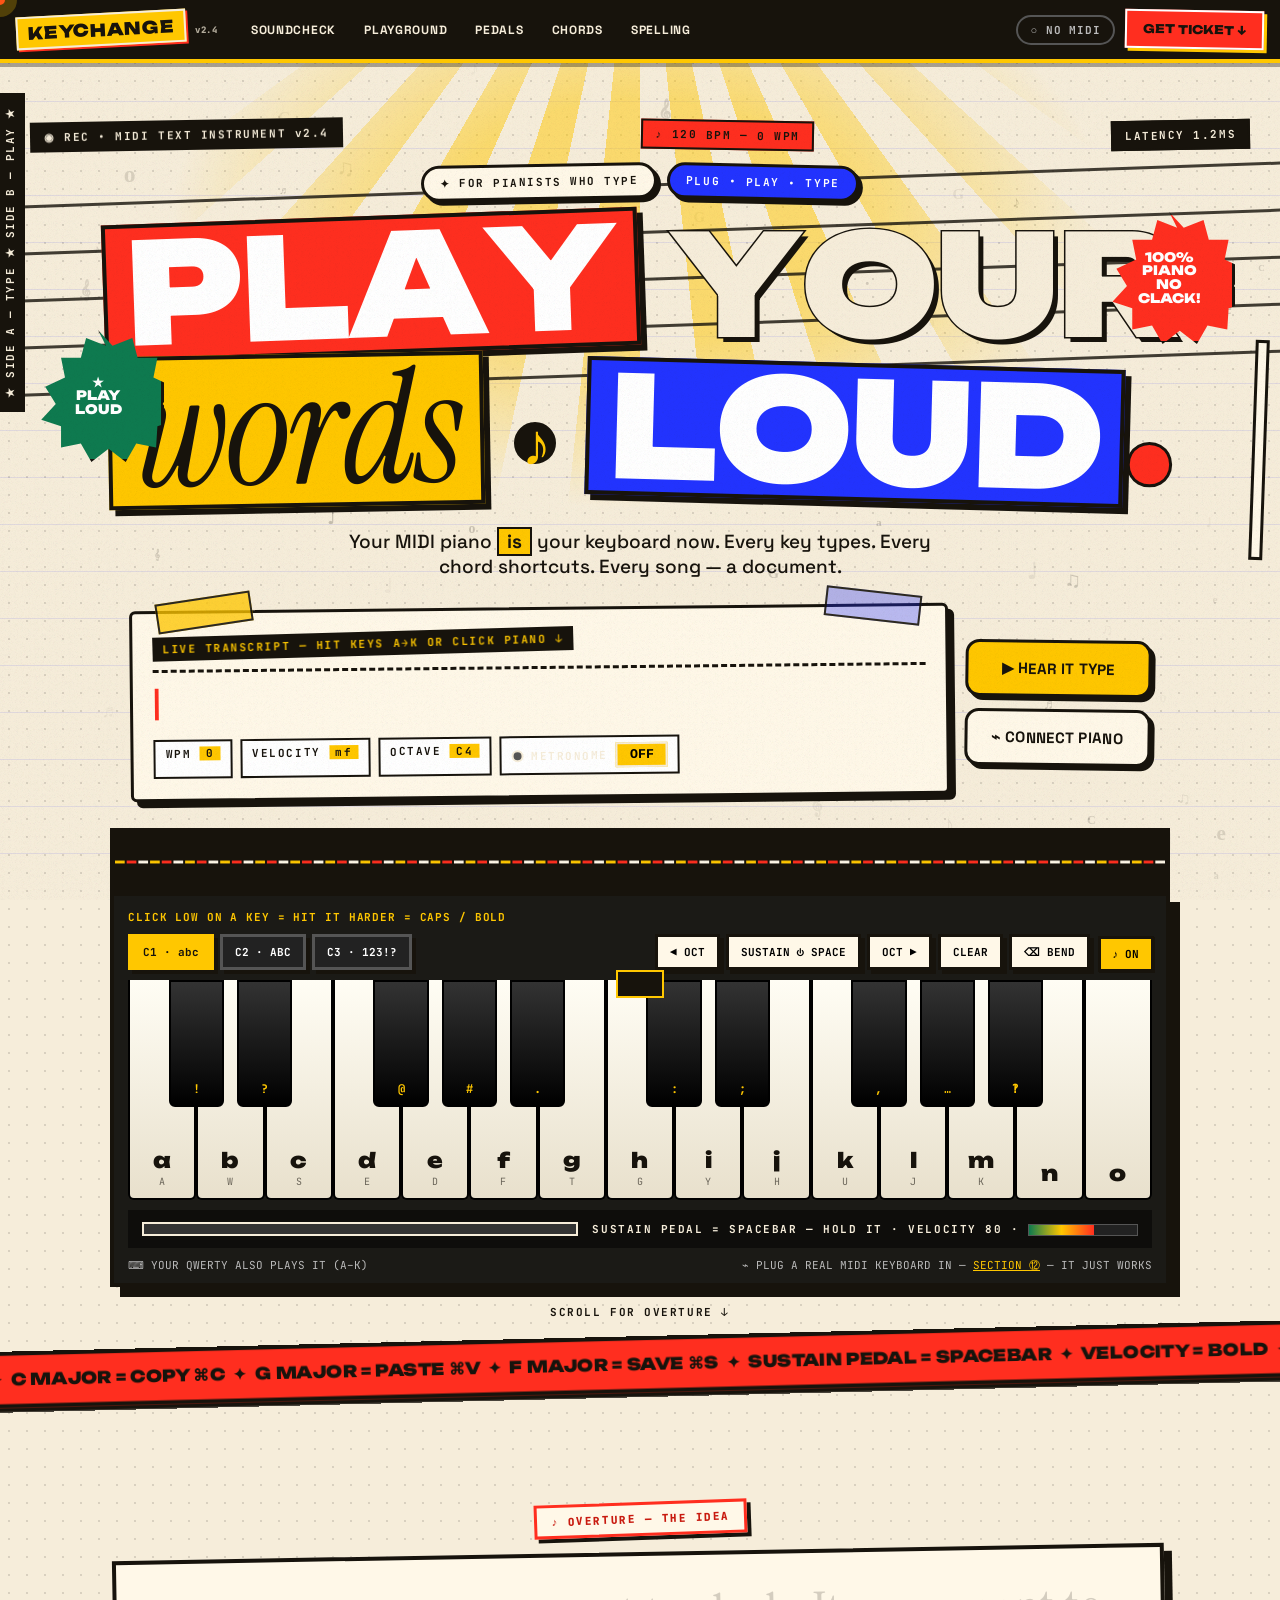
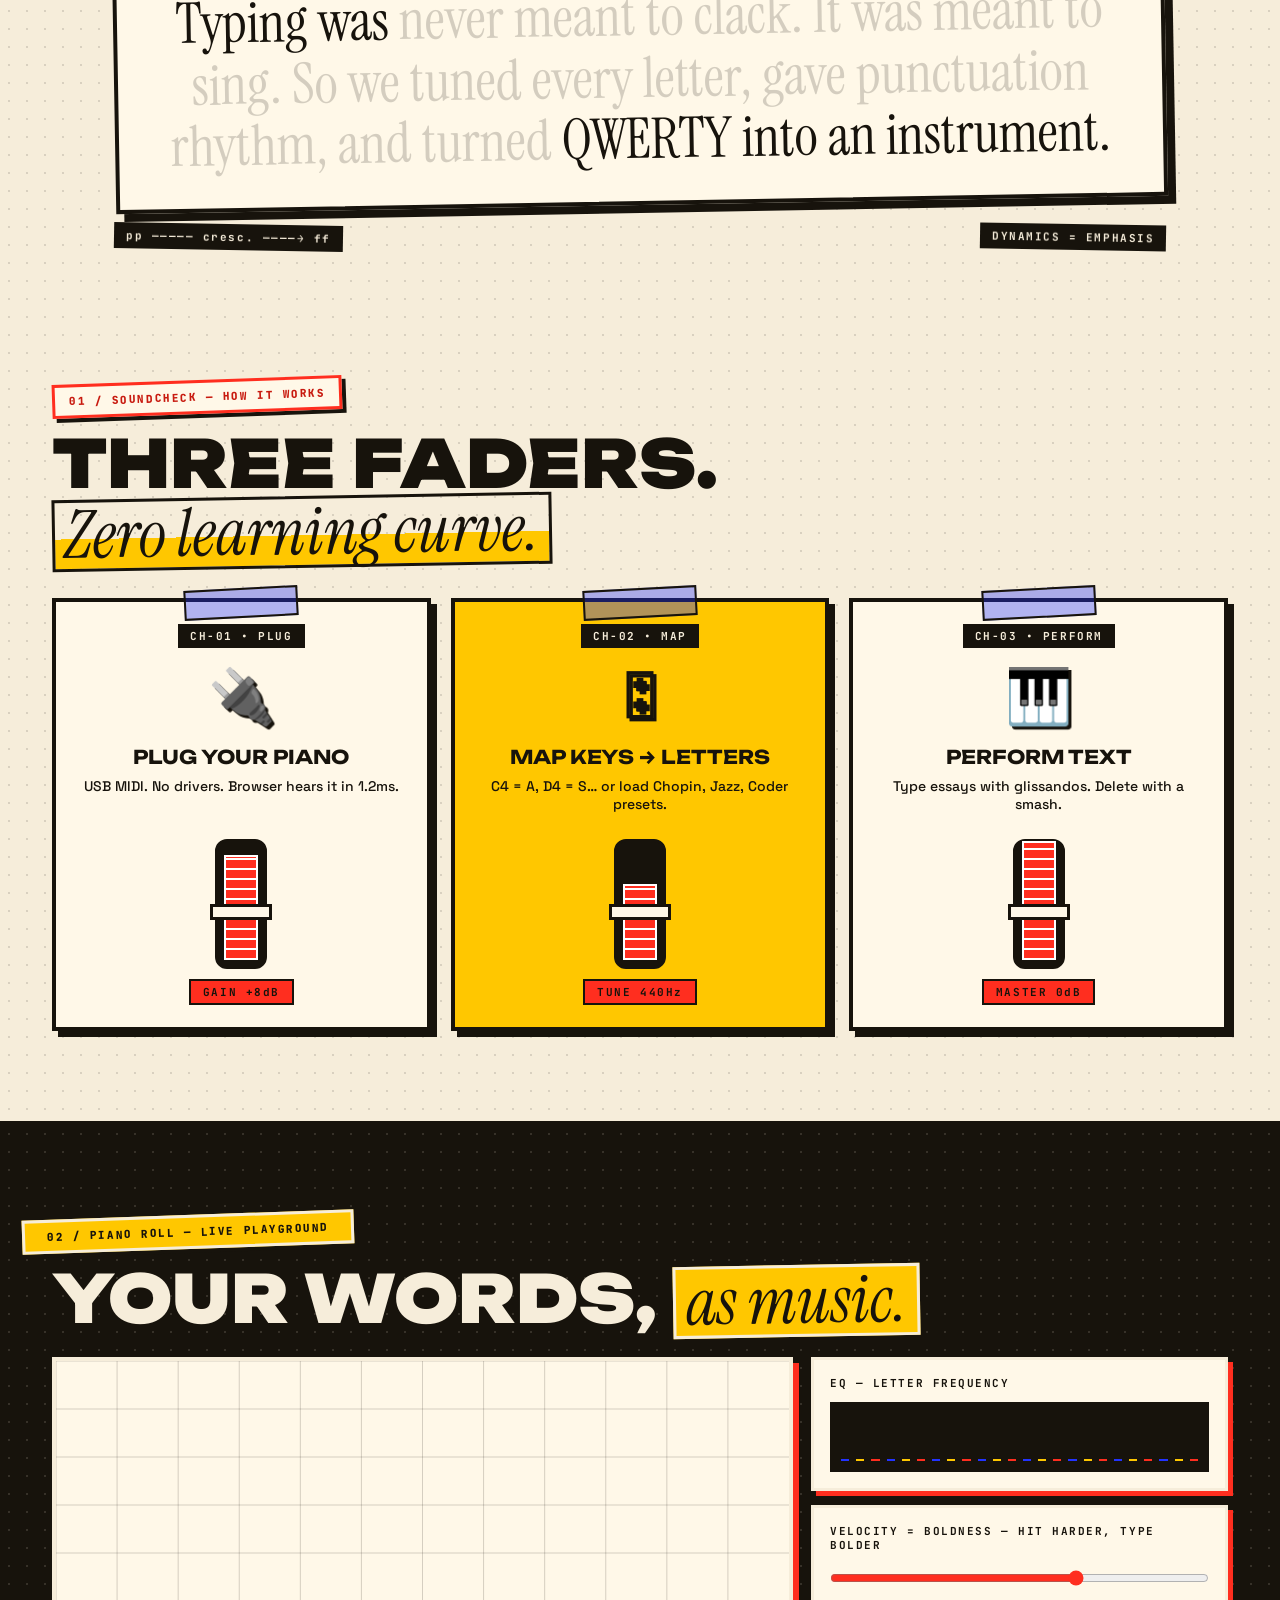
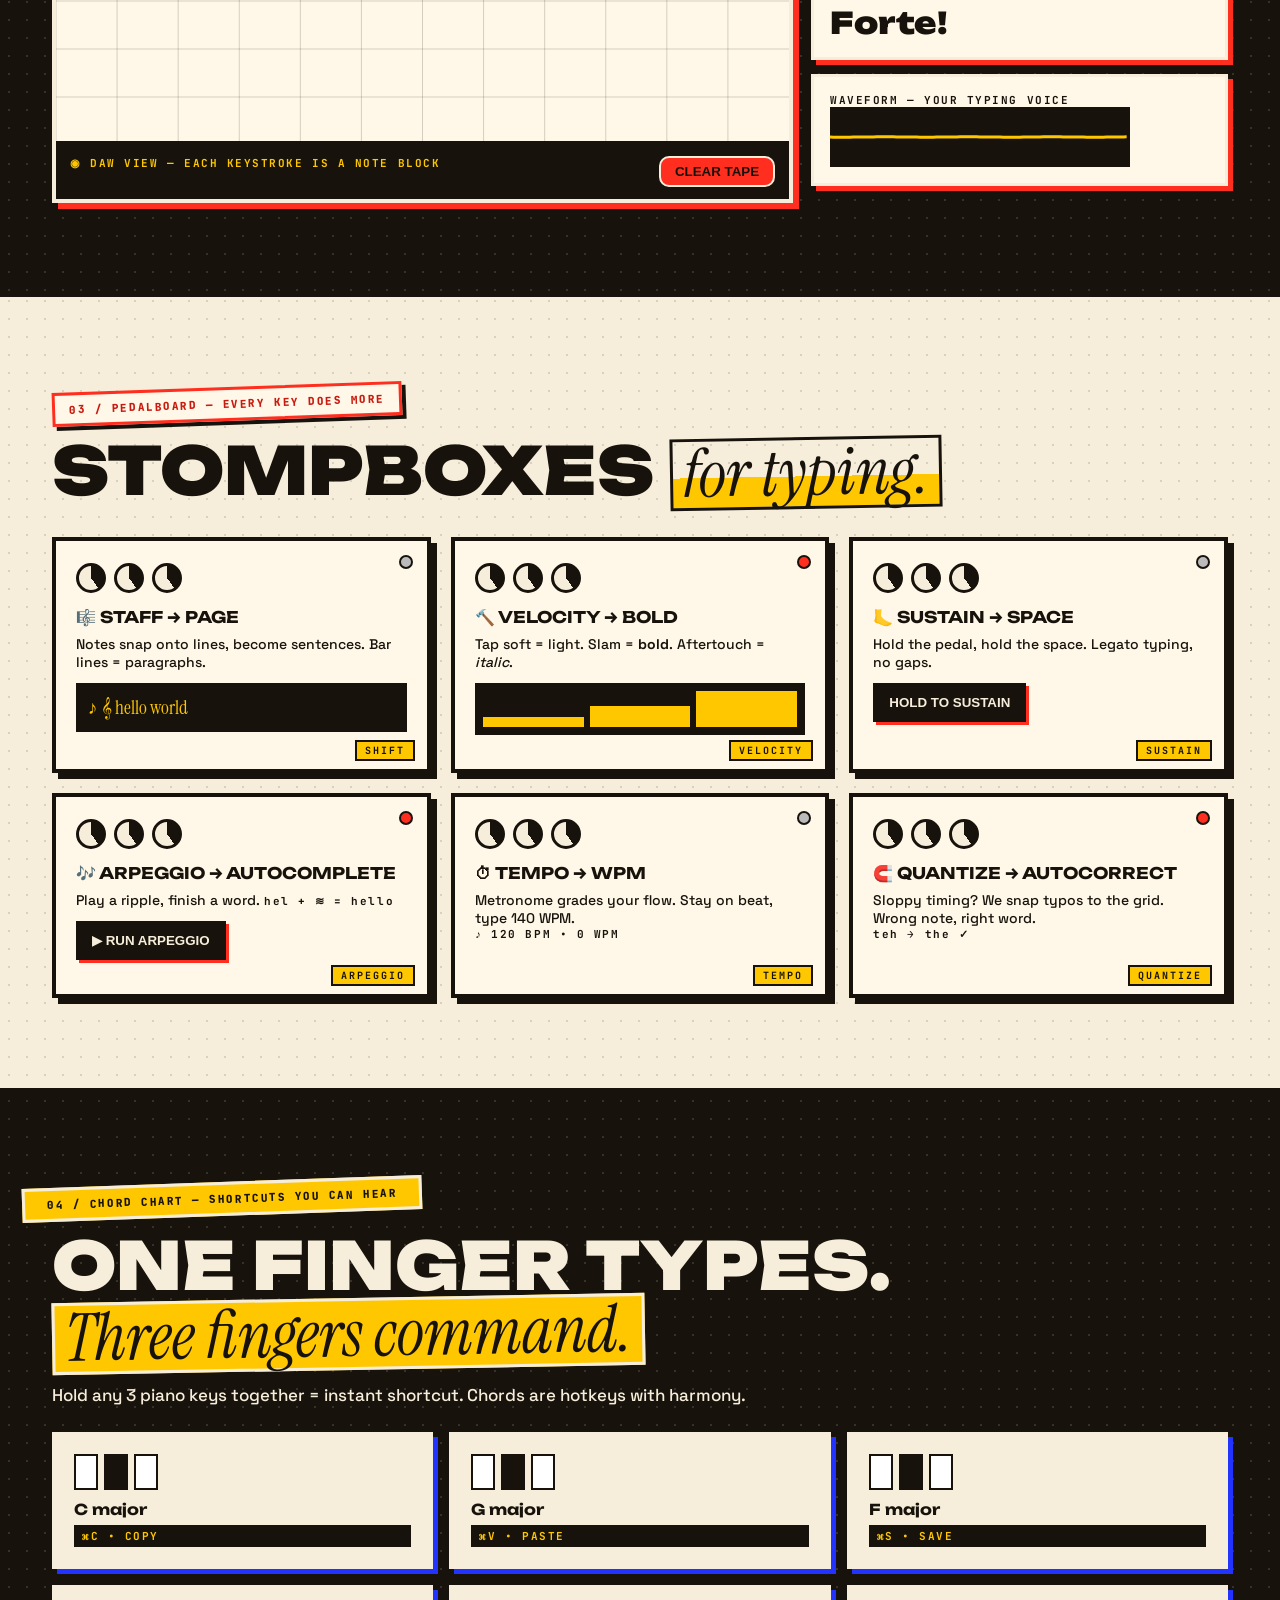
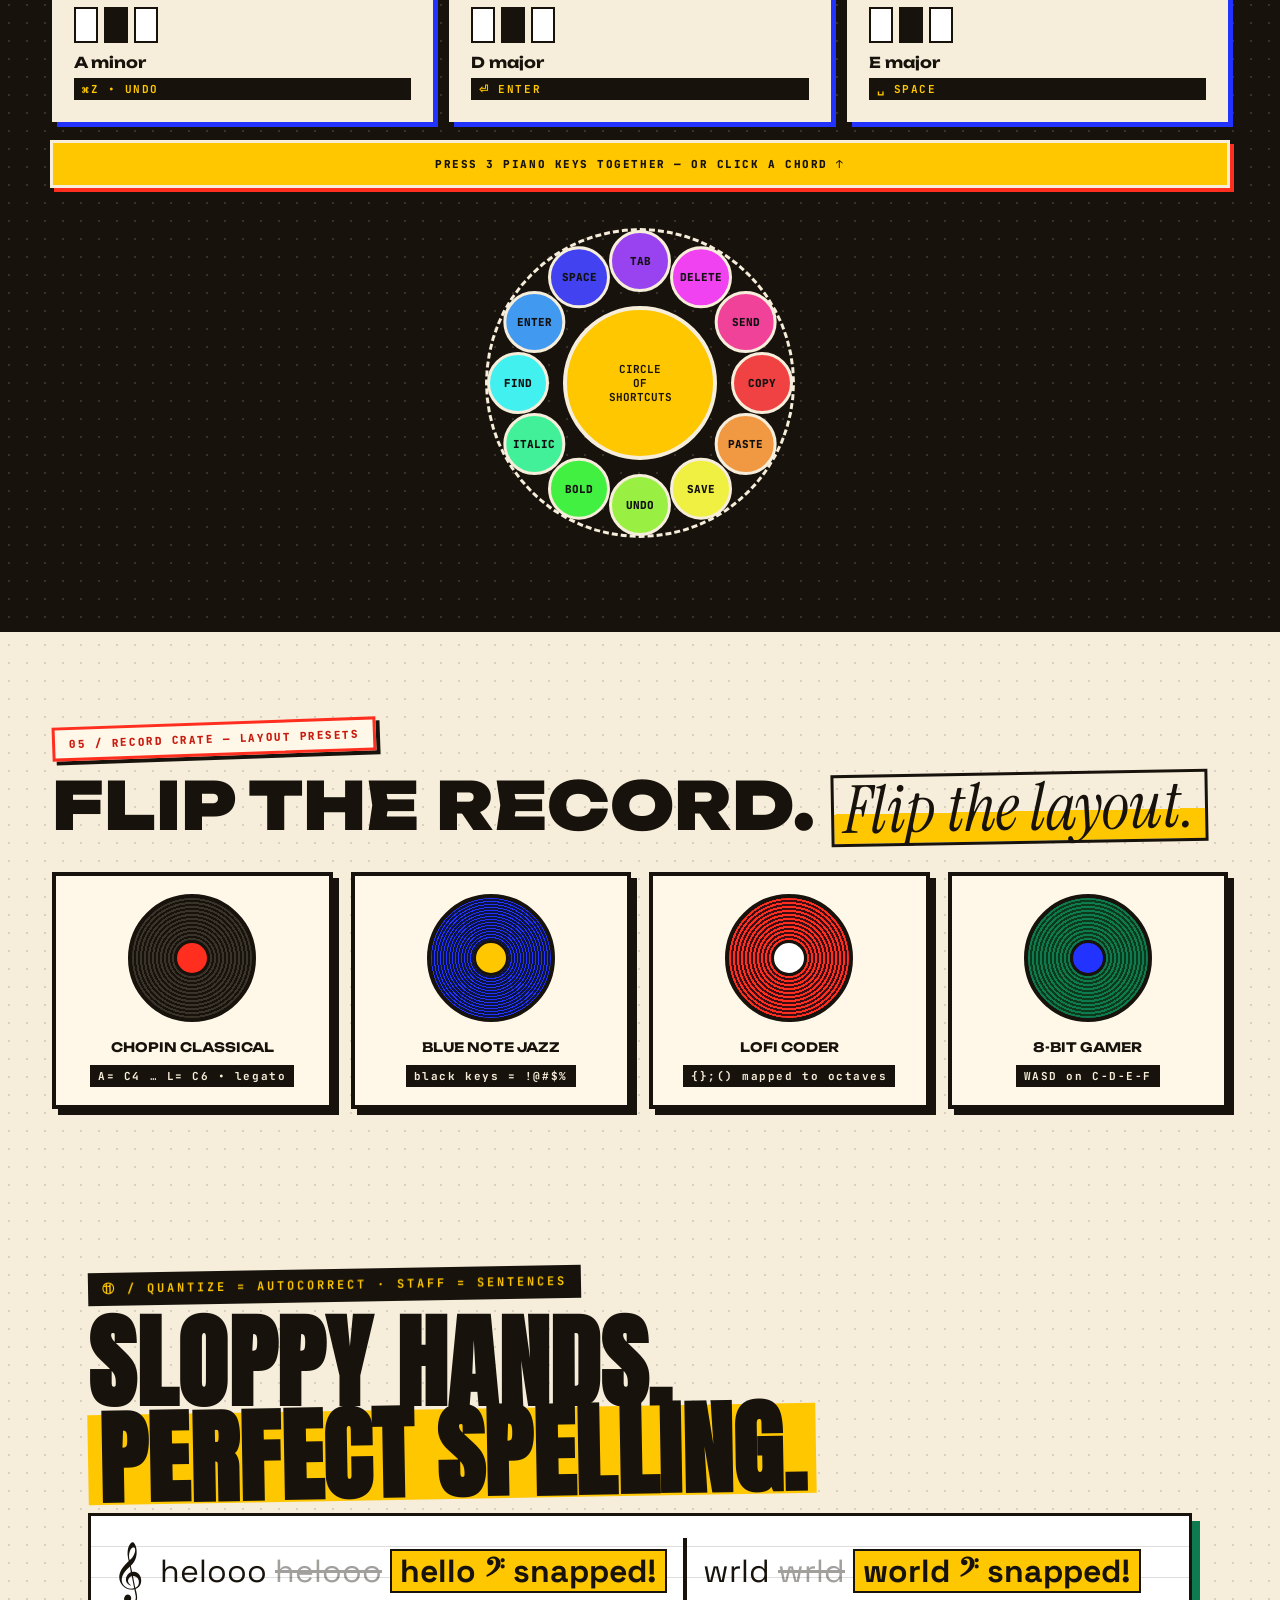
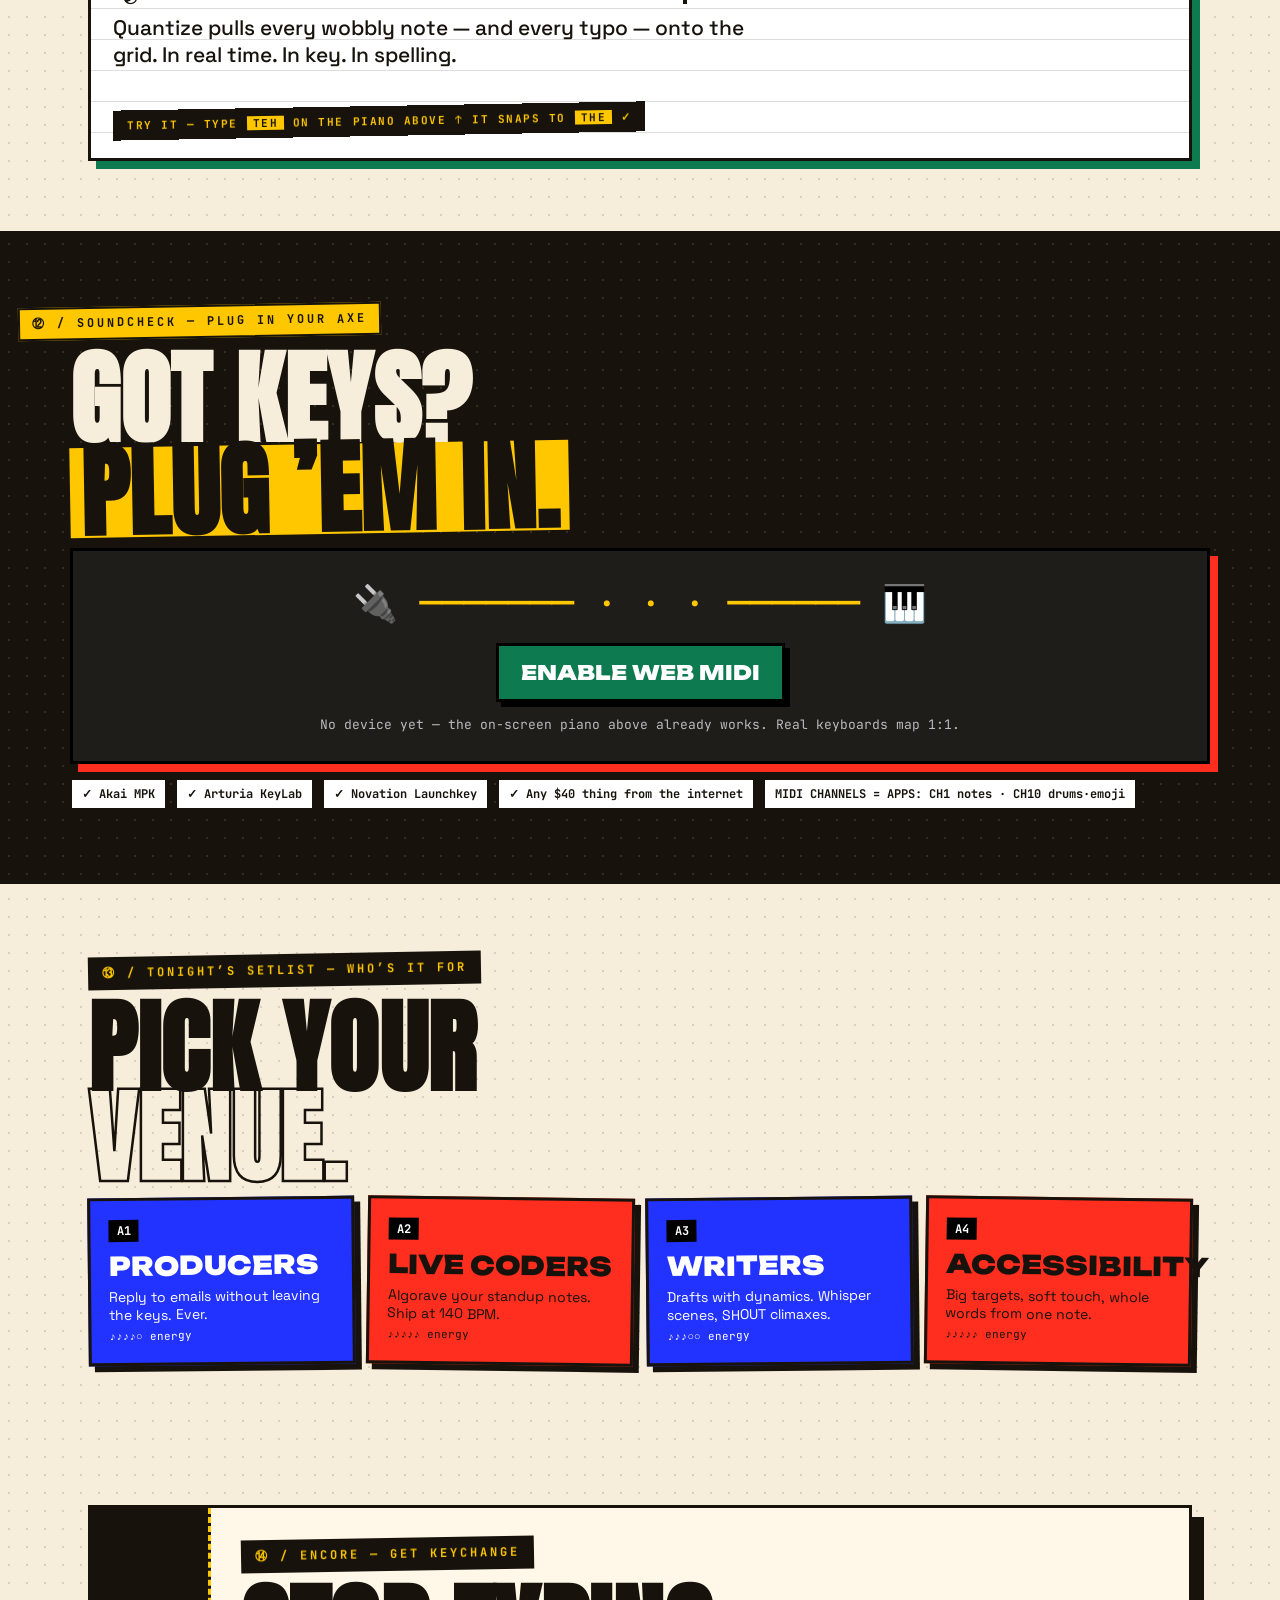
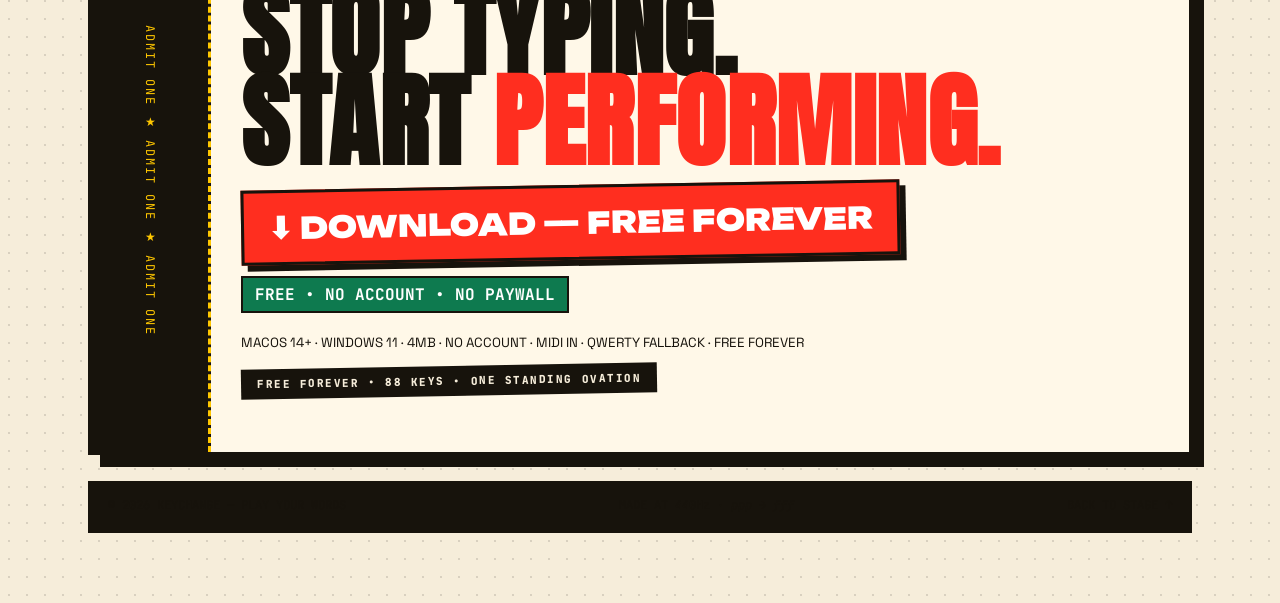
==== index.html @ f38bf9f1 "KeyChange — playable risograph landing page" ====
<!doctype html>
<html lang="en">
<head>
<meta charset="utf-8">
<meta name="viewport" content="width=device-width,initial-scale=1">
<title>KeyChange — Type With Your Piano</title>
<meta name="description" content="KeyChange turns any MIDI piano into a text instrument. Every key types, velocity sets bold, chords become shortcuts. Free forever. No account. No clack.">
<meta name="keywords" content="MIDI keyboard, piano typing, MIDI text input, alternative keyboard, music notation, velocity typing, KeyChange">
<meta name="author" content="Abhinav Prabhakar">
<meta name="robots" content="index, follow, max-image-preview:large">
<meta name="theme-color" content="#17130c">
<meta name="color-scheme" content="light">
<link rel="canonical" href="https://abhinav-prabhakar.github.io/KeyChange/">

<!-- Open Graph -->
<meta property="og:type" content="website">
<meta property="og:site_name" content="KeyChange">
<meta property="og:url" content="https://abhinav-prabhakar.github.io/KeyChange/">
<meta property="og:title" content="KeyChange — Type With Your Piano">
<meta property="og:description" content="Your MIDI piano is your keyboard now. Every key types. Every chord shortcuts. Every song — a document.">
<meta property="og:image" content="https://abhinav-prabhakar.github.io/KeyChange/assets/og.png">
<meta property="og:image:width" content="1200">
<meta property="og:image:height" content="630">
<meta property="og:image:type" content="image/png">
<meta property="og:image:alt" content="KeyChange — a cream risograph poster with a playable piano and the words PLAY YOUR words LOUD.">
<meta property="og:locale" content="en_US">

<!-- Twitter / X -->
<meta name="twitter:card" content="summary_large_image">
<meta name="twitter:title" content="KeyChange — Type With Your Piano">
<meta name="twitter:description" content="Your MIDI piano is your keyboard now. Every key types. Every chord shortcuts. Every song — a document.">
<meta name="twitter:image" content="https://abhinav-prabhakar.github.io/KeyChange/assets/og.png">
<meta name="twitter:image:alt" content="KeyChange landing page — playable piano, risograph colours, PLAY YOUR words LOUD.">

<!-- Icons & app -->
<link rel="icon" href="favicon.svg" type="image/svg+xml">
<link rel="icon" href="favicon.ico" sizes="any">
<link rel="icon" href="favicon-32.png" sizes="32x32" type="image/png">
<link rel="apple-touch-icon" href="apple-touch-icon.png">
<link rel="manifest" href="site.webmanifest">
<meta name="apple-mobile-web-app-title" content="KeyChange">
<meta name="application-name" content="KeyChange">
<meta name="apple-mobile-web-app-capable" content="yes">
<meta name="apple-mobile-web-app-status-bar-style" content="black-translucent">

<link rel="preconnect" href="https://fonts.googleapis.com">
<link rel="preconnect" href="https://fonts.gstatic.com" crossorigin>
<link href="https://fonts.googleapis.com/css2?family=Unbounded:wght@400;600;800;900&family=Anton&family=Archivo:wght@400;700;900&family=Instrument+Serif:ital@0;1&family=Space+Grotesk:wght@400;500;700&family=JetBrains+Mono:wght@400;700&family=Space+Mono:wght@400;700&display=swap" rel="stylesheet">
<link rel="stylesheet" href="style.css">
<script type="application/ld+json">
{
  "@context": "https://schema.org",
  "@graph": [
    {
      "@type": "WebSite",
      "@id": "https://abhinav-prabhakar.github.io/KeyChange/#website",
      "url": "https://abhinav-prabhakar.github.io/KeyChange/",
      "name": "KeyChange",
      "description": "A MIDI text instrument. Play your words loud.",
      "inLanguage": "en-US"
    },
    {
      "@type": "SoftwareApplication",
      "@id": "https://abhinav-prabhakar.github.io/KeyChange/#app",
      "name": "KeyChange",
      "url": "https://abhinav-prabhakar.github.io/KeyChange/",
      "description": "KeyChange turns any MIDI piano into a keyboard. Every key types a character, velocity controls boldness, chords fire shortcuts, and sustain holds your spaces.",
      "applicationCategory": "MusicApplication",
      "applicationSubCategory": "Text input",
      "operatingSystem": "macOS 14+, Windows 11",
      "isAccessibleForFree": true,
      "offers": { "@type": "Offer", "price": "0", "priceCurrency": "USD" },
      "screenshot": "https://abhinav-prabhakar.github.io/KeyChange/assets/og.png",
      "featureList": [
        "Type with any MIDI piano",
        "Velocity maps to bold and italic",
        "Three-note chords act as shortcuts",
        "Sustain pedal types spaces",
        "Staff view turns notes into sentences",
        "Quantize snaps typos to the grid"
      ],
      "sameAs": ["https://github.com/Abhinav-Prabhakar/KeyChange"]
    }
  ]
}
</script>
</head>
<body>
<div id="loader">
  <div class="loader-inner">
    <div class="loader-top">KEYCHANGE PRESENTS</div>
    <div class="loader-big" id="loaderWord">TUNING…</div>
    <div class="loader-bar"><span id="loaderFill"></span></div>
    <div class="loader-sub">A=440Hz · VELOCITY CHECK · PEDAL CHECK</div>
  </div>
</div>
<div class="cursor" id="cursor"></div><div class="cursor-ring" id="cursorRing"></div>
<canvas id="dust" aria-hidden="true"></canvas>
<div class="grain" aria-hidden="true"></div>
<div style="position:fixed;left:10px;top:45%;z-index:40;transform:rotate(-90deg);transform-origin:left center" class="mono hide-m"><span style="background:#17130c;color:#f6edda;padding:6px 12px;border:2px solid #17130c">★ SIDE A — TYPE ★ SIDE B — PLAY ★</span></div>

<header id="topbar">
  <a class="brand" href="#top"><span class="brand-box">KEYCHANGE</span><sup>v2.4</sup></a>
  <nav class="top-nav hide-m" aria-label="Sections"><a href="#how">Soundcheck</a><a href="#play">Playground</a><a href="#pedals">Pedals</a><a href="#chords">Chords</a><a href="#staff">Spelling</a></nav>
  <div class="top-right">
    <span id="midiDot" class="midi-dot">○ NO MIDI</span>
    <a href="#encore" class="btn-ticket">GET TICKET ↓</a>
  </div>
</header>

<main id="top">
<!-- HERO : the instrument IS the hero -->
<section class="hero">
  <div class="stage-light"></div>
  <div class="starburst s1"><span>100%<br>PIANO<br>NO CLACK!</span></div>
  <div class="starburst s2"><span>★<br>PLAY<br>LOUD</span></div>
  <div class="staff-bg" aria-hidden="true"><i></i><i></i><i></i><i></i><i></i></div>
  <div class="hero-top mono"><span>◉ REC • MIDI TEXT INSTRUMENT v2.4</span><span id="bpmTop">♪ 120 BPM — 0 WPM</span><span class="hide-m">LATENCY 1.2MS</span></div>

  <div class="hero-main">
    <div class="hero-eyebrow"><span class="pill">✦ FOR PIANISTS WHO TYPE</span><span class="pill ghost">PLUG • PLAY • TYPE</span></div>
    <h1 class="headline" id="headline">
      <span class="line l1"><em>PLAY</em> <span class="outlined">YOUR</span></span>
      <span class="line l2"><span class="italic serif">words</span> <span class="note-chip">♪</span> <em>LOUD</em><span class="dot">.</span></span>
    </h1>
    <p class="hero-sub">Your MIDI piano <b>is</b> your keyboard now. Every key types. Every chord shortcuts. Every song — a document.</p>

    <div class="hero-console">
      <div class="typed-wrap">
        <div class="typed-label mono">LIVE TRANSCRIPT — HIT KEYS A→K OR CLICK PIANO ↓</div>
        <div class="typed-line"><span id="typedOutput" class="typed-output"><span class="caret-blink">|</span></span></div>
        <div class="hero-meters mono"><span>WPM <b id="wpmVal">0</b></span><span>VELOCITY <b id="velVal">mf</b></span><span>OCTAVE <b id="octVal">C4</b></span><span class="metro"><i id="metroDot"></i> METRONOME <button id="metroBtn">OFF</button></span></div>
      </div>
      <div class="hero-actions"><button class="btn big" id="ctaHear">▶ HEAR IT TYPE</button><button class="btn ghost big" id="ctaConnect">⌁ CONNECT PIANO</button></div>
    </div>
  </div>

  <div class="piano-stage">
    <canvas id="wave"></canvas>
    <div class="piano-wrap kc-piano">
      <div class="piano-fall-hint">CLICK LOW ON A KEY = HIT IT HARDER = CAPS / <b>BOLD</b></div>
      <div class="piano-controls mono">
        <span class="oct-switch">
          <button data-oct="0" class="oct active">C1 · abc</button><button data-oct="1" class="oct">C2 · ABC</button><button data-oct="2" class="oct">C3 · 123!?</button>
        </span>
        <span class="piano-btns"><button id="octDown">◀ OCT</button><button id="susBtn">SUSTAIN ⏻ SPACE</button><button id="octUp">OCT ▶</button><button id="clearBtn">CLEAR</button><button id="backBtn">⌫ BEND</button><button id="soundBtn" class="on">♪ ON</button></span>
      </div>
      <div class="piano" id="piano" role="application" aria-label="Playable piano typer"></div>
      <div class="pedal-bar"><div class="pedal" id="pedalVis"></div><span class="mono">SUSTAIN PEDAL = SPACEBAR — HOLD IT · VELOCITY <b id="velNum2">80</b> · <span class="vel-track"><span id="velFill"></span></span></span></div>
      <div class="piano-foot"><span>⌨ YOUR QWERTY ALSO PLAYS IT (A–K)</span><span class="hide-m">⌁ PLUG A REAL MIDI KEYBOARD IN — <a href="#plug">SECTION ⑫</a> — IT JUST WORKS</span></div>
    </div>
  </div>
  <div class="scroll-hint mono">SCROLL FOR OVERTURE ↓</div>
</section>

<div class="ticker"><div class="ticker-track" id="tickerTrack"></div></div>

<!-- MANIFESTO crescendo text -->
<section class="manifesto reveal"><div class="kicker mono">♪ OVERTURE — THE IDEA</div><h2 id="maniText">Typing was never meant to clack. It was meant to sing. So we tuned every letter, gave punctuation rhythm, and turned QWERTY into an instrument.</h2><div class="mani-meta mono"><span>pp ————— cresc. ————→ ff</span><span>DYNAMICS = EMPHASIS</span></div></section>

<!-- HOW : mixer -->
<section class="panel" id="how"><div class="kicker mono">01 / SOUNDCHECK — HOW IT WORKS</div><h2 class="sec-title">Three faders.<br><span class="serif italic">Zero learning curve.</span></h2>
<div class="mixer">
  <div class="channel reveal"><div class="ch-top mono">CH-01 • PLUG</div><div class="ch-icon">🔌</div><h3>Plug your piano</h3><p>USB MIDI. No drivers. Browser hears it in 1.2ms.</p><div class="fader"><i style="--v:85%"></i></div><div class="mono ch-val">GAIN +8dB</div></div>
  <div class="channel reveal"><div class="ch-top mono">CH-02 • MAP</div><div class="ch-icon">🎛</div><h3>Map keys → letters</h3><p>C4 = A, D4 = S… or load Chopin, Jazz, Coder presets.</p><div class="fader"><i style="--v:62%"></i></div><div class="mono ch-val">TUNE 440Hz</div></div>
  <div class="channel reveal"><div class="ch-top mono">CH-03 • PERFORM</div><div class="ch-icon">🎹</div><h3>Perform text</h3><p>Type essays with glissandos. Delete with a smash.</p><div class="fader"><i style="--v:96%"></i></div><div class="mono ch-val">MASTER 0dB</div></div>
</div></section>

<!-- PLAYGROUND piano roll -->
<section class="panel dark" id="play"><div class="kicker mono">02 / PIANO ROLL — LIVE PLAYGROUND</div><h2 class="sec-title">Your words, <span class="serif italic">as music.</span></h2>
<div class="roll-grid">
  <div class="roll-main"><canvas id="roll"></canvas><div class="roll-overlay mono"><span>◉ DAW VIEW — EACH KEYSTROKE IS A NOTE BLOCK</span><span><button id="clearRoll">CLEAR TAPE</button></span></div></div>
  <aside class="roll-side">
    <div class="vu-card"><div class="mono">EQ — LETTER FREQUENCY</div><div class="eq" id="eq"></div></div>
    <div class="vu-card"><div class="mono">VELOCITY = BOLDNESS — HIT HARDER, TYPE BOLDER</div><input type="range" id="velSlider" aria-label="Velocity (boldness)" min="20" max="127" value="90"><div class="vel-demo" id="velDemo">Forte!</div></div>
    <div class="vu-card"><div class="mono">WAVEFORM — YOUR TYPING VOICE</div><canvas id="wave2" height="60"></canvas></div>
  </aside>
</div></section>

<!-- PEDALS -->
<section class="panel" id="pedals"><div class="kicker mono">03 / PEDALBOARD — EVERY KEY DOES MORE</div><h2 class="sec-title">Stompboxes <span class="serif italic">for typing.</span></h2>
<div class="pedals">
  <div class="pedalbox reveal"><span class="led"></span><div class="knobs"><i></i><i></i><i></i></div><h3>🎼 Staff → Page</h3><p>Notes snap onto lines, become sentences. Bar lines = paragraphs.</p><div class="mini-staff"><i></i><i></i><i></i>♪ 𝄞 hello world</div><span class="foot">SHIFT</span></div>
  <div class="pedalbox reveal"><span class="led on"></span><div class="knobs"><i></i><i></i><i></i></div><h3>🔨 Velocity → Bold</h3><p>Tap soft = light. Slam = <b>bold</b>. Aftertouch = <i>italic</i>.</p><div class="velbars"><i style="--h:30%"></i><i style="--h:60%"></i><i style="--h:100%"></i></div><span class="foot">VELOCITY</span></div>
  <div class="pedalbox reveal"><span class="led"></span><div class="knobs"><i></i><i></i><i></i></div><h3>🦶 Sustain → Space</h3><p>Hold the pedal, hold the space. Legato typing, no gaps.</p><button class="mini-btn" id="susDemo">HOLD TO SUSTAIN</button><span class="foot">SUSTAIN</span></div>
  <div class="pedalbox reveal"><span class="led on"></span><div class="knobs"><i></i><i></i><i></i></div><h3>🎶 Arpeggio → Autocomplete</h3><p>Play a ripple, finish a word. <span class="mono">hel + ≋ = hello</span></p><button class="mini-btn" id="arpDemo">▶ RUN ARPEGGIO</button><span class="foot">ARPEGGIO</span></div>
  <div class="pedalbox reveal"><span class="led"></span><div class="knobs"><i></i><i></i><i></i></div><h3>⏱ Tempo → WPM</h3><p>Metronome grades your flow. Stay on beat, type 140 WPM.</p><div class="mono" id="tempoRead">♪ 120 BPM • 0 WPM</div><span class="foot">TEMPO</span></div>
  <div class="pedalbox reveal"><span class="led on"></span><div class="knobs"><i></i><i></i><i></i></div><h3>🧲 Quantize → Autocorrect</h3><p>Sloppy timing? We snap typos to the grid. Wrong note, right word.</p><div class="mono">teh → the ✓</div><span class="foot">QUANTIZE</span></div>
</div></section>

<!-- CHORDS -->
<section class="panel dark" id="chords"><div class="kicker mono">04 / CHORD CHART — SHORTCUTS YOU CAN HEAR</div><h2 class="sec-title">One finger types.<br><span class="serif italic">Three fingers command.</span></h2>
<p class="lede">Hold any 3 piano keys together = instant shortcut. Chords are hotkeys with harmony.</p>
<div class="chord-grid">
  <button class="chord reveal" data-keys="C,E,G"><span class="chord-notes"><i></i><i></i><i></i></span><b>C major</b><span class="mono">⌘C • COPY</span></button>
  <button class="chord reveal" data-keys="G,B,D"><span class="chord-notes"><i></i><i></i><i></i></span><b>G major</b><span class="mono">⌘V • PASTE</span></button>
  <button class="chord reveal" data-keys="F,A,C"><span class="chord-notes"><i></i><i></i><i></i></span><b>F major</b><span class="mono">⌘S • SAVE</span></button>
  <button class="chord reveal" data-keys="A,C,E"><span class="chord-notes"><i></i><i></i><i></i></span><b>A minor</b><span class="mono">⌘Z • UNDO</span></button>
  <button class="chord reveal" data-keys="D,F#,A"><span class="chord-notes"><i></i><i></i><i></i></span><b>D major</b><span class="mono">⏎ ENTER</span></button>
  <button class="chord reveal" data-keys="E,G#,B"><span class="chord-notes"><i></i><i></i><i></i></span><b>E major</b><span class="mono">␣ SPACE</span></button>
</div>
<div class="toast mono" id="chordToast">PRESS 3 PIANO KEYS TOGETHER — OR CLICK A CHORD ↑</div>
<div class="wheel-wrap reveal"><div class="wheel" id="wheel"></div><div class="wheel-center">CIRCLE<br>OF<br><b>SHORTCUTS</b></div></div>
</section>

<!-- PRESETS vinyl -->
<section class="panel" id="presets"><div class="kicker mono">05 / RECORD CRATE — LAYOUT PRESETS</div><h2 class="sec-title">Flip the record. <span class="serif italic">Flip the layout.</span></h2>
<div class="crate">
  <div class="vinyl reveal"><div class="disc d1"><span></span></div><b>CHOPIN CLASSICAL</b><span class="mono">A= C4 … L= C6 • legato</span></div>
  <div class="vinyl reveal"><div class="disc d2"><span></span></div><b>BLUE NOTE JAZZ</b><span class="mono">black keys = !@#$%</span></div>
  <div class="vinyl reveal"><div class="disc d3"><span></span></div><b>LOFI CODER</b><span class="mono">{};() mapped to octaves</span></div>
  <div class="vinyl reveal"><div class="disc d4"><span></span></div><b>8-BIT GAMER</b><span class="mono">WASD on C-D-E-F</span></div>
</div></section>

<!-- ============ ⑪ / QUANTIZE = AUTOCORRECT · STAFF = SENTENCES ============ -->
<section id="staff" class="kc-section reveal">
  <div class="sec-label">⑪ / QUANTIZE = AUTOCORRECT · STAFF = SENTENCES</div>
  <h2 class="mega sm">SLOPPY HANDS,<br><span class="hl-y">PERFECT SPELLING.</span></h2>
  <div class="staff-demo">
    <div class="staff-row"><span class="clef">𝄞</span><span class="note-word">helooo <s>helooo</s> <b>hello 𝄢 snapped!</b></span><span class="barline"></span><span class="note-word">wrld <s>wrld</s> <b>world 𝄢 snapped!</b></span></div>
    <p class="lede">Quantize pulls every wobbly note — and every typo — onto the grid. In real time. In key. In spelling.</p>
    <div class="staff-try mono">TRY IT — TYPE <b>TEH</b> ON THE PIANO ABOVE ↑ IT SNAPS TO <b>THE</b> ✓</div>
  </div>
</section>

<!-- ============ ⑫ / PLUG IN YOUR AXE ============ -->
<section id="plug" class="kc-section dark reveal">
  <div class="sec-label light">⑫ / SOUNDCHECK — PLUG IN YOUR AXE</div>
  <h2 class="mega sm light">GOT KEYS?<br><span class="hl-y">PLUG ’EM IN.</span></h2>
  <div class="plug-box">
    <div class="cable">🔌 ─────── <span id="cablePulse">· · ·</span> ────── 🎹</div>
    <button id="midiBtn">ENABLE WEB MIDI</button>
    <p id="midiStatus">No device yet — the on-screen piano above already works. Real keyboards map 1:1.</p>
  </div>
  <div class="chip-row"><span class="chip">✓ Akai MPK</span><span class="chip">✓ Arturia KeyLab</span><span class="chip">✓ Novation Launchkey</span><span class="chip">✓ Any $40 thing from the internet</span><span class="chip">MIDI CHANNELS = APPS: CH1 notes · CH10 drums·emoji</span></div>
</section>

<!-- ============ ⑬ / TONIGHT'S SETLIST ============ -->
<section id="setlist" class="kc-section reveal">
  <div class="sec-label">⑬ / TONIGHT’S SETLIST — WHO’S IT FOR</div>
  <h2 class="mega sm">PICK YOUR<br><span class="stroke">VENUE.</span></h2>
  <div class="set-grid">
    <div class="set-card"><b>A1</b><h3>PRODUCERS</h3><p>Reply to emails without leaving the keys. Ever.</p><span>♪♪♪♪○ energy</span></div>
    <div class="set-card"><b>A2</b><h3>LIVE CODERS</h3><p>Algorave your standup notes. Ship at 140 BPM.</p><span>♪♪♪♪♪ energy</span></div>
    <div class="set-card"><b>A3</b><h3>WRITERS</h3><p>Drafts with dynamics. Whisper scenes, SHOUT climaxes.</p><span>♪♪♪○○ energy</span></div>
    <div class="set-card"><b>A4</b><h3>ACCESSIBILITY</h3><p>Big targets, soft touch, whole words from one note.</p><span>♪♪♪♪♪ energy</span></div>
  </div>
</section>

<!-- ============ ⑭ / ENCORE ============ -->
<section id="encore" class="kc-section reveal">
  <div class="ticket" id="ticket">
    <div class="ticket-stub">ADMIT ONE ★ ADMIT ONE ★ ADMIT ONE</div>
    <div class="ticket-main">
      <div class="sec-label">⑭ / ENCORE — GET KEYCHANGE</div>
      <h2 class="mega sm">STOP TYPING.<br>START <span class="hl-r">PERFORMING.</span></h2>
      <div class="cta-row">
        <a class="btn-big" href="#" id="dlBtn">⬇ DOWNLOAD — FREE FOREVER</a>
        <span class="free-tag">FREE • NO ACCOUNT • NO PAYWALL</span>
      </div>
      <small>MACOS 14+ · WINDOWS 11 · 4MB · NO ACCOUNT · MIDI IN · QWERTY FALLBACK · FREE FOREVER</small>
      <div class="mono fin-note" style="margin-top:14px">FREE FOREVER • 88 KEYS • ONE STANDING OVATION</div>
      <div class="confetti" id="confetti"></div>
    </div>
  </div>
  <footer class="kc-footer">
    <span>© 2026 KEYCHANGE — PLAY YOUR WORDS</span>
    <span class="hide-m">MADE AT 440Hz · <em>ppp → fff</em></span>
    <a href="#top">BACK TO STAGE ↑</a>
  </footer>
</section>
</main>

<div id="toast"></div>
<div class="pitch-progress" id="pitchProgress"></div>
<script src="app.js"></script>
</body>
</html>
---- style.css ----
/* KEYCHANGE v2 — RISOGRAPH GIG-ZINE on cream paper. Loud, inky, tactile. */
*{margin:0;padding:0;box-sizing:border-box}
:root{
  --paper:#f6edda; --paper2:#eee0bf; --card:#fff8e8;
  --ink:#17130c; --red:#ff2e1f; --red-deep:#c81a0f; --blue:#2233ff; --yellow:#ffc700; --green:#0e7a4f;
  --line:var(--ink);
  --shadow:6px 6px 0 var(--ink);
  --shadow-sm:4px 4px 0 var(--ink);
}
html{scroll-behavior:smooth}
body{background:var(--paper);color:var(--ink);font-family:"Space Grotesk",system-ui,sans-serif;overflow-x:hidden;cursor:none;
  background-image:radial-gradient(rgba(23,19,12,.13) 1.2px, transparent 1.4px);background-size:18px 18px;}
body::before{content:"";position:fixed;inset:0;pointer-events:none;z-index:0;
  background:repeating-linear-gradient(0deg,transparent 0 46px,rgba(34,51,255,.10) 46px 47px);}
.mono{font-family:"JetBrains Mono",monospace;font-size:11px;letter-spacing:.14em;font-weight:700}
.serif{font-family:"Instrument Serif",serif}.italic{font-style:italic}
a{color:inherit}
#dust{position:fixed;inset:0;z-index:1;pointer-events:none;opacity:.55}
.grain{position:fixed;inset:0;z-index:60;pointer-events:none;opacity:.16;mix-blend-mode:multiply;
  background-image:url("data:image/svg+xml,%3Csvg xmlns='http://www.w3.org/2000/svg' width='160' height='160'%3E%3Cfilter id='n'%3E%3CfeTurbulence baseFrequency='.85'/%3E%3C/filter%3E%3Crect width='160' height='160' filter='url(%23n)' opacity='.55'/%3E%3C/svg%3E")}
.cursor{position:fixed;width:14px;height:14px;background:var(--red);border:2px solid var(--ink);border-radius:50%;z-index:99;pointer-events:none;transform:translate(-50%,-50%)}
.cursor-ring{position:fixed;width:38px;height:38px;border:2.5px solid var(--ink);border-radius:50%;z-index:99;pointer-events:none;transform:translate(-50%,-50%);background:rgba(255,199,0,.25)}
#loader{position:fixed;inset:0;background:var(--ink);color:var(--paper);z-index:200;display:flex;align-items:center;justify-content:center;transition:opacity .5s,visibility .5s}
#loader.done{opacity:0;visibility:hidden}
.loader-inner{text-align:center;width:min(560px,90vw)}
.loader-top{font-family:"JetBrains Mono",monospace;font-size:12px;letter-spacing:4px;color:var(--yellow);font-weight:700}
.loader-big{font-family:Anton,Unbounded,sans-serif;font-size:clamp(60px,12vw,130px);line-height:.95;margin:10px 0;text-transform:uppercase}
.loader-bar{height:14px;border:2px solid var(--paper);margin:18px 0}
.loader-bar span{display:block;height:100%;width:0;background:var(--yellow)}
.loader-sub{font-family:"JetBrains Mono",monospace;font-size:11px;letter-spacing:2px;opacity:.7}
/* NAVBAR — ink gig-bar for KeyChange */
#topbar{position:fixed;top:0;left:0;right:0;z-index:80;display:flex;align-items:center;gap:14px;padding:10px 16px;background:var(--ink);color:var(--paper);border-bottom:4px solid var(--yellow);box-shadow:0 4px 0 rgba(23,19,12,.35)}
.brand{font-family:Unbounded;font-weight:900;font-size:17px;letter-spacing:.04em;display:flex;align-items:center;gap:9px;text-decoration:none;color:var(--paper);white-space:nowrap}
.brand-box{background:var(--yellow);color:var(--ink);padding:4px 10px;transform:rotate(-3deg);border:2px solid var(--paper);box-shadow:2px 2px 0 var(--red)}
.brand sup{font-family:"JetBrains Mono";font-size:9px;opacity:.7}
@media(max-width:560px){.brand{font-size:14px;gap:7px}.brand-box{padding:3px 7px}.brand sup{display:none}}
.top-nav{display:flex;gap:2px;margin-left:6px}
.top-nav a{text-decoration:none;font-size:12px;font-weight:700;padding:7px 11px;text-transform:uppercase;letter-spacing:.06em;color:var(--paper);border:2px solid transparent;border-radius:99px}
.top-nav a:hover{background:var(--yellow);color:var(--ink);border-color:var(--yellow)}
.top-right{margin-left:auto;display:flex;align-items:center;gap:10px}
.midi-dot{font-family:"JetBrains Mono";font-size:11px;font-weight:700;letter-spacing:.08em;border:2px solid #555;color:#bbb;padding:6px 12px;border-radius:99px;white-space:nowrap}
.midi-dot.live{color:var(--green);border-color:var(--green)}
.btn-ticket{background:var(--red);color:var(--ink);font-family:Unbounded;font-weight:800;font-size:12px;padding:10px 16px;text-decoration:none;border:2px solid #fff;box-shadow:3px 3px 0 var(--yellow);transform:rotate(1deg);white-space:nowrap}
.btn-ticket:hover{transform:rotate(-1deg) scale(1.05);background:var(--blue);color:#fff}
/* legacy .nav kept for compat (unused) */
.nav{display:none}
@keyframes blink{50%{opacity:.35}}
.btn{background:var(--yellow);color:var(--ink);border:3px solid var(--ink);border-radius:14px;box-shadow:var(--shadow-sm);padding:11px 20px;font-weight:900;font-family:"Space Grotesk";text-decoration:none;display:inline-block;transition:.15s;cursor:none;text-transform:uppercase;letter-spacing:.02em}
.btn:hover{transform:translate(-2px,-2px) rotate(-1deg);box-shadow:7px 7px 0 var(--ink);background:var(--red);color:#fff}
.btn:active{transform:translate(2px,2px);box-shadow:1px 1px 0 var(--ink)}
.btn.small{padding:8px 14px;font-size:12px;background:var(--ink);color:var(--paper)}.btn.small:hover{background:var(--blue)}
.btn.big{padding:16px 24px;font-size:15px}
.btn.ghost{background:var(--card)}
.btn.giant{font-family:Unbounded;font-weight:900;font-size:clamp(18px,3vw,30px);padding:22px 50px;background:var(--red);color:#fff;border-radius:20px;transform:rotate(-1.5deg)}
.btn.giant:hover{background:var(--blue)}
/* HERO */
.hero{position:relative;padding:120px 18px 0;overflow:hidden;z-index:2}
.stage-light{position:absolute;top:-180px;left:50%;transform:translateX(-50%);width:1300px;height:800px;pointer-events:none;opacity:.5;
  background:repeating-conic-gradient(from 0deg at 50% 0%,var(--yellow) 0 6deg,transparent 6deg 12deg);
  mask-image:radial-gradient(closest-side,#000 30%,transparent 72%);-webkit-mask-image:radial-gradient(closest-side,#000 30%,transparent 72%)}
.staff-bg{position:absolute;top:140px;left:-2%;right:-2%;transform:rotate(-2deg);opacity:.9;pointer-events:none}
.staff-bg i{display:block;height:3px;background:var(--ink);margin:44px 0;opacity:.9}
.hero-top{display:flex;justify-content:space-between;gap:10px;max-width:1220px;margin:0 auto 14px;position:relative;z-index:2}
.hero-top span{background:var(--ink);color:var(--paper);padding:6px 12px;border:2px solid var(--ink);transform:rotate(-1deg)}
.hero-top span:nth-child(2){background:var(--red);color:var(--ink);transform:rotate(1deg)}
.hero-main{max-width:1220px;margin:0 auto;text-align:center;position:relative;z-index:2}
.hero-eyebrow{display:flex;gap:10px;justify-content:center;margin-bottom:16px;flex-wrap:wrap}
.pill{border:3px solid var(--ink);border-radius:100px;padding:8px 16px;font-size:11px;font-family:"JetBrains Mono";font-weight:700;letter-spacing:.14em;background:var(--card);box-shadow:var(--shadow-sm);transform:rotate(-1deg)}
.pill.ghost{background:var(--blue);color:#fff;transform:rotate(1.2deg)}
.headline{font-family:Unbounded;font-weight:900;line-height:.92;font-size:clamp(56px,11vw,148px);letter-spacing:-.02em;text-transform:uppercase}
.headline .line{display:block}
.headline em{font-style:normal;display:inline-block;background:var(--red);color:#fff;border:4px solid var(--ink);box-shadow:var(--shadow);padding:0 18px;transform:rotate(-2deg)}
.headline .l2 em:last-of-type{background:var(--blue);transform:rotate(1.5deg)}
.outlined{color:var(--paper);-webkit-text-stroke:3px var(--ink);paint-order:stroke fill;text-shadow:5px 5px 0 var(--ink)}
.headline .serif{font-weight:400;font-size:1.12em;text-transform:none;background:var(--yellow);border:4px solid var(--ink);box-shadow:var(--shadow);padding:0 20px;display:inline-block;transform:rotate(-1deg)}
.note-chip{display:inline-flex;width:.72em;height:.72em;background:var(--ink);color:var(--yellow);border-radius:50%;font-size:.42em;align-items:center;justify-content:center;vertical-align:middle;animation:float 2.2s ease-in-out infinite;border:3px solid var(--ink)}
@keyframes float{50%{transform:translateY(-12px) rotate(14deg)}}
.dot{color:var(--red);-webkit-text-stroke:3px var(--ink);font-size:1.1em}
.ltr{display:inline-block;transition:transform .15s}
.ltr:hover{transform:translateY(-10px) rotate(-5deg) scale(1.1)}
.hero-sub{font-size:clamp(15px,2vw,19px);margin:22px auto 0;max-width:640px;font-weight:500}
.hero-sub b{background:var(--yellow);padding:0 8px;border:2px solid var(--ink)}
/* starburst badges */
.starburst{position:absolute;font-family:Unbounded;font-weight:900;font-size:13px;line-height:1.05;text-align:center;color:#fff;background:var(--blue);border:3px solid var(--ink);width:132px;height:132px;display:flex;align-items:center;justify-content:center;padding:18px;z-index:3;
  clip-path:polygon(50% 0%,61% 12%,76% 6%,80% 21%,95% 21%,92% 36%,107% 43%,99% 56%,110% 68%,95% 73%,94% 89%,79% 86%,71% 100%,58% 90%,45% 100%,37% 86%,22% 89%,22% 73%,7% 68%,18% 56%,10% 43%,25% 36%,22% 21%,37% 21%,41% 6%,56% 12%);
  animation:spin 14s linear infinite}
.starburst.s1{top:212px;right:3.5%;background:var(--red)}
.starburst.s2{top:330px;left:2.5%;background:var(--green);animation-direction:reverse}
.starburst span{animation:spin 14s linear infinite reverse;display:block}
.starburst.s2 span{animation-direction:normal}
.hero-console{display:flex;gap:16px;justify-content:center;align-items:stretch;margin:28px auto 0;max-width:1020px;flex-wrap:wrap}
.typed-wrap{flex:1 1 430px;background:var(--card);border:3px solid var(--ink);box-shadow:var(--shadow);border-radius:6px;padding:20px;text-align:left;min-width:280px;position:relative;transform:rotate(-.6deg)}
.typed-wrap::before,.typed-wrap::after{content:"";position:absolute;top:-16px;width:92px;height:26px;background:rgba(255,199,0,.85);border:2px solid var(--ink);opacity:.9}
.typed-wrap::before{left:24px;transform:rotate(-8deg)}.typed-wrap::after{right:24px;transform:rotate(7deg);background:rgba(34,51,255,.35)}
.typed-label{background:var(--ink);color:var(--yellow);display:inline-block;padding:5px 10px;margin-bottom:12px;transform:rotate(-1deg)}
.typed-line{min-height:58px;font-size:30px;font-weight:900;word-break:break-all;border-top:3px dashed var(--ink);padding-top:10px}
.typed-output .nk{display:inline-block;animation:pop .28s}
.typed-output .nk.black-k{color:var(--blue)}.typed-output .nk.sus{color:var(--red)}
@keyframes pop{0%{transform:translateY(14px) scale(.6) rotate(-6deg);opacity:0}}
.caret-blink{animation:blink 1s infinite;color:var(--red);font-weight:900}
.hero-meters{display:flex;gap:8px;flex-wrap:wrap;margin-top:12px}
.hero-meters>span{border:2px solid var(--ink);padding:5px 10px;background:#fff;font-weight:700}.hero-meters b{background:var(--yellow);padding:0 6px}
.metro{display:flex;align-items:center;gap:8px;border:2px solid var(--ink);padding:5px 10px;background:var(--ink);color:var(--paper)}
.metro i{width:12px;height:12px;border-radius:50%;background:#555;display:inline-block;border:2px solid var(--paper)}
.metro i.beat{background:var(--red)}
.metro button{background:var(--yellow);border:2px solid var(--paper);padding:3px 12px;font-family:monospace;font-weight:700;cursor:none}
.hero-actions{display:flex;flex-direction:column;gap:12px;justify-content:center;transform:rotate(.8deg)}
/* piano — re-skinned to the KeyChange zine */
.piano-stage{position:relative;max-width:1060px;margin:30px auto 0;z-index:2}
#wave{width:100%;height:64px;display:block;background:var(--ink);border:4px solid var(--ink);border-bottom:0}
.piano-wrap.kc-piano{background:#1b1a16;border:4px solid var(--ink);box-shadow:10px 10px 0 var(--ink);padding:14px 14px 10px;position:relative;border-radius:0}
.piano-wrap.kc-piano::before{display:none}
.piano-fall-hint{font-family:"JetBrains Mono",monospace;font-size:11px;font-weight:700;color:var(--yellow);letter-spacing:.08em;margin-bottom:10px}
.piano-controls{display:flex;justify-content:space-between;align-items:center;margin-bottom:10px;gap:8px;flex-wrap:wrap}
.oct-switch{display:flex;gap:6px;align-items:center;flex-wrap:wrap}
.oct{background:#222;color:#fff;border:2px solid #555;padding:7px 10px;font-family:"JetBrains Mono",monospace;font-size:11px;font-weight:700;cursor:none}
.piano-controls button.oct{background:#222;color:#fff;border-color:#555}
.piano-controls button.oct.active{background:var(--yellow);color:var(--ink);border-color:var(--yellow)}
.piano-btns{display:flex;gap:6px;flex-wrap:wrap}
.piano-controls button{background:var(--card);border:3px solid var(--ink);box-shadow:var(--shadow-sm);padding:8px 12px;font-family:"JetBrains Mono";font-size:11px;font-weight:700;cursor:none}
.piano-controls button:active,.piano-controls button.on{background:var(--yellow);transform:translate(2px,2px);box-shadow:1px 1px 0 var(--ink)}
.piano{display:flex;position:relative;height:220px;user-select:none;background:#1b1a16;padding:0;border:0}
.key{position:relative;cursor:pointer;border:2px solid #000}
.key.white{flex:1;background:linear-gradient(#fffdf4,#e8e0cc);border-top:none;display:flex;flex-direction:column;justify-content:flex-end;align-items:center;padding-bottom:10px;z-index:1;border-radius:0 0 6px 6px}
.key.white .lbl{font-family:Unbounded;font-weight:900;font-size:21px;line-height:1}
.key.white .sub{font-family:"JetBrains Mono",monospace;font-size:10px;opacity:.6;margin-top:4px}
.key.black{position:absolute;top:0;width:5.4%;height:58%;background:linear-gradient(#333,#000);color:var(--yellow);z-index:2;display:flex;flex-direction:column;justify-content:flex-end;align-items:center;padding-bottom:8px;border-radius:0 0 6px 6px;font-family:"JetBrains Mono",monospace;font-size:12px;font-weight:700}
.key.white.active{background:var(--yellow);transform:translateY(3px)}
.key.black.active{background:var(--red);color:#fff;transform:translateY(3px)}
.wkey,.bkey{display:none}
.burst{position:absolute;pointer-events:none;font-family:Unbounded;font-weight:900;font-size:18px;animation:burst .9s forwards;z-index:9;-webkit-text-stroke:1px var(--ink)}
@keyframes burst{0%{opacity:1;transform:translateY(0) scale(1) rotate(-4deg)}100%{opacity:0;transform:translateY(-100px) scale(1.7) rotate(10deg)}}
.pedal-bar{background:#0e0d0b;color:var(--paper);padding:12px 14px;display:flex;gap:14px;align-items:center;border:0;font-weight:700;margin-top:10px}
.pedal{flex:1;height:14px;background:#333;border:2px solid var(--paper);overflow:hidden;position:relative}.pedal::after{content:"";position:absolute;inset:0;background:repeating-linear-gradient(45deg,var(--yellow) 0 10px,var(--red) 10px 20px);width:0}
.pedal.hold::after{width:100%}
.vel-track{display:inline-block;width:110px;height:12px;background:#222;border:1px solid #555;vertical-align:middle;overflow:hidden}
#velFill{display:block;height:100%;width:60%;background:linear-gradient(90deg,var(--green),var(--yellow),var(--red))}
.piano-foot{display:flex;justify-content:space-between;gap:10px;flex-wrap:wrap;font-family:"JetBrains Mono",monospace;font-size:11px;color:#bbb;padding-top:10px}
.piano-foot a{color:var(--yellow)}
.scroll-hint{text-align:center;padding:18px;font-weight:700;animation:float 2s infinite}
/* ticker */
.ticker{border-top:4px solid var(--ink);border-bottom:4px solid var(--ink);background:var(--red);color:var(--ink);overflow:hidden;white-space:nowrap;padding:13px 0;transform:rotate(-1.4deg) scale(1.03);position:relative;z-index:3;box-shadow:0 4px 0 var(--ink)}
.ticker-track{display:inline-block;font-family:Unbounded;font-weight:900;font-size:16px;animation:tick 20s linear infinite}
@keyframes tick{to{transform:translateX(-50%)}}
/* sections */
.panel{max-width:1220px;margin:0 auto;padding:90px 22px;position:relative;z-index:2}
.kicker{display:inline-block;background:var(--card);border:3px solid var(--red);color:var(--red-deep);padding:7px 14px;margin-bottom:16px;transform:rotate(-2deg);box-shadow:var(--shadow-sm);font-weight:900}
.sec-title{font-family:Unbounded;font-weight:900;font-size:clamp(34px,5.4vw,66px);line-height:1.0;margin-bottom:14px;text-transform:uppercase}
.sec-title .serif{text-transform:none;font-weight:400;background:linear-gradient(transparent 55%,var(--yellow) 55%);padding:0 10px;border:3px solid var(--ink);display:inline-block;transform:rotate(-1deg)}
.lede{max-width:620px;margin-bottom:26px;font-size:17px;font-weight:500}
.manifesto{max-width:1100px;margin:0 auto;padding:110px 24px 40px;text-align:center;position:relative;z-index:2}
.manifesto h2{font-family:"Instrument Serif";font-weight:400;font-size:clamp(28px,4.6vw,56px);line-height:1.1;background:var(--card);border:4px solid var(--ink);box-shadow:8px 8px 0 var(--ink);padding:30px;transform:rotate(-1deg)}
.manifesto h2 .hl{background:var(--yellow);padding:0 8px;border:2px solid var(--ink)}
.mani-meta{display:flex;justify-content:space-between;margin-top:20px;flex-wrap:wrap;gap:8px}
.mani-meta span{background:var(--ink);color:var(--paper);padding:6px 12px;transform:rotate(1deg)}
/* mixer */
.mixer{display:grid;grid-template-columns:repeat(3,1fr);gap:20px;margin-top:30px}
.channel{background:var(--card);border:4px solid var(--ink);box-shadow:var(--shadow);padding:22px;text-align:center;position:relative}
.channel:nth-child(1){transform:rotate(-1.2deg)}.channel:nth-child(2){transform:rotate(.9deg);background:var(--yellow)}.channel:nth-child(3){transform:rotate(-.7deg)}
.channel::before{content:"";position:absolute;top:-14px;left:50%;transform:translateX(-50%) rotate(-3deg);width:110px;height:26px;background:rgba(34,51,255,.35);border:2px solid var(--ink)}
.channel:hover{transform:translate(-3px,-3px) rotate(0)}
.ch-top{background:var(--ink);color:var(--paper);display:inline-block;padding:5px 12px}.ch-icon{font-size:54px;margin:14px 0;filter:drop-shadow(3px 3px 0 var(--ink))}
.channel h3{font-family:Unbounded;font-size:19px;margin-bottom:8px;text-transform:uppercase}.channel p{font-size:14px;font-weight:500;min-height:44px}
.fader{width:52px;height:130px;background:var(--ink);border:3px solid var(--ink);border-radius:12px;margin:18px auto 10px;position:relative}
.fader i{position:absolute;left:6px;right:6px;bottom:6px;height:var(--v);background:repeating-linear-gradient(0deg,var(--red) 0 8px,#fff 8px 10px);border:2px solid #fff;display:block}
.fader::after{content:"";position:absolute;left:-8px;right:-8px;top:50%;height:10px;background:var(--card);border:3px solid var(--ink)}
.ch-val{background:var(--red);color:var(--ink);display:inline-block;padding:4px 12px;border:2px solid var(--ink)}
/* dark panels become ink */
.panel.dark{background:var(--ink);color:var(--paper);max-width:none;background-image:radial-gradient(rgba(246,237,218,.14) 1.2px,transparent 1.4px);background-size:18px 18px;border-top:4px solid var(--ink);border-bottom:4px solid var(--ink)}
.panel.dark .kicker{background:var(--yellow);color:var(--ink);border-color:var(--paper)}
.panel.dark>.kicker,.panel.dark>.sec-title,.panel.dark>.lede{max-width:1220px;margin-left:auto;margin-right:auto;padding-left:22px;padding-right:22px}
.panel.dark .sec-title .serif{color:var(--ink);background:var(--yellow);border-color:var(--paper)}
.panel.dark .sec-title .serif::selection{background:var(--ink);color:var(--yellow)}
.roll-grid{max-width:1220px;margin:20px auto 0;display:grid;grid-template-columns:1.6fr .9fr;gap:18px;padding:0 22px}
.roll-main{background:var(--paper);border:4px solid var(--paper);box-shadow:6px 6px 0 var(--red);overflow:hidden;position:relative;color:var(--ink);min-width:0}
#roll{width:100%;height:380px;display:block;max-width:100%}
.roll-overlay{display:flex;justify-content:space-between;gap:10px;padding:12px 14px;background:var(--ink);color:var(--yellow);border-top:3px solid var(--ink);flex-wrap:wrap}
.roll-overlay button{background:var(--red);border:2px solid var(--paper);color:var(--ink);border-radius:10px;padding:6px 14px;font-weight:900;cursor:none}
.roll-side{display:flex;flex-direction:column;gap:14px;min-width:0}
.vu-card{background:var(--card);color:var(--ink);border:3px solid var(--paper);box-shadow:5px 5px 0 var(--red);padding:16px;min-width:0}
#wave2{max-width:100%;display:block}
.eq{display:flex;gap:5px;align-items:flex-end;height:70px;margin-top:12px;background:var(--ink);padding:8px;border:2px solid var(--ink)}
.eq i{flex:1;background:var(--yellow);border:1px solid var(--ink);height:20%;transition:height .2s}
.eq i:nth-child(3n){background:var(--red)}.eq i:nth-child(3n+1){background:var(--blue)}
#velSlider{width:100%;margin:12px 0;accent-color:var(--red);height:28px}
.vel-demo{font-size:30px;font-weight:900;font-family:Unbounded}
/* pedals */
.pedals{display:grid;grid-template-columns:repeat(3,1fr);gap:20px;margin-top:28px}
.pedalbox{background:var(--card);border:4px solid var(--ink);box-shadow:var(--shadow);padding:22px 20px 34px;position:relative;transition:.15s}
.pedalbox:nth-child(odd){transform:rotate(-1deg)}.pedalbox:nth-child(even){transform:rotate(1deg)}
.pedalbox:hover{transform:translate(-3px,-3px) rotate(0);box-shadow:9px 9px 0 var(--ink)}
.pedalbox .led{position:absolute;top:14px;right:14px;width:14px;height:14px;border-radius:50%;background:#bbb;border:2px solid var(--ink)}
.pedalbox .led.on{background:var(--red);animation:blink 1s infinite}
.knobs{display:flex;gap:8px;margin-bottom:14px}.knobs i{width:30px;height:30px;border-radius:50%;background:conic-gradient(var(--ink) 0 40%,var(--paper) 40% 100%);border:3px solid var(--ink);display:block}
.pedalbox h3{font-family:Unbounded;font-size:16px;margin-bottom:8px;text-transform:uppercase}
.pedalbox p{font-size:14px;font-weight:500}
.mini-staff{background:var(--ink);color:var(--yellow);padding:10px;margin-top:12px;font-family:"Instrument Serif";font-size:19px;border:2px solid var(--ink)}
.velbars{display:flex;gap:6px;align-items:flex-end;height:52px;margin-top:12px;background:var(--ink);padding:8px}.velbars i{flex:1;background:var(--yellow);height:var(--h)}
.mini-btn{margin-top:12px;background:var(--ink);color:var(--paper);border:2px solid var(--ink);padding:10px 14px;font-weight:900;cursor:none;box-shadow:3px 3px 0 var(--red)}
.mini-btn:active{transform:translate(2px,2px);box-shadow:none}
.foot{position:absolute;bottom:8px;right:12px;font-family:"JetBrains Mono";font-size:10px;font-weight:700;letter-spacing:.2em;background:var(--yellow);border:2px solid var(--ink);padding:2px 8px}
/* chords */
.chord-grid{max-width:1220px;margin:0 auto;padding:0 22px;display:grid;grid-template-columns:repeat(3,1fr);gap:16px}
.chord{background:var(--paper);color:var(--ink);border:4px solid var(--paper);box-shadow:5px 5px 0 var(--blue);padding:18px;text-align:left;transition:.15s;cursor:none}
.chord:nth-child(2n){transform:rotate(.8deg)}.chord:nth-child(3n){transform:rotate(-.8deg)}
.chord:hover{transform:translate(-2px,-2px);box-shadow:8px 8px 0 var(--yellow)}
.chord.playing{background:var(--yellow);transform:scale(1.03) rotate(-1deg)}
.chord-notes{display:flex;gap:6px;margin-bottom:10px}.chord-notes i{width:24px;height:36px;background:#fff;border:2px solid var(--ink);display:block}.chord-notes i:nth-child(2){background:var(--ink)}
.chord b{font-family:Unbounded;font-size:15px}.chord .mono{display:block;margin-top:6px;background:var(--ink);color:var(--yellow);padding:4px 8px}
.toast{max-width:1180px;margin:18px auto 0;padding:14px;background:var(--yellow);color:var(--ink);border:3px solid var(--paper);text-align:center;font-weight:900;box-shadow:4px 4px 0 var(--red)}
.wheel-wrap{position:relative;width:310px;height:310px;margin:40px auto 0}
.wheel{position:absolute;inset:0;border-radius:50%;border:3px dashed var(--paper);animation:spin 26s linear infinite}
.wheel i{position:absolute;top:50%;left:50%;width:62px;height:62px;margin:-31px;border-radius:50%;display:flex;align-items:center;justify-content:center;font-style:normal;font-weight:900;font-size:11px;border:3px solid var(--paper);font-family:"JetBrains Mono"}
.wheel-center{position:absolute;inset:78px;background:var(--yellow);color:var(--ink);border:4px solid var(--paper);border-radius:50%;display:flex;flex-direction:column;align-items:center;justify-content:center;text-align:center;font-family:"JetBrains Mono";font-size:11px;font-weight:700}
/* vinyl */
.crate{display:grid;grid-template-columns:repeat(4,1fr);gap:18px;margin-top:28px}
.vinyl{background:var(--card);border:4px solid var(--ink);box-shadow:var(--shadow);padding:18px;text-align:center}
.vinyl:nth-child(1){transform:rotate(-1.5deg)}.vinyl:nth-child(2){transform:rotate(1deg)}.vinyl:nth-child(3){transform:rotate(-.8deg)}.vinyl:nth-child(4){transform:rotate(1.3deg)}
.vinyl:hover{transform:translateY(-8px) rotate(0)}
.disc{width:128px;height:128px;border-radius:50%;margin:0 auto 14px;position:relative;animation:spin 5s linear infinite;border:4px solid var(--ink)}
.disc span{position:absolute;inset:42px;border-radius:50%;border:3px solid var(--ink);display:flex;align-items:center;justify-content:center;font-size:9px;font-weight:900}
.d1{background:repeating-radial-gradient(circle,#17130c 0 2px,#3a332a 2px 4px)}.d1 span{background:var(--red);color:#fff}
.d2{background:repeating-radial-gradient(circle,#0e1440 0 2px,#2233ff 2px 3px)}.d2 span{background:var(--yellow);color:var(--ink)}
.d3{background:repeating-radial-gradient(circle,#3a0e14 0 2px,#ff2e1f 2px 4px)}.d3 span{background:#fff}
.d4{background:repeating-radial-gradient(circle,#0e3a1c 0 2px,#0e7a4f 2px 4px)}.d4 span{background:var(--blue);color:#fff}
.vinyl b{font-family:Unbounded;font-size:13px;text-transform:uppercase}.vinyl .mono{display:inline-block;margin-top:8px;background:var(--ink);color:var(--paper);padding:4px 8px}
/* stats */
.stats .vu-row{max-width:1220px;margin:0 auto;display:grid;grid-template-columns:repeat(4,1fr);gap:16px;padding:0 22px;text-align:center}
.vu{background:var(--paper);color:var(--ink);border:4px solid var(--paper);box-shadow:5px 5px 0 var(--yellow);padding:20px;transform:rotate(-.6deg)}
.vu:nth-child(even){transform:rotate(.7deg);box-shadow:5px 5px 0 var(--red)}
.vu-meter{height:16px;background:var(--ink);border:2px solid var(--ink);overflow:hidden;margin-bottom:14px}.vu-meter i{display:block;height:100%;width:30%;background:repeating-linear-gradient(45deg,var(--yellow) 0 10px,var(--red) 10px 20px);transition:width 1s}
.vu b{font-family:Unbounded;font-size:44px}.vu .mono{display:block;margin-top:6px;background:var(--ink);color:var(--yellow);padding:4px}
/* stubs + tickets */
.stubs{display:grid;grid-template-columns:repeat(3,1fr);gap:18px;margin-top:26px}
.stub{background:#fff;color:var(--ink);border:3px solid var(--ink);box-shadow:var(--shadow);padding:0 0 18px;overflow:hidden;position:relative}
.stub::after{content:"";position:absolute;top:0;bottom:0;left:50%;border-left:3px dashed var(--ink);opacity:.4}
.stub:nth-child(1){transform:rotate(-1.4deg)}.stub:nth-child(2){transform:rotate(1deg)}.stub:nth-child(3){transform:rotate(-.7deg)}
.stub p{padding:18px;font-family:"Instrument Serif";font-size:22px}.stub b{padding:0 18px}.stub-top{background:var(--blue);color:#fff;padding:10px 14px;border-bottom:3px solid var(--ink);font-weight:900}
.stub:nth-child(2) .stub-top{background:var(--red)}.stub:nth-child(3) .stub-top{background:var(--green)}
.tickets{display:grid;grid-template-columns:repeat(3,1fr);gap:20px;margin-top:28px;max-width:1100px;margin-left:auto;margin-right:auto;padding:0 22px}
.ticket{background:var(--card);color:var(--ink);border:4px solid var(--paper);box-shadow:6px 6px 0 var(--blue);padding:26px;text-align:center}
.ticket.headliner{background:var(--yellow);border-color:var(--paper);transform:scale(1.05) rotate(-1deg);box-shadow:8px 8px 0 var(--red)}
.ticket b{font-family:Unbounded;font-size:50px;display:block;margin:10px 0}.ticket b span{font-size:16px}.ticket ul{list-style:none;margin:14px 0 20px;font-size:14px;font-weight:700}.ticket li{margin:8px 0;border-bottom:2px dotted var(--ink);padding-bottom:6px}
/* faq */
.faq{max-width:820px;margin:26px auto 0}.faq details{background:var(--card);border:3px solid var(--ink);box-shadow:var(--shadow-sm);margin-bottom:12px;padding:18px 20px}
.faq details:nth-child(odd){transform:rotate(-.5deg)}.faq details:nth-child(even){transform:rotate(.5deg)}
.faq summary{list-style:none;display:flex;justify-content:space-between;font-family:Unbounded;font-size:15px;font-weight:800;cursor:none;text-transform:uppercase}
.faq summary span{background:var(--red);color:#fff;border:2px solid var(--ink);width:28px;height:28px;display:flex;align-items:center;justify-content:center}
.faq p{margin-top:10px;font-weight:500}
/* finale */
.finale{position:relative;text-align:center;padding:120px 22px 150px;overflow:hidden;z-index:2;background:var(--yellow);border-top:4px solid var(--ink);background-image:radial-gradient(rgba(23,19,12,.18) 1.4px,transparent 1.6px);background-size:20px 20px}
.finale::before{content:"";position:absolute;top:-200px;left:50%;transform:translateX(-50%);width:1100px;height:600px;background:repeating-conic-gradient(from 0deg at 50% 0%,rgba(255,46,31,.35) 0 5deg,transparent 5deg 10deg);pointer-events:none}
.fin-title{font-family:Unbounded;font-weight:900;font-size:clamp(50px,9vw,124px);line-height:.94;text-transform:uppercase;position:relative}
.fin-title .outlined{background:var(--card);display:inline-block;padding:0 18px;transform:rotate(1deg)}
.fin-note{margin:20px 0 26px;font-weight:900;background:var(--ink);color:var(--paper);display:inline-block;padding:8px 16px;transform:rotate(-1deg)}
.confetti{position:absolute;inset:0;pointer-events:none;overflow:hidden}
.confetti i{position:absolute;top:-20px;animation:fall linear forwards;font-weight:900}
@keyframes fall{to{transform:translateY(110vh) rotate(720deg)}}
footer{display:flex;justify-content:space-between;padding:20px;background:var(--ink);color:var(--paper);flex-wrap:wrap;gap:10px;border-top:4px solid var(--ink)}
footer .dim{opacity:.7}
.pitch-progress{position:fixed;right:14px;top:50%;transform:translateY(-50%) rotate(2deg);width:14px;height:220px;background:var(--card);border:3px solid var(--ink);z-index:50;overflow:hidden}
.pitch-progress::after{content:"";position:absolute;left:0;right:0;bottom:0;height:var(--p,0%);background:repeating-linear-gradient(0deg,var(--red) 0 10px,var(--yellow) 10px 20px)}
.reveal{opacity:0;transform:translateY(30px) rotate(.5deg);transition:opacity .6s,transform .6s}
.reveal.in{opacity:1;transform:none}

/* respect reduced motion — keep the poster, skip the choreography */
@media(prefers-reduced-motion:reduce){
  html{scroll-behavior:auto}
  *,*::before,*::after{animation-duration:.001ms!important;animation-iteration-count:1!important;transition-duration:.001ms!important}
  .reveal{opacity:1;transform:none}
  .starburst,.disc,.wheel,.ticker-track{animation:none}
}

/* mobile headline — keep the billboard on one line and inside the screen */
@media(max-width:700px){
  .hero{padding:92px 12px 0}
  .hero-main{padding:0 2px}
  .headline{font-size:clamp(30px,10.2vw,58px);letter-spacing:-.045em;line-height:.95}
  .headline .line{white-space:nowrap}
  .headline .l2{font-size:.92em}
  .headline em{padding:0 9px;border-width:3px;box-shadow:4px 4px 0 var(--ink)}
  .headline .serif{padding:0 10px;border-width:3px;box-shadow:4px 4px 0 var(--ink);font-size:1.05em}
  .headline .outlined{-webkit-text-stroke:2px var(--ink);text-shadow:3px 3px 0 var(--ink)}
  .headline .dot{-webkit-text-stroke:2px var(--ink)}
  .note-chip{border-width:2px}
  .hero-top{font-size:9px;gap:6px;justify-content:center;flex-wrap:wrap}
  .hero-top span{padding:5px 9px;transform:none}
  .hero-eyebrow{gap:8px}
  .pill{font-size:9px;padding:7px 12px}
  .hero-sub{font-size:14px;background:var(--paper);box-shadow:0 0 0 8px var(--paper);display:inline-block;position:relative;z-index:2}
  .typed-line{font-size:24px}
  .typed-output .nk{max-width:100%}
  .typed-wrap{min-width:0}
  .pitch-progress{display:none}
}
@media(max-width:420px){
  .midi-dot{display:none}
  .headline{font-size:clamp(30px,10.2vw,48px)}
  .btn-ticket{padding:9px 12px;font-size:11px}
  .btn.big{padding:13px 16px;font-size:13px}
  .typed-wrap{min-width:0;width:100%}
  .key.white .lbl{font-size:12px}
  .key.white .sub{display:none}
  .key.black{font-size:9px}
  .piano-stage{width:100%}
}
@media(max-width:900px){.mixer,.pedals,.chord-grid,.crate,.stats .vu-row,.stubs,.tickets{grid-template-columns:1fr}.roll-grid{grid-template-columns:1fr}body{cursor:auto}.btn,.chord,.mini-btn,.piano-controls button,.faq summary{cursor:pointer}.hide-m,.top-nav,.vu{display:none}.starburst{display:none}}

/* ============ KeyChange tail — sloppy hands → encore, kept almost exact ============ */
.kc-section{padding:70px 18px;max-width:1140px;margin:0 auto;position:relative;z-index:2}
.kc-section.dark{background:var(--ink);color:var(--paper);max-width:none;background-image:radial-gradient(rgba(246,237,218,.12) 1.2px,transparent 1.4px);background-size:18px 18px;border-top:4px solid var(--ink);border-bottom:4px solid var(--ink)}
.kc-section.dark>*{max-width:1140px;margin-left:auto;margin-right:auto}
.sec-label{font-family:"JetBrains Mono",monospace;font-size:12px;font-weight:700;letter-spacing:3px;background:var(--ink);color:var(--yellow);display:inline-block;padding:6px 12px;margin-bottom:16px;transform:rotate(-1deg);border:2px solid var(--ink)}
.sec-label.light{background:var(--yellow);color:var(--ink)}
.mega{font-family:Anton,Unbounded,sans-serif;font-size:clamp(52px,10vw,140px);line-height:.88;margin-bottom:14px;text-transform:uppercase;letter-spacing:.005em}
.mega.sm{font-size:clamp(44px,8vw,110px)}
.mega .stroke{color:transparent;-webkit-text-stroke:2.5px var(--ink)}
.dark .mega .stroke,.kc-section.dark .mega .stroke{-webkit-text-stroke-color:var(--paper)}
.mega .hl-y{background:var(--yellow);padding:0 10px;transform:rotate(-1deg);display:inline-block;color:var(--ink)}
.mega .hl-r,.hl-r{color:var(--red)}
.kc-section .lede{font-size:clamp(16px,2.2vw,21px);max-width:640px;margin:10px 0 22px;font-weight:500}
.chip-row{display:flex;gap:8px;flex-wrap:wrap;margin-top:14px}
.chip{font-family:"JetBrains Mono",monospace;font-size:12px;font-weight:700;border:2px solid var(--ink);padding:6px 10px;background:#fff;box-shadow:3px 3px 0 var(--ink);color:var(--ink)}
.kc-section.dark .chip{background:#fff}
/* staff */
.staff-demo{background:#fff;border:3px solid var(--ink);box-shadow:8px 8px 0 var(--green);padding:22px;background-image:repeating-linear-gradient(to bottom,transparent 0 30px,#00000022 30px 31px);color:var(--ink)}
.staff-row{display:flex;gap:16px;align-items:center;font-size:clamp(20px,3.4vw,32px);flex-wrap:wrap}
.clef{font-size:52px}
.note-word s{opacity:.4}
.note-word b{background:var(--yellow);padding:0 8px;border:2px solid var(--ink)}
.barline{width:4px;align-self:stretch;background:var(--ink);min-height:44px}
.staff-try{margin-top:16px;background:var(--ink);color:var(--yellow);display:inline-block;padding:8px 14px;transform:rotate(-1deg)}
.staff-try b{background:var(--yellow);color:var(--ink);padding:0 6px}
/* plug */
.plug-box{background:#1e1d19;border:3px solid #000;box-shadow:8px 8px 0 var(--red);padding:28px;text-align:center}
.cable{font-family:"JetBrains Mono",monospace;font-size:clamp(20px,4vw,36px);color:var(--yellow);margin-bottom:16px}
#midiBtn{font-family:Unbounded;font-weight:900;font-size:20px;background:var(--green);color:#fff;border:3px solid #000;padding:14px 22px;cursor:none;box-shadow:5px 5px 0 #000}
#midiBtn:hover{transform:rotate(-1deg)}
#midiStatus{font-family:"JetBrains Mono",monospace;font-size:13px;color:#bbb;margin-top:14px}
/* setlist */
.set-grid{display:grid;grid-template-columns:repeat(4,minmax(0,1fr));gap:12px}
@media(max-width:800px){.set-grid{grid-template-columns:repeat(2,minmax(0,1fr))}}
@media(max-width:560px){.set-grid{grid-template-columns:1fr}.set-card h3{font-size:22px}}
.set-card{background:var(--blue);color:#fff;border:3px solid var(--ink);box-shadow:6px 6px 0 var(--ink);padding:18px;transform:rotate(-.6deg);min-width:0}
.set-card:nth-child(2n){background:var(--red);color:var(--ink);transform:rotate(.8deg)}
.set-card b{font-family:"JetBrains Mono",monospace;font-size:12px;background:#000;color:#fff;padding:3px 8px}
.set-card h3{font-family:Unbounded;font-weight:900;font-size:26px;margin:10px 0 6px}
.set-card p{font-size:14px}
.set-card span{font-family:"JetBrains Mono",monospace;font-size:11px}
/* encore ticket */
#encore{max-width:1140px;text-align:left}
#encore .ticket{display:grid;grid-template-columns:120px 1fr;border:3px solid var(--ink);box-shadow:12px 12px 0 var(--ink);background:var(--yellow);padding:0;margin-left:0;margin-right:auto;text-align:left}
@media(max-width:700px){#encore .ticket{grid-template-columns:1fr}.ticket-stub{writing-mode:horizontal-tb!important;border-right:none!important;border-bottom:3px dashed var(--yellow)}}
.ticket-stub{background:var(--ink);color:var(--yellow);font-family:"JetBrains Mono",monospace;font-size:12px;letter-spacing:2px;writing-mode:vertical-rl;display:flex;align-items:center;justify-content:center;padding:14px;border-right:3px dashed var(--yellow)}
.ticket-main{background:var(--card);padding:30px;position:relative;overflow:hidden;color:var(--ink);text-align:left}
.cta-row{display:flex;gap:16px;align-items:center;flex-wrap:wrap;margin:18px 0;justify-content:flex-start}
.btn-big{font-family:Unbounded;font-weight:900;font-size:clamp(19px,3.2vw,30px);background:var(--red);color:#fff;text-decoration:none;padding:16px 24px;border:3px solid var(--ink);box-shadow:6px 6px 0 var(--ink);display:inline-block;transform:rotate(-1deg)}
.btn-big:hover{transform:rotate(1deg) scale(1.03);background:var(--green)}
.free-tag{font-family:"JetBrains Mono",monospace;font-weight:700;background:var(--green);color:#fff;border:2px solid var(--ink);padding:6px 12px}
.kc-footer{display:flex;justify-content:space-between;gap:10px;flex-wrap:wrap;font-family:"JetBrains Mono",monospace;font-size:12px;margin-top:26px;padding-top:14px;border-top:2px solid var(--ink);color:var(--ink)}
.kc-footer a{color:var(--ink)}
#toast{position:fixed;bottom:22px;left:50%;transform:translateX(-50%) translateY(120px);background:var(--ink);color:var(--yellow);font-family:Unbounded;font-weight:800;font-size:18px;padding:12px 22px;border:2px solid var(--yellow);z-index:300;transition:transform .3s;max-width:90vw;text-align:center}
#toast.show{transform:translateX(-50%) translateY(0)}
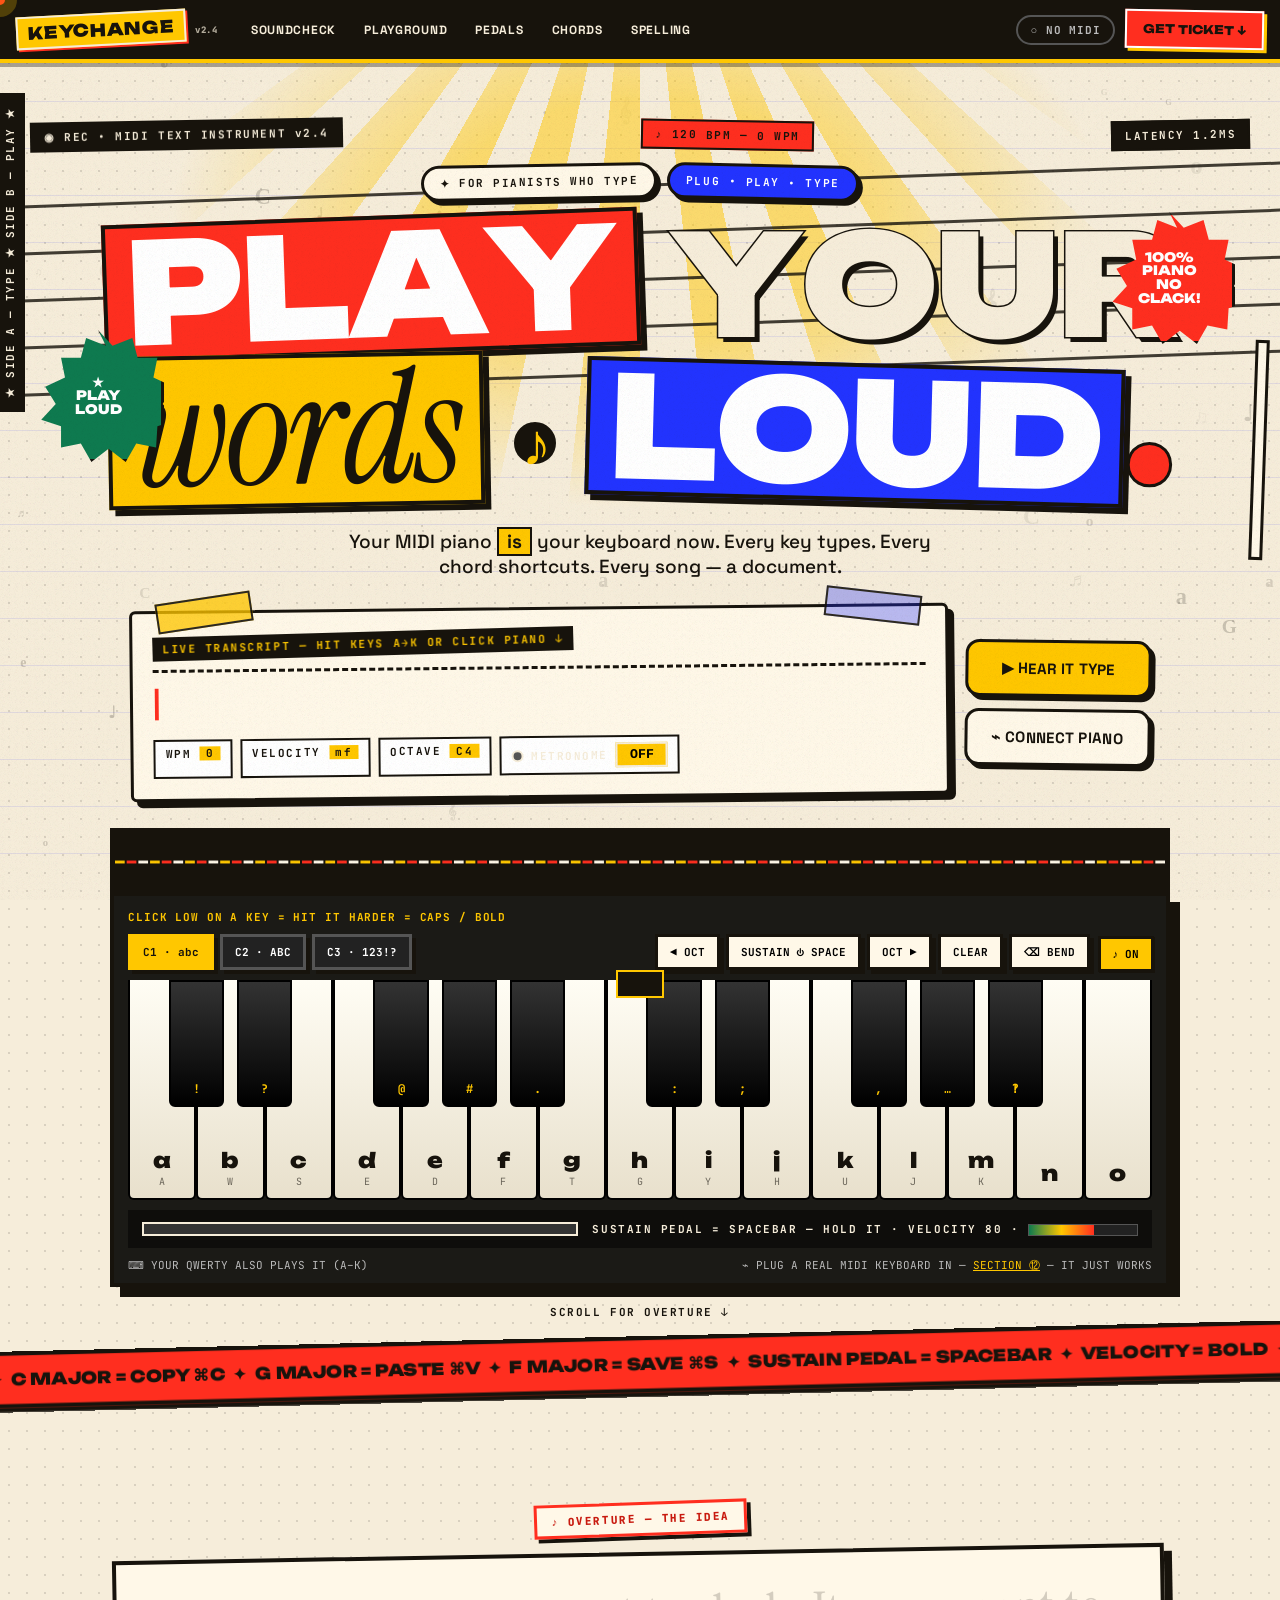
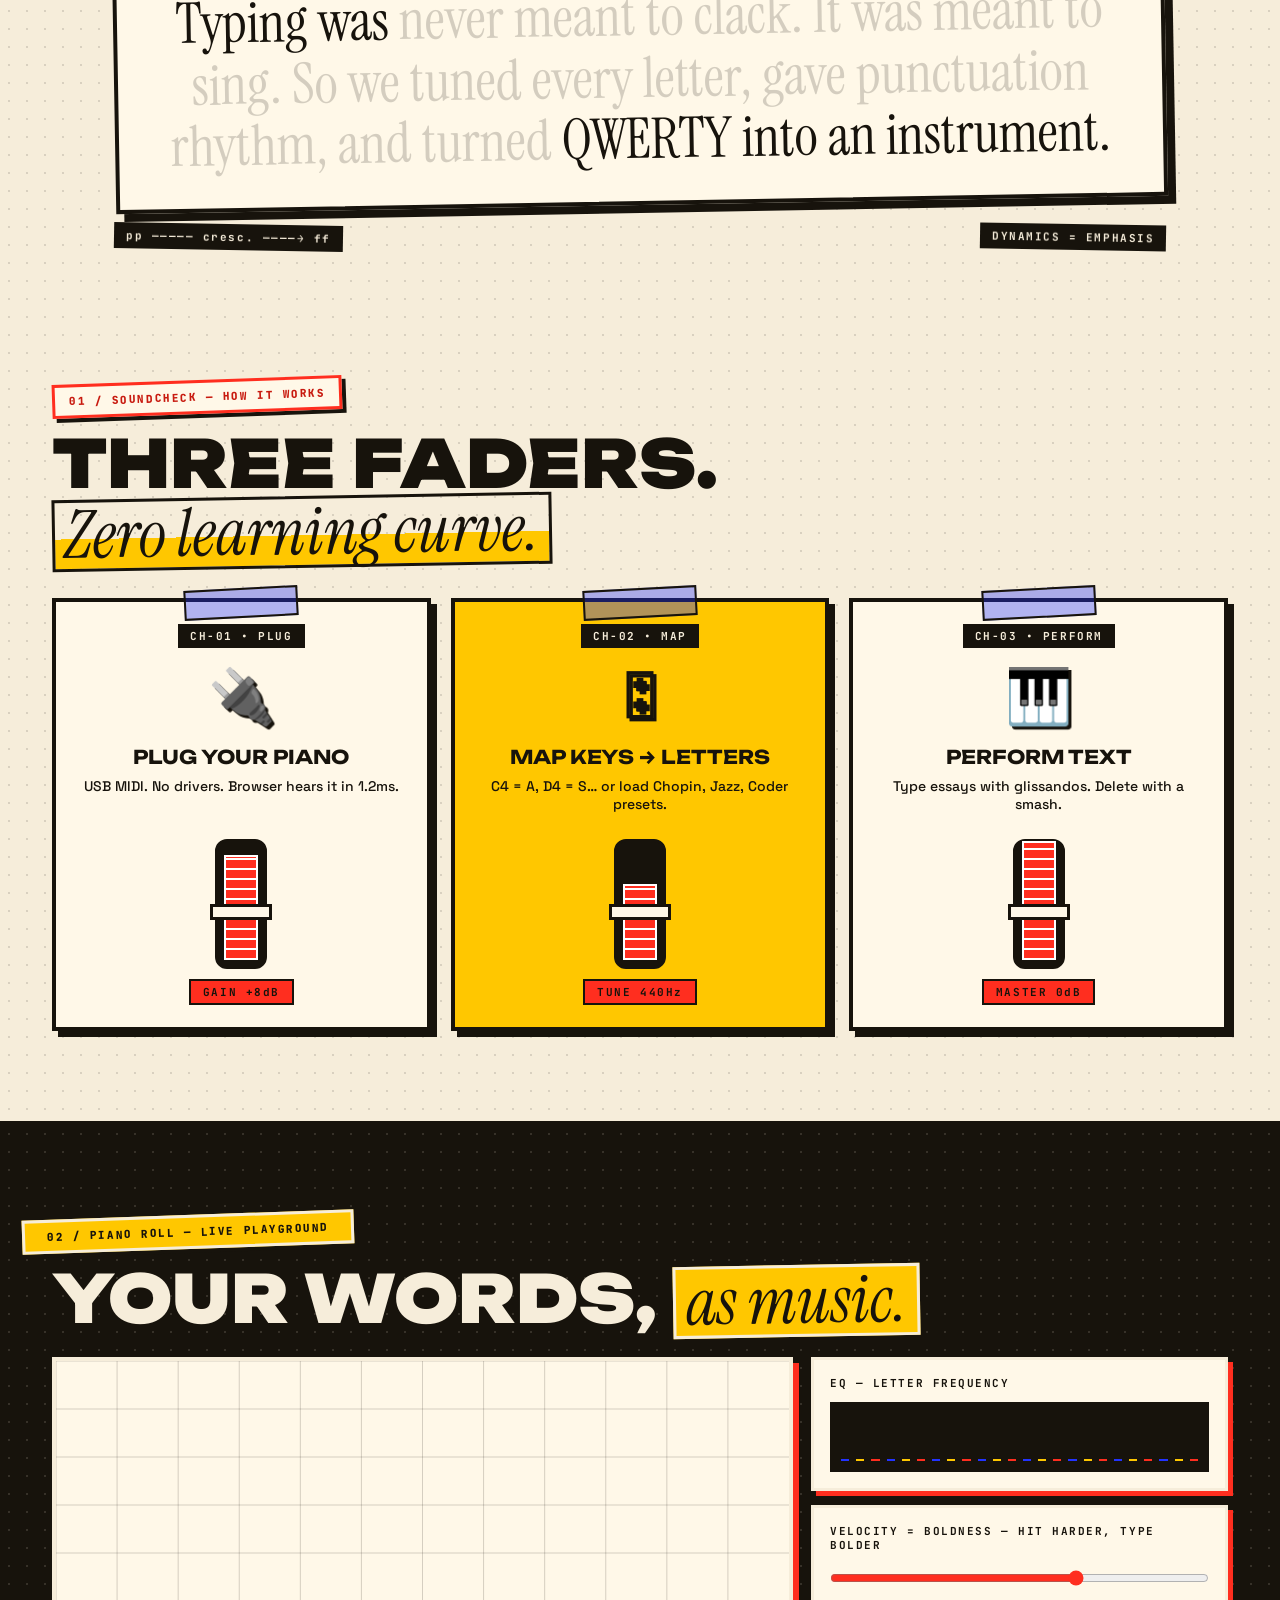
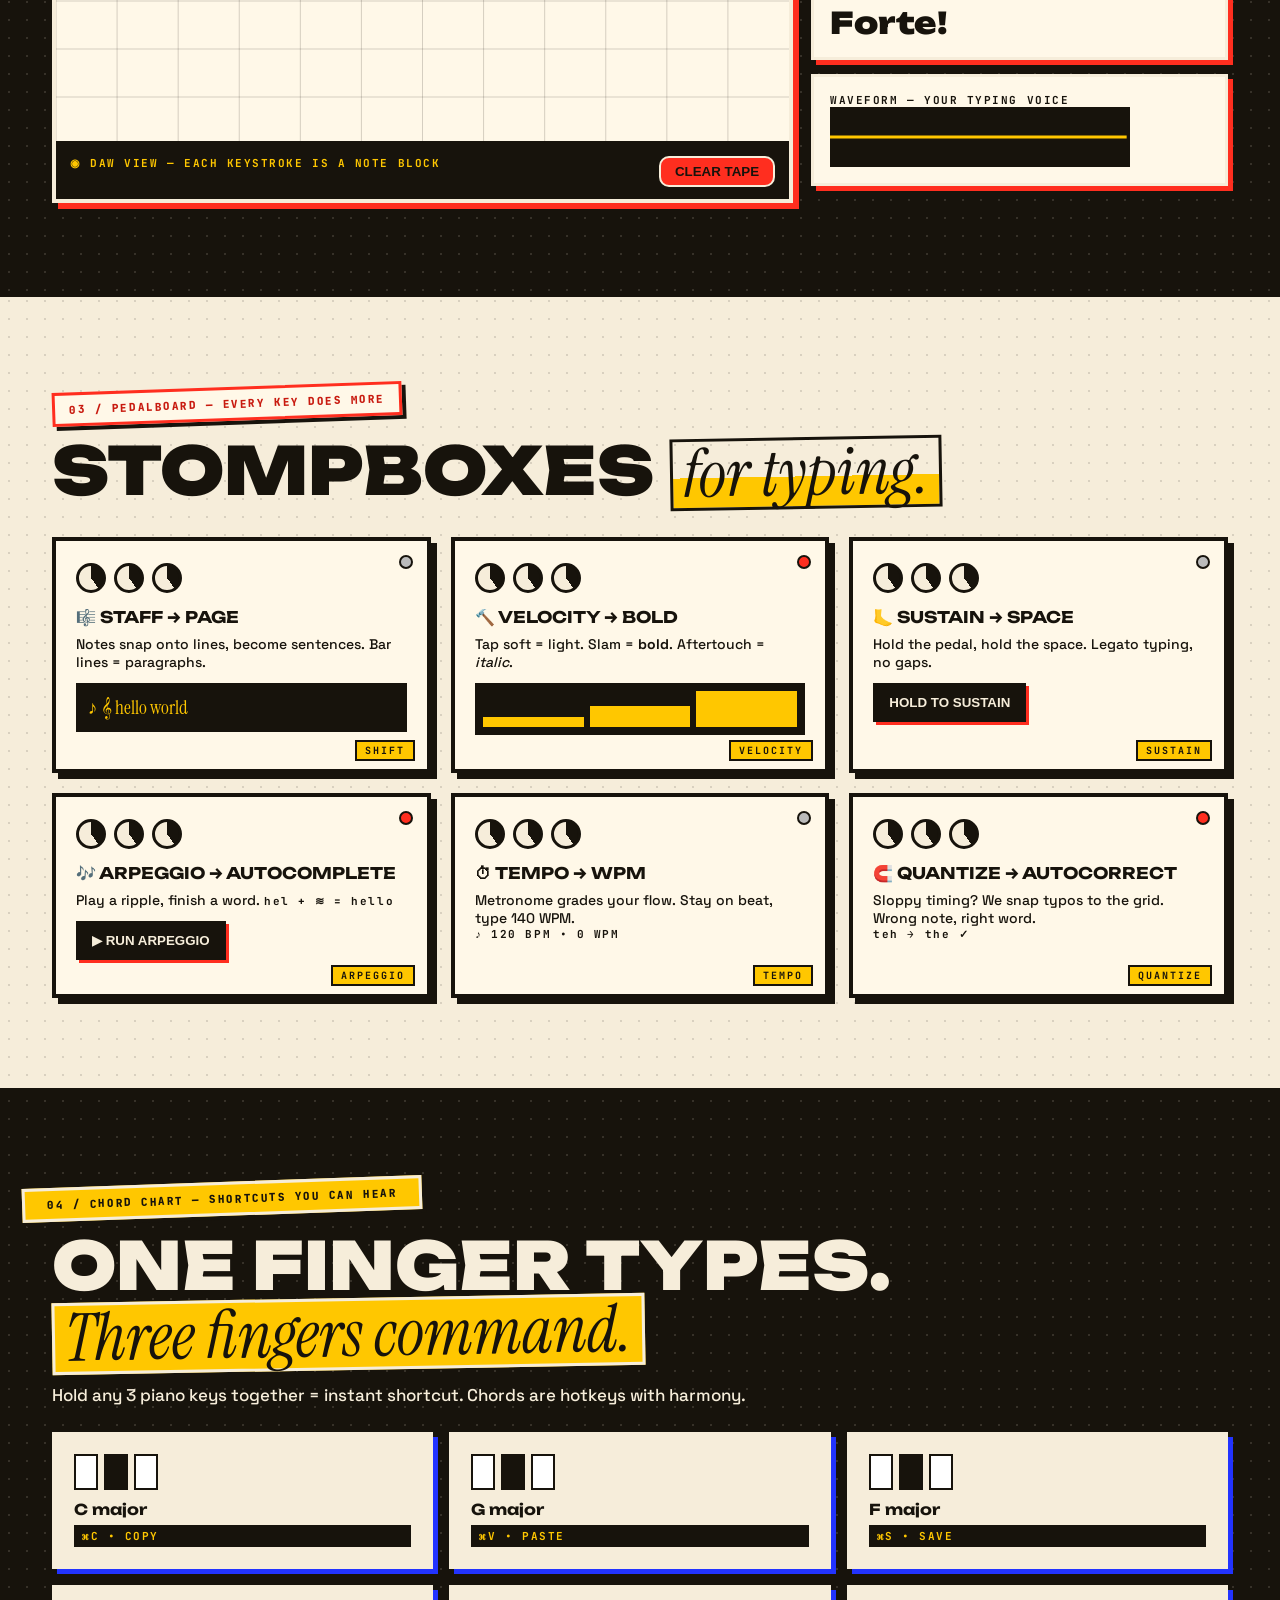
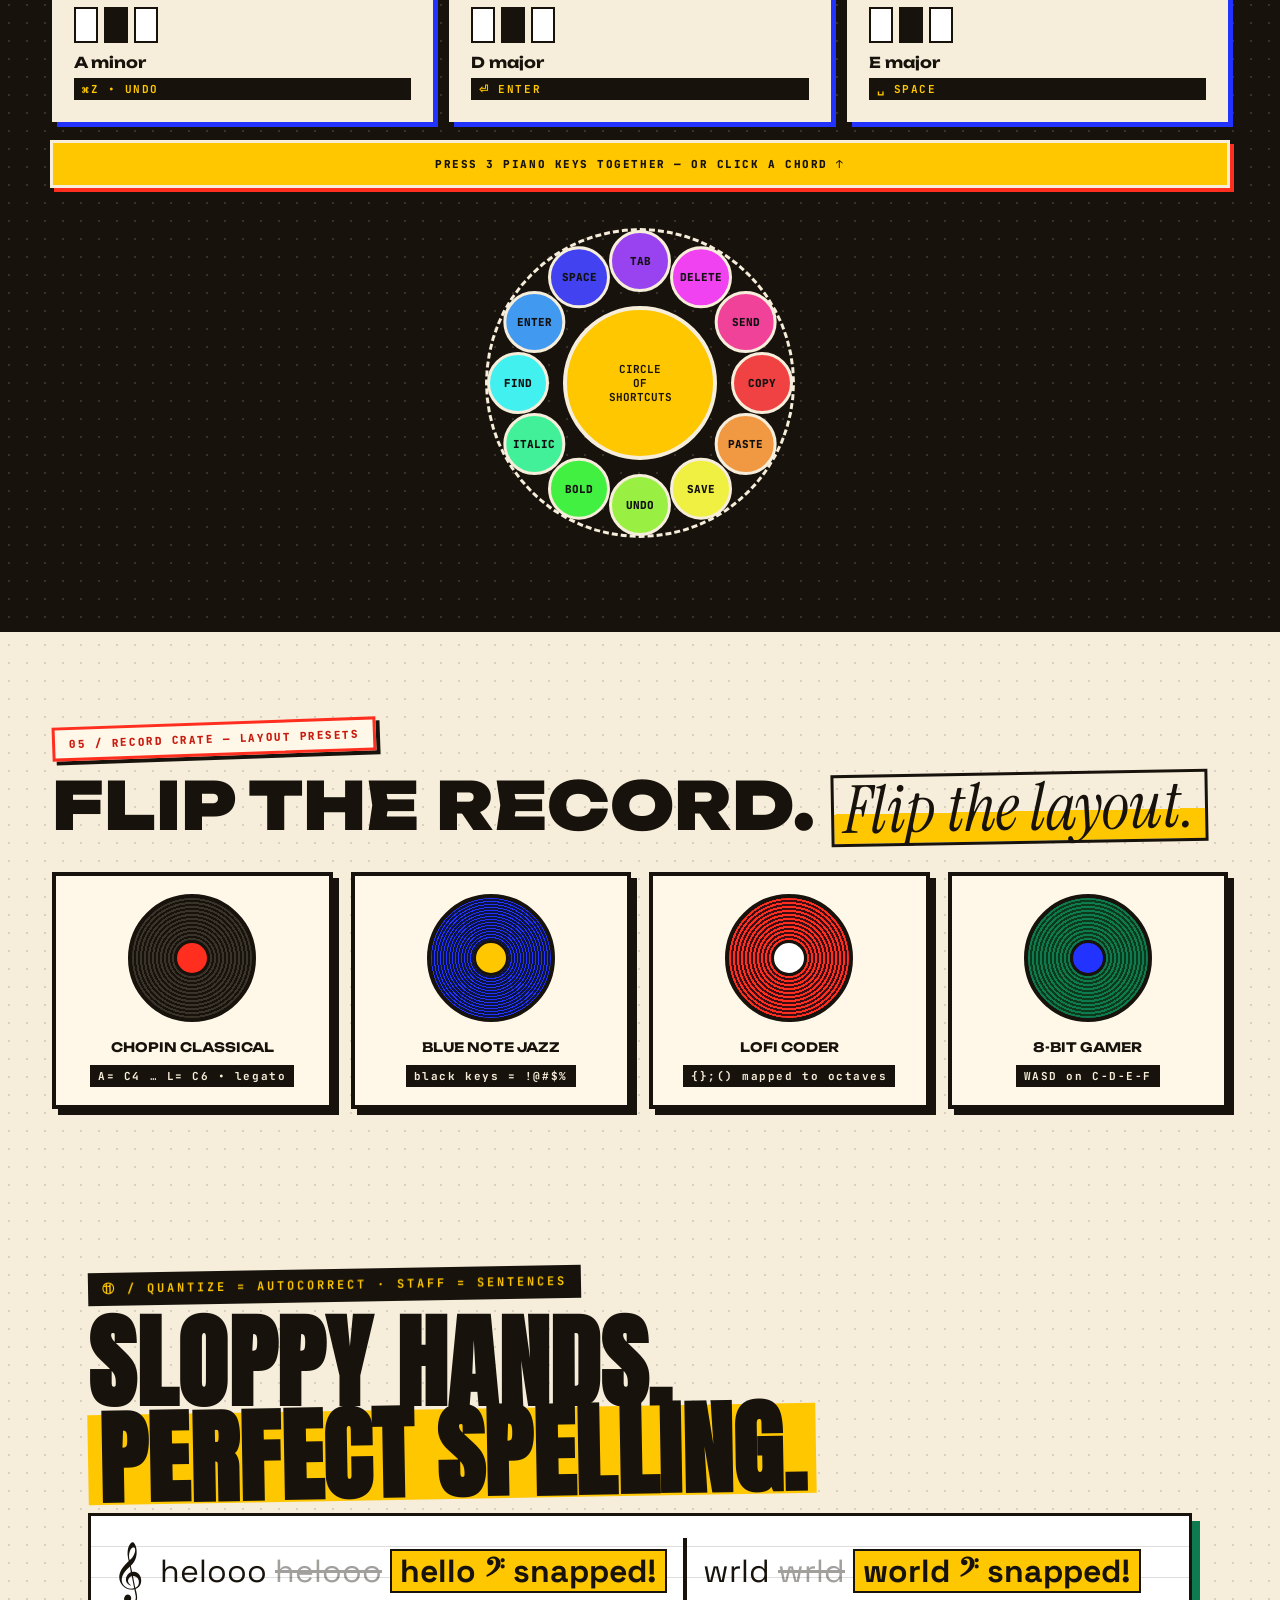
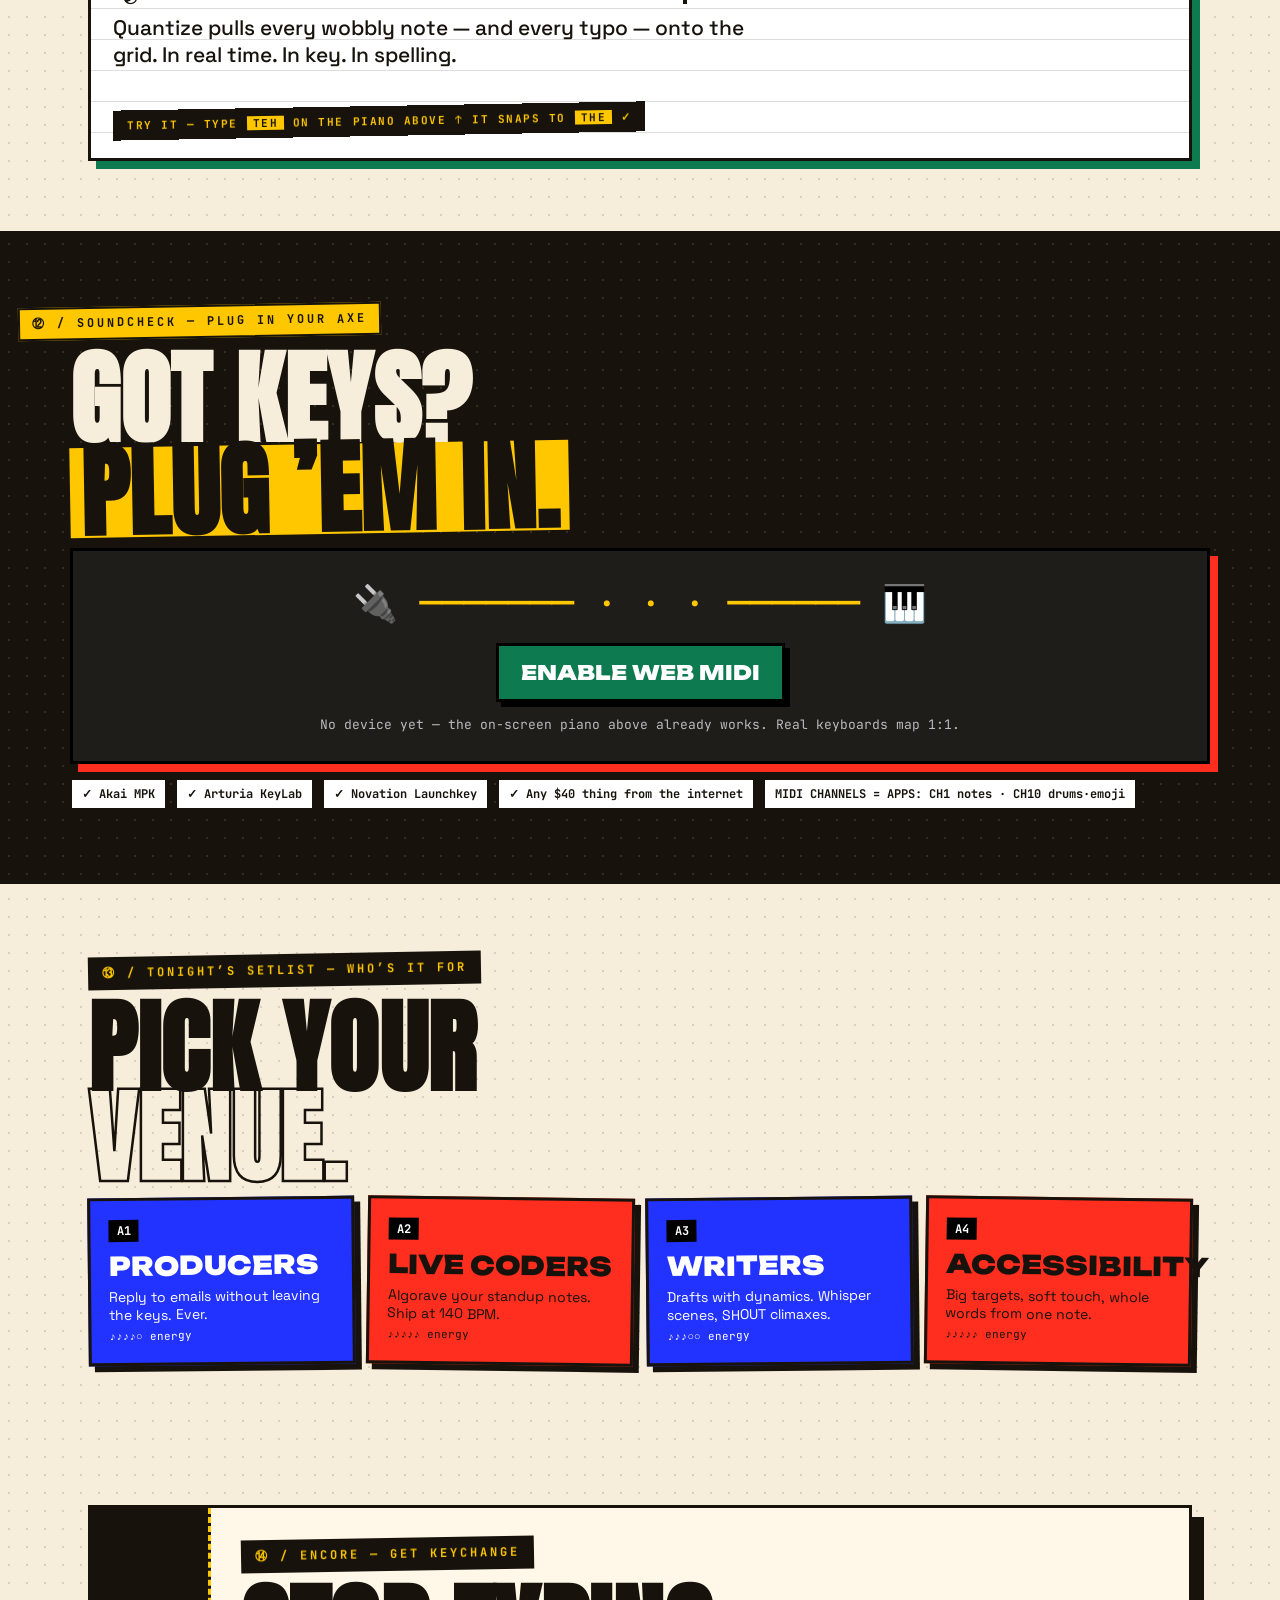
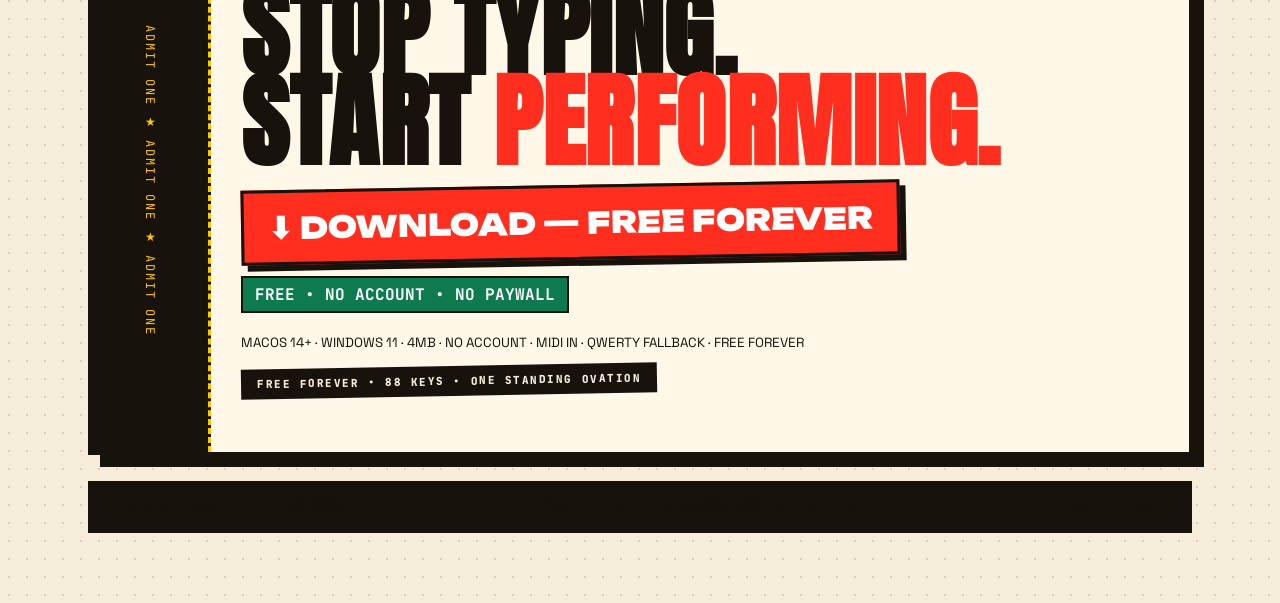
==== commit 4ec1da6f: "Sample a real grand piano and keep the loader on one line" ====
--- a/index.html
+++ b/index.html
@@ -89,7 +89,7 @@
 <div id="loader">
   <div class="loader-inner">
     <div class="loader-top">KEYCHANGE PRESENTS</div>
-    <div class="loader-big" id="loaderWord">TUNING…</div>
+    <div class="loader-big"><span id="loaderWord">TUNING…</span></div>
     <div class="loader-bar"><span id="loaderFill"></span></div>
     <div class="loader-sub">A=440Hz · VELOCITY CHECK · PEDAL CHECK</div>
   </div>
@@ -265,7 +265,7 @@
   </div>
   <footer class="kc-footer">
     <span>© 2026 KEYCHANGE — PLAY YOUR WORDS</span>
-    <span class="hide-m">MADE AT 440Hz · <em>ppp → fff</em></span>
+    <span class="hide-m">MADE AT 440Hz · <a href="https://archive.org/details/SalamanderGrandPianoV3" target="_blank" rel="noopener">SALAMANDER SAMPLES · CC BY 3.0</a></span>
     <a href="#top">BACK TO STAGE ↑</a>
   </footer>
 </section>
--- a/style.css
+++ b/style.css
@@ -24,7 +24,8 @@
 #loader.done{opacity:0;visibility:hidden}
 .loader-inner{text-align:center;width:min(560px,90vw)}
 .loader-top{font-family:"JetBrains Mono",monospace;font-size:12px;letter-spacing:4px;color:var(--yellow);font-weight:700}
-.loader-big{font-family:Anton,Unbounded,sans-serif;font-size:clamp(60px,12vw,130px);line-height:.95;margin:10px 0;text-transform:uppercase}
+.loader-big{font-family:Anton,Unbounded,sans-serif;font-size:clamp(60px,12vw,130px);line-height:.95;margin:10px 0;text-transform:uppercase;white-space:nowrap;display:flex;align-items:center;justify-content:center}
+.loader-big span{display:block;transform-origin:center center;will-change:transform}
 .loader-bar{height:14px;border:2px solid var(--paper);margin:18px 0}
 .loader-bar span{display:block;height:100%;width:0;background:var(--yellow)}
 .loader-sub{font-family:"JetBrains Mono",monospace;font-size:11px;letter-spacing:2px;opacity:.7}
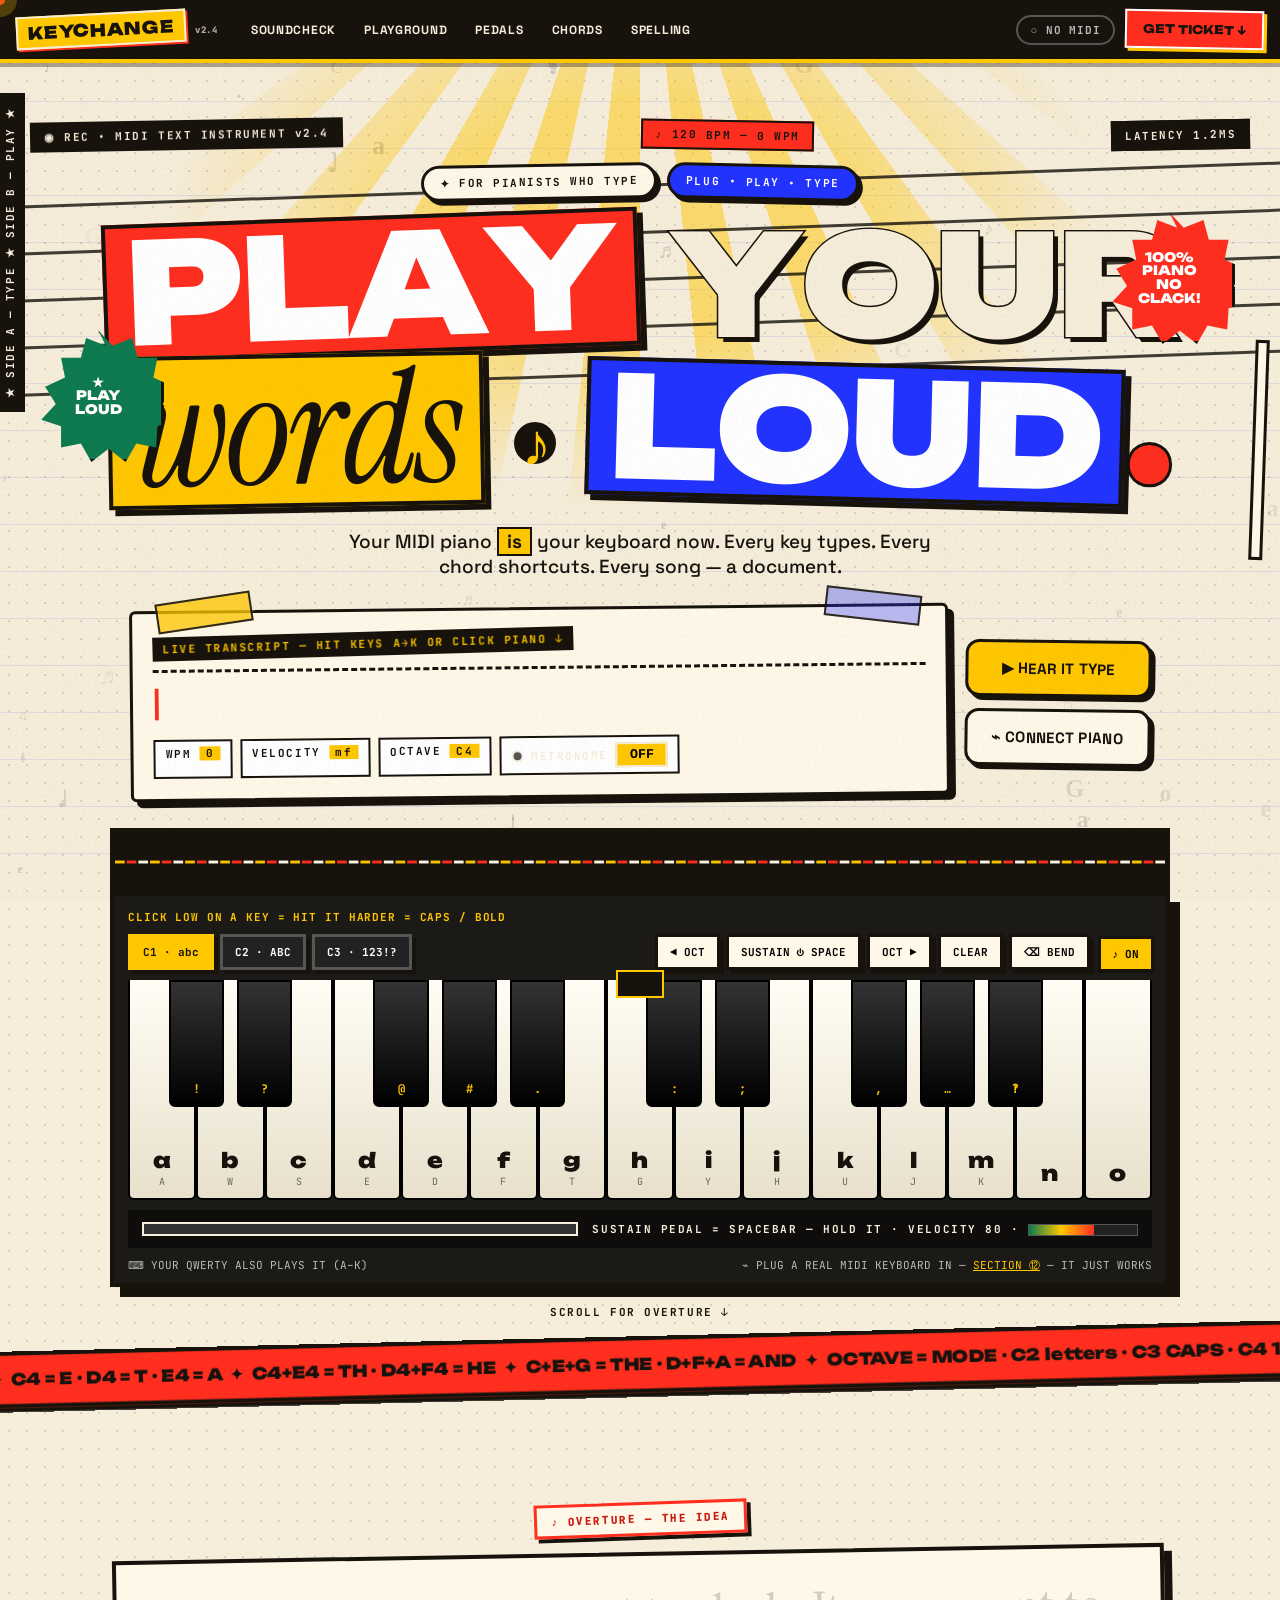
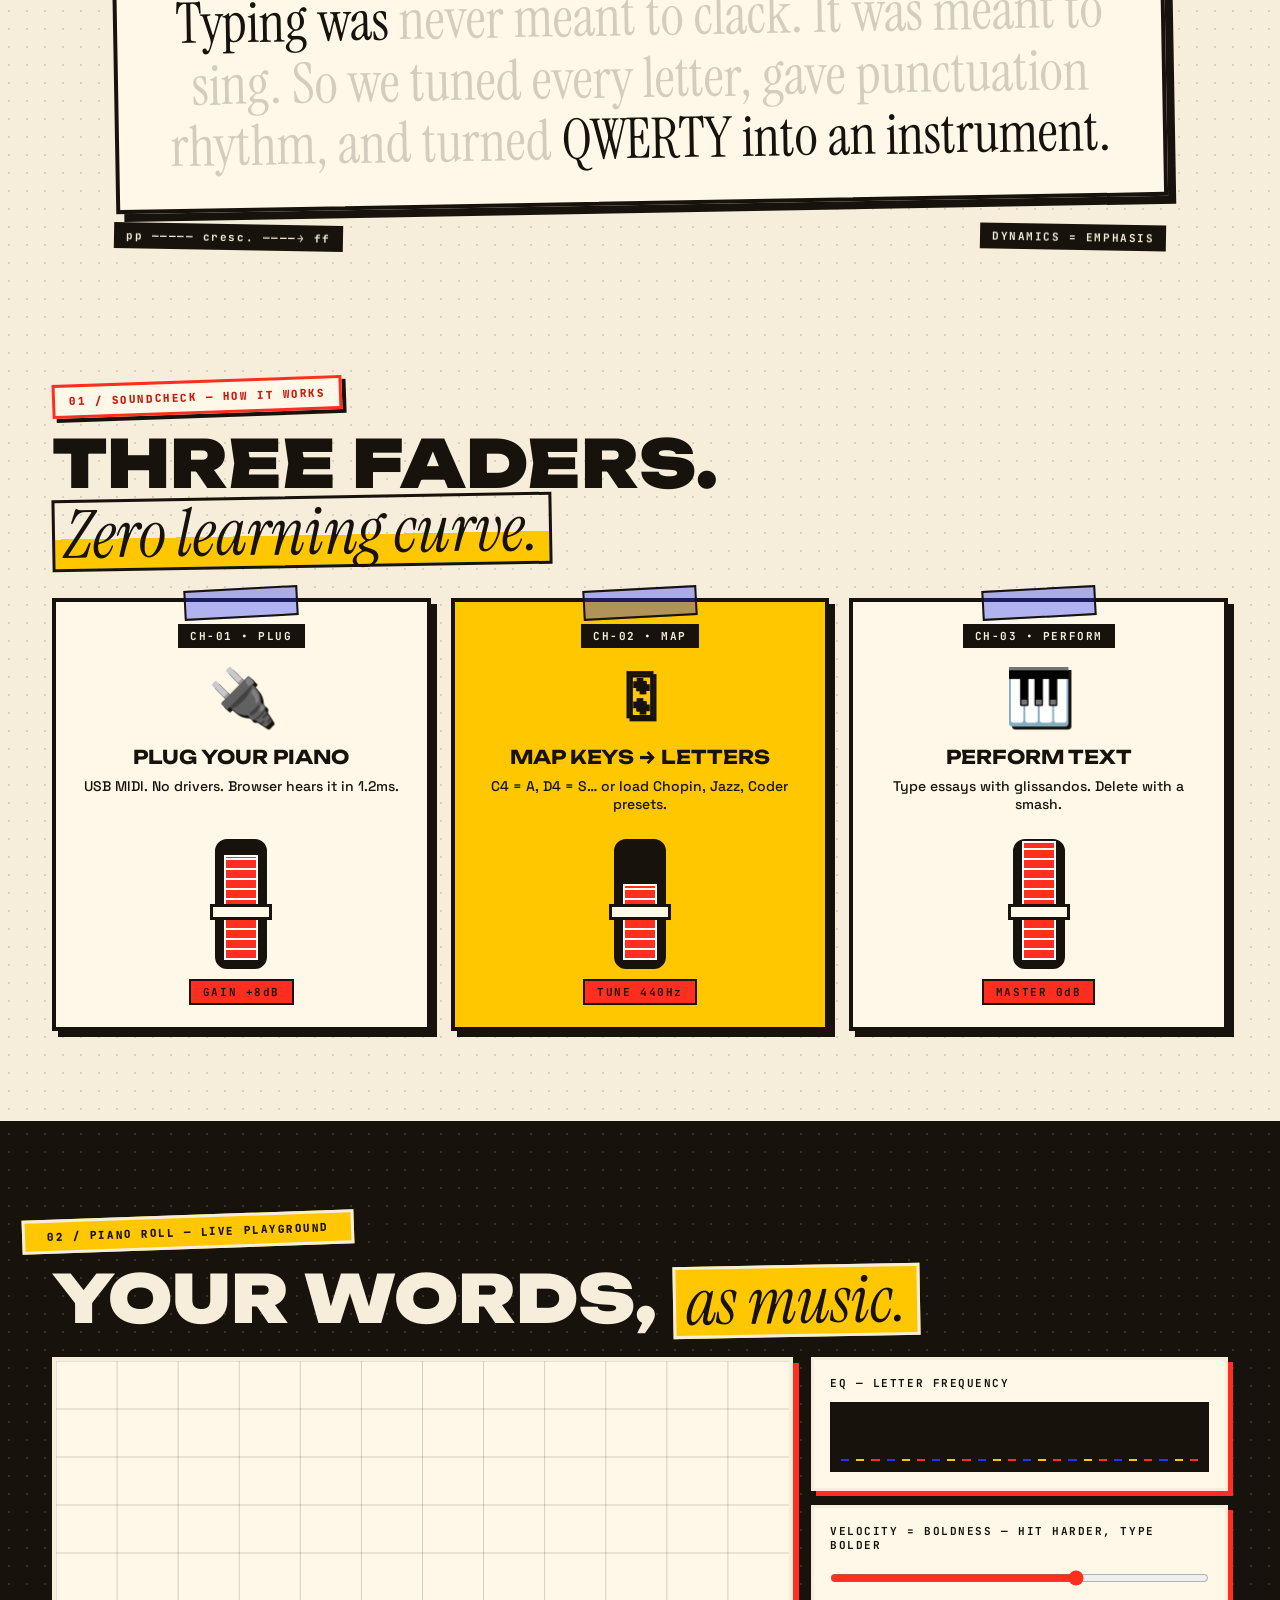
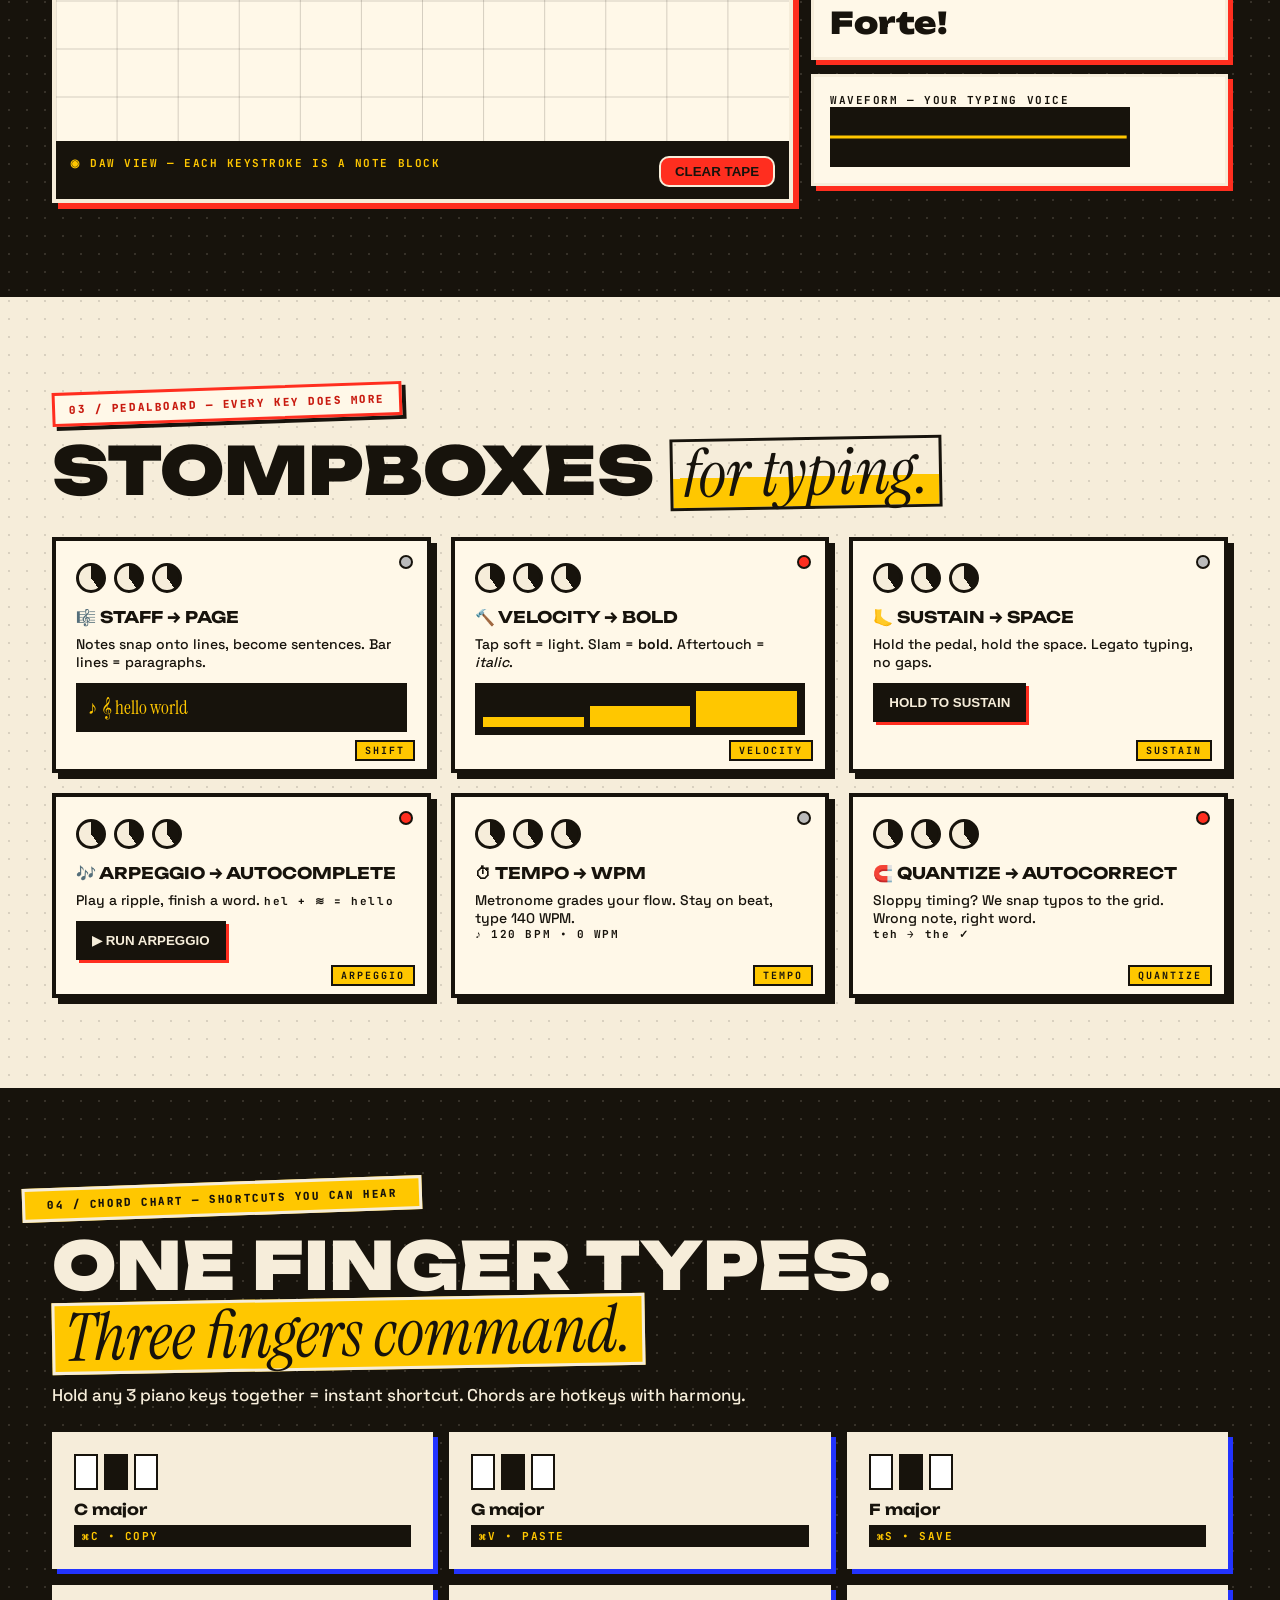
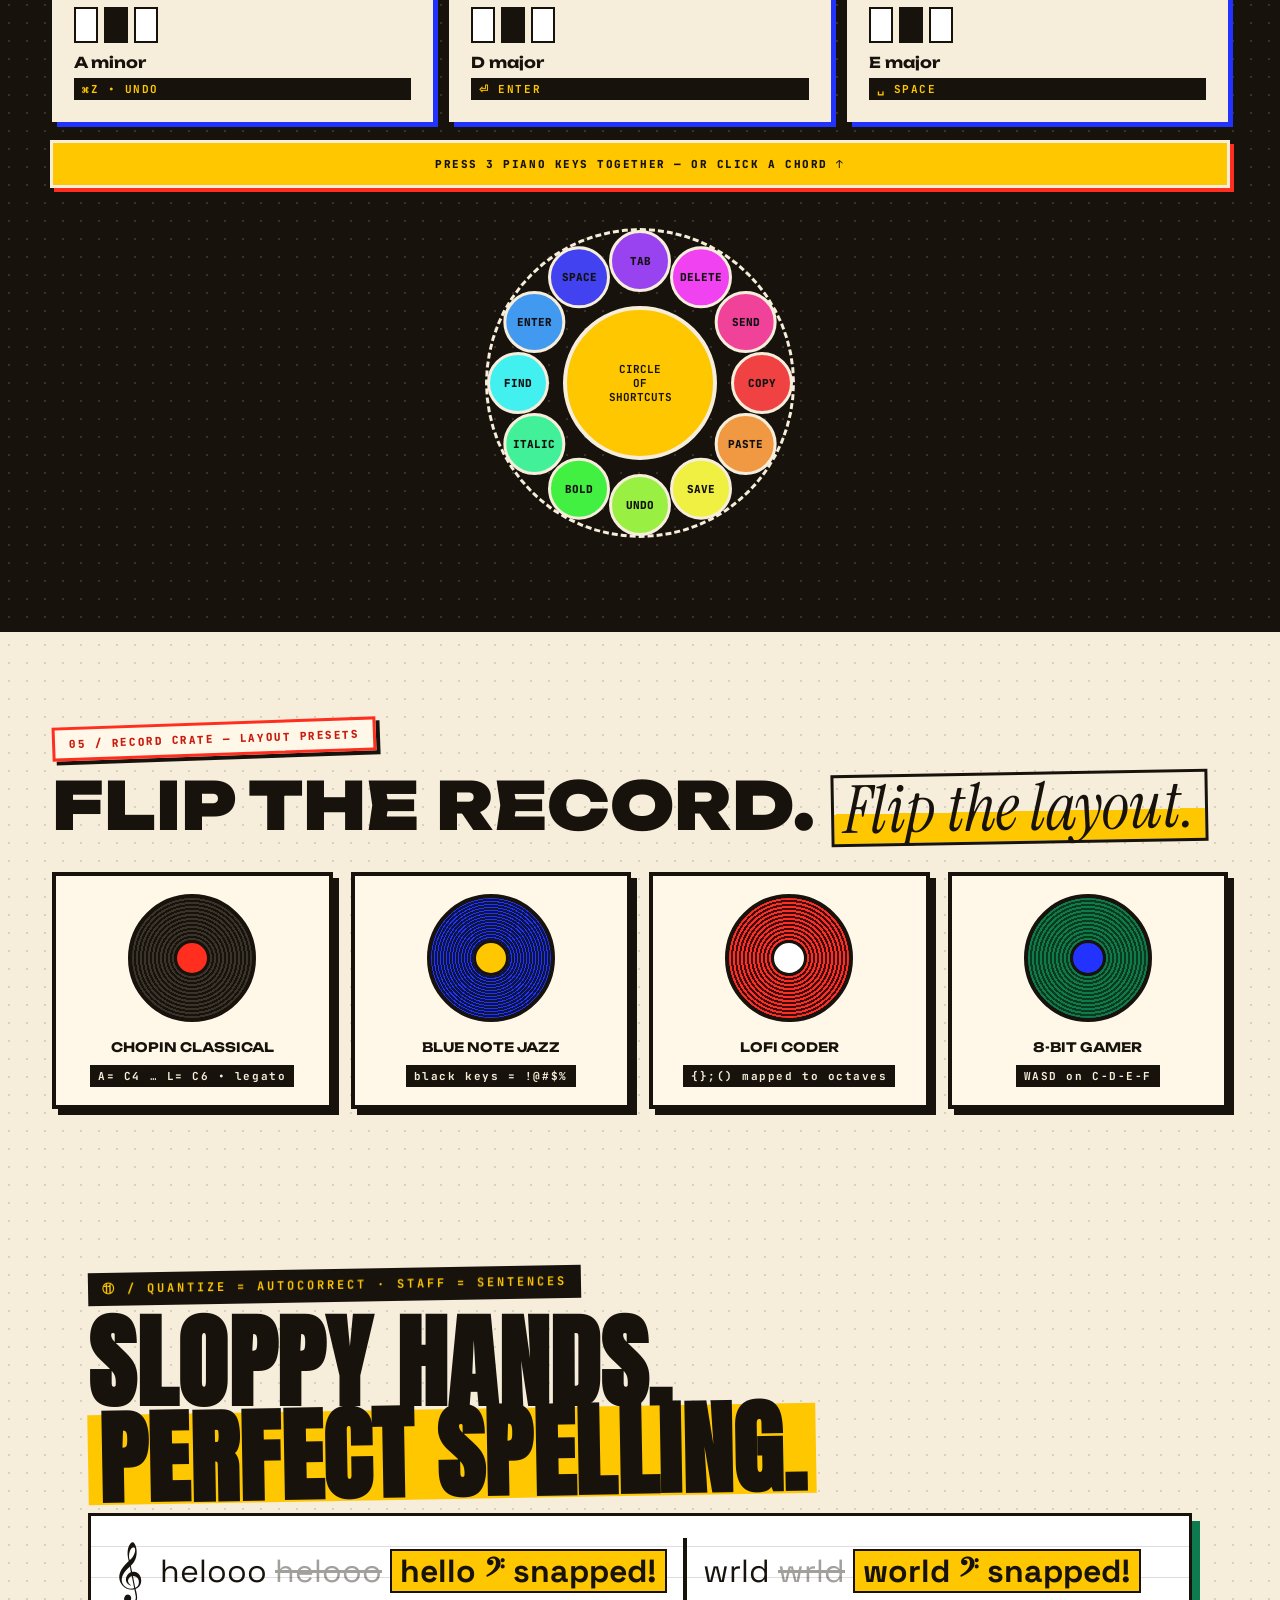
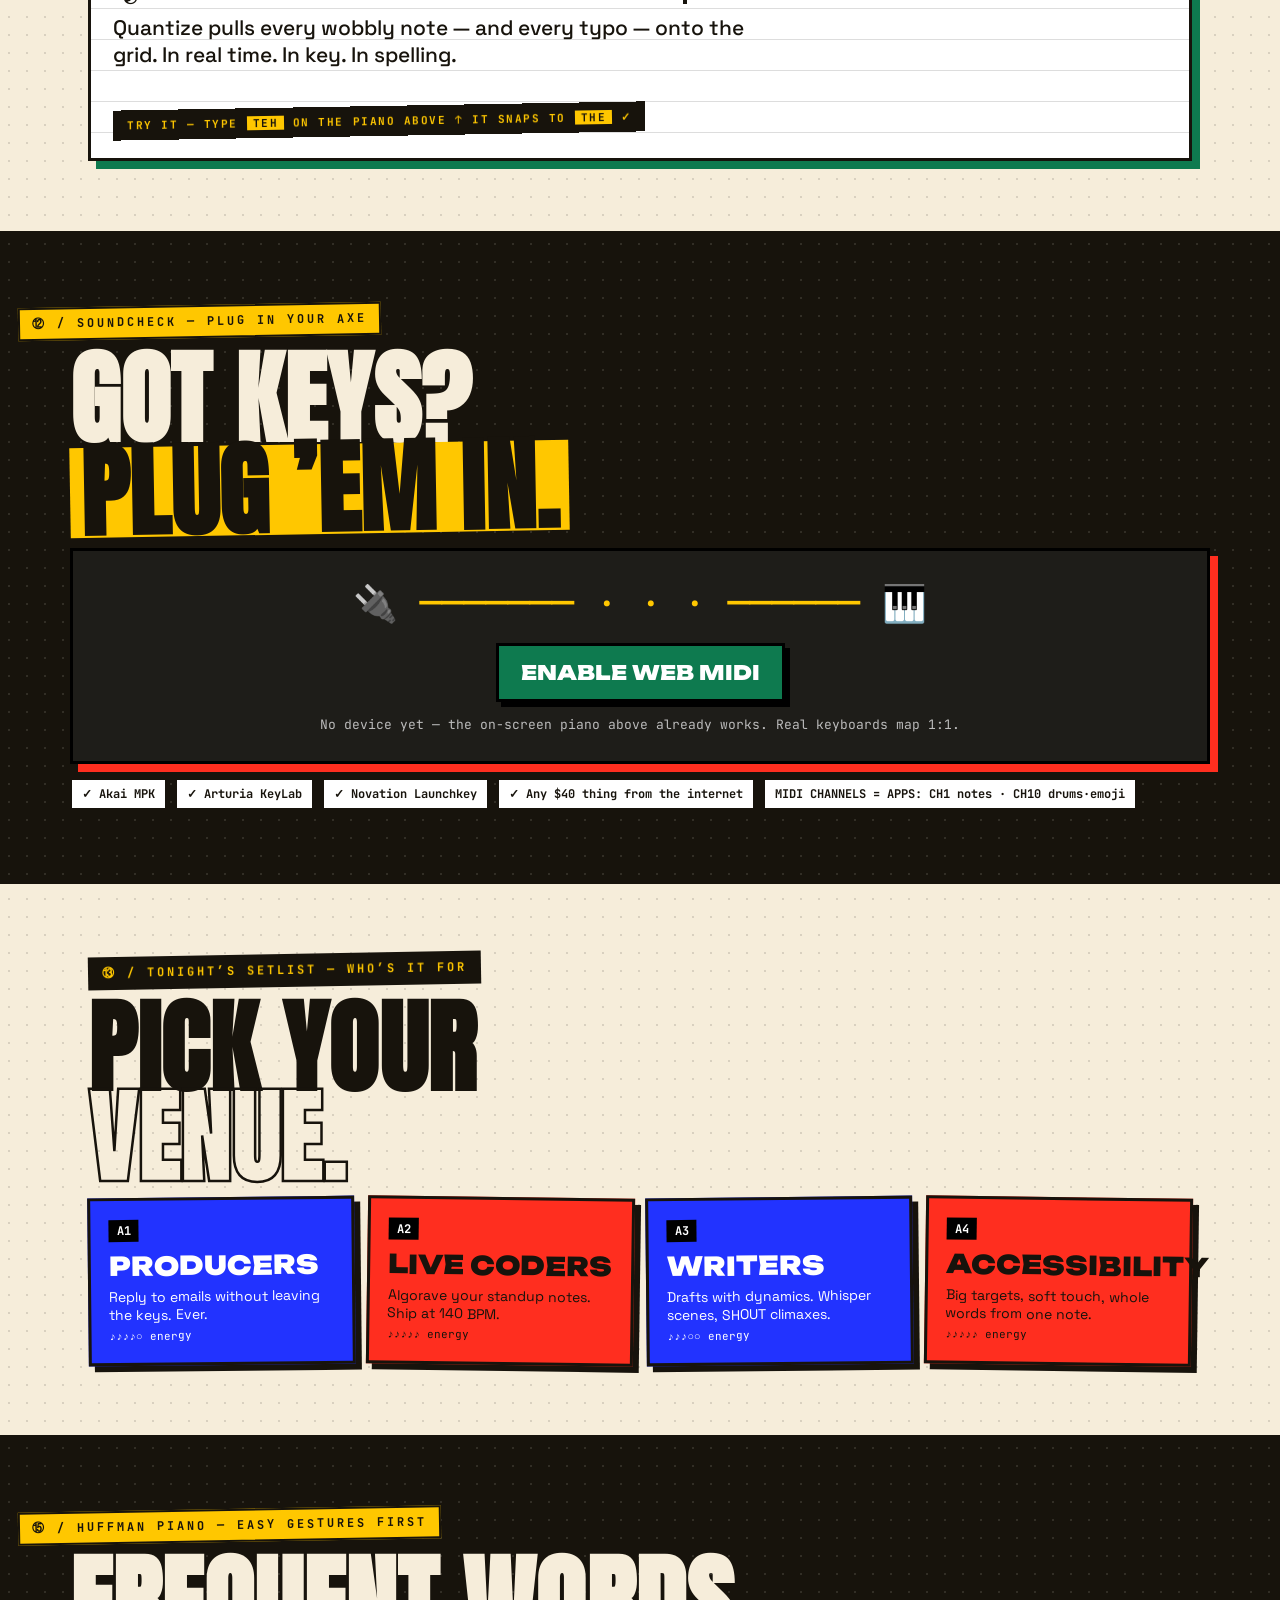
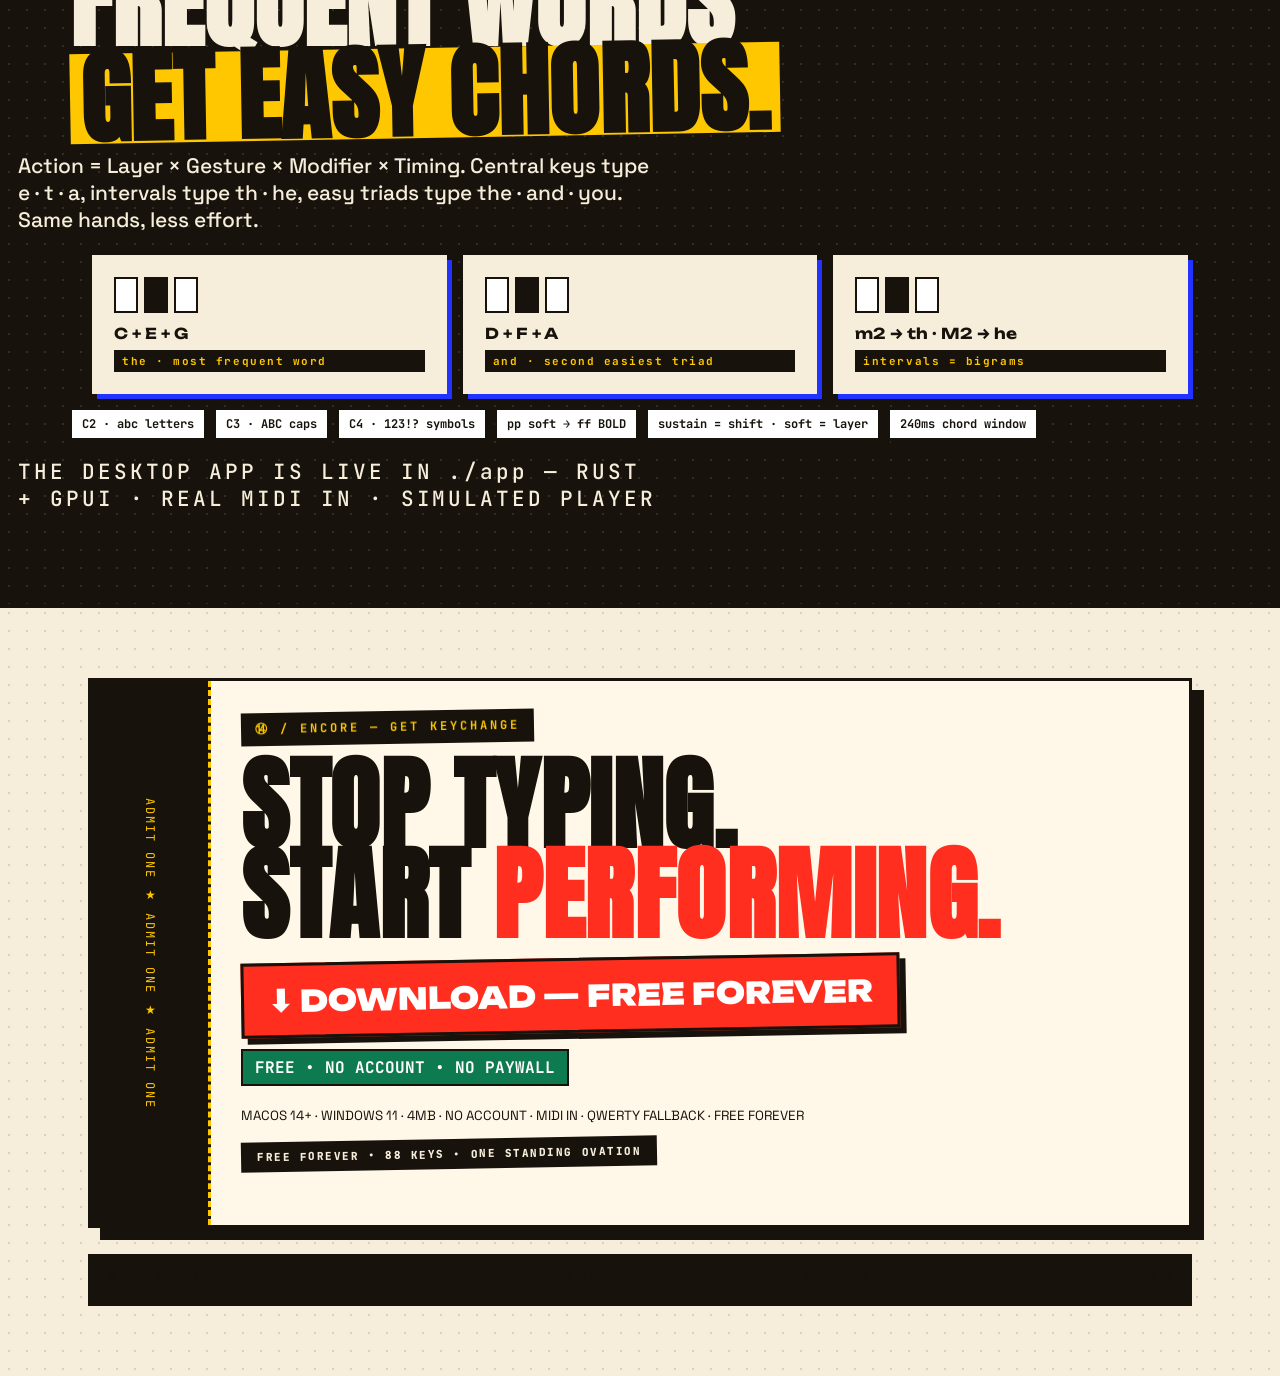
==== commit 1291b5be: "Put the Huffman piano on the landing page Add the ⑮ Huffman section — frequent words get easy chords" ====
--- a/index.html
+++ b/index.html
@@ -247,6 +247,20 @@
   </div>
 </section>
 
+<!-- ============ ⑮ / HUFFMAN PIANO — EASY GESTURES FIRST ============ -->
+<section id="huffman" class="kc-section dark reveal">
+  <div class="sec-label light">⑮ / HUFFMAN PIANO — EASY GESTURES FIRST</div>
+  <h2 class="mega sm light">FREQUENT WORDS<br><span class="hl-y">GET EASY CHORDS.</span></h2>
+  <p class="lede">Action = Layer × Gesture × Modifier × Timing. Central keys type e · t · a, intervals type th · he, easy triads type the · and · you. Same hands, less effort.</p>
+  <div class="chord-grid">
+    <div class="chord reveal"><span class="chord-notes"><i></i><i></i><i></i></span><b>C + E + G</b><span class="mono">the · most frequent word</span></div>
+    <div class="chord reveal"><span class="chord-notes"><i></i><i></i><i></i></span><b>D + F + A</b><span class="mono">and · second easiest triad</span></div>
+    <div class="chord reveal"><span class="chord-notes"><i></i><i></i><i></i></span><b>m2 → th · M2 → he</b><span class="mono">intervals = bigrams</span></div>
+  </div>
+  <div class="chip-row"><span class="chip">C2 · abc letters</span><span class="chip">C3 · ABC caps</span><span class="chip">C4 · 123!? symbols</span><span class="chip">pp soft → ff BOLD</span><span class="chip">sustain = shift · soft = layer</span><span class="chip">240ms chord window</span></div>
+  <p class="lede mono" style="margin-top:18px">THE DESKTOP APP IS LIVE IN ./app — RUST + GPUI · REAL MIDI IN · SIMULATED PLAYER</p>
+</section>
+
 <!-- ============ ⑭ / ENCORE ============ -->
 <section id="encore" class="kc-section reveal">
   <div class="ticket" id="ticket">
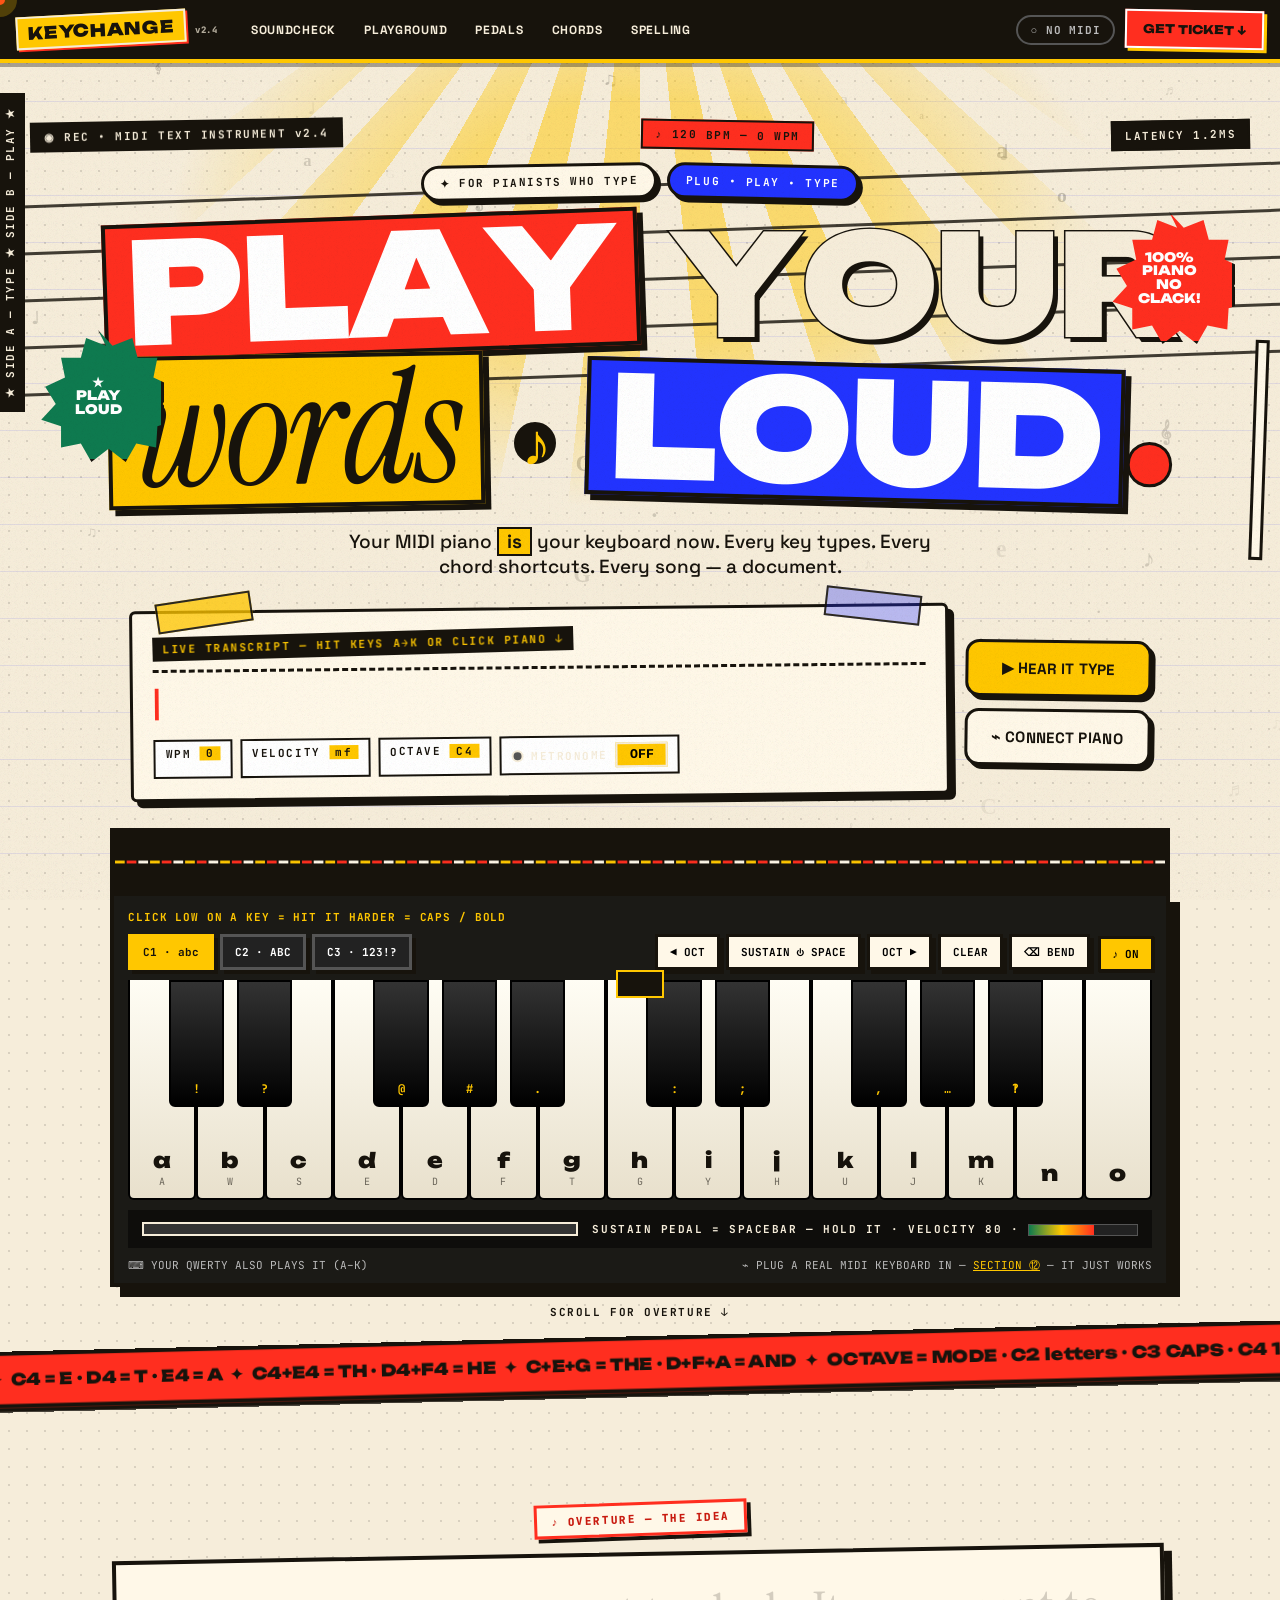
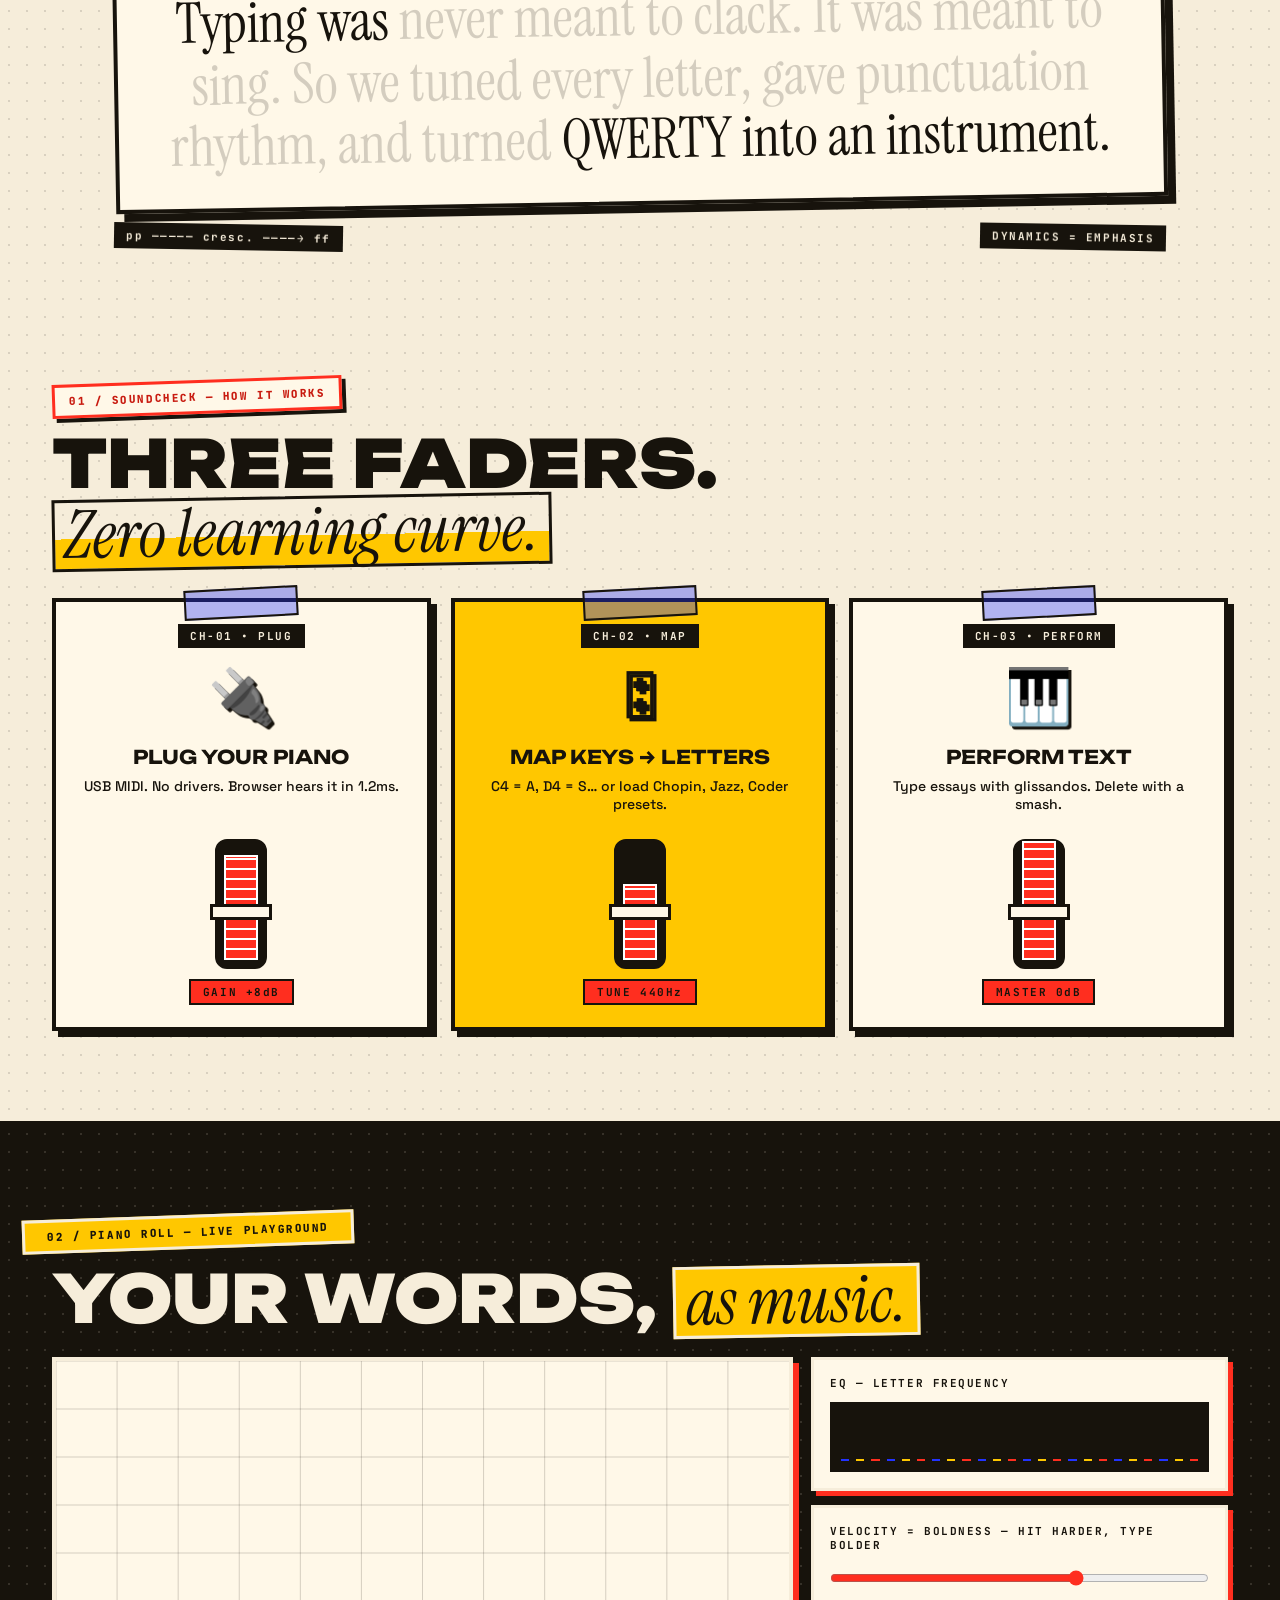
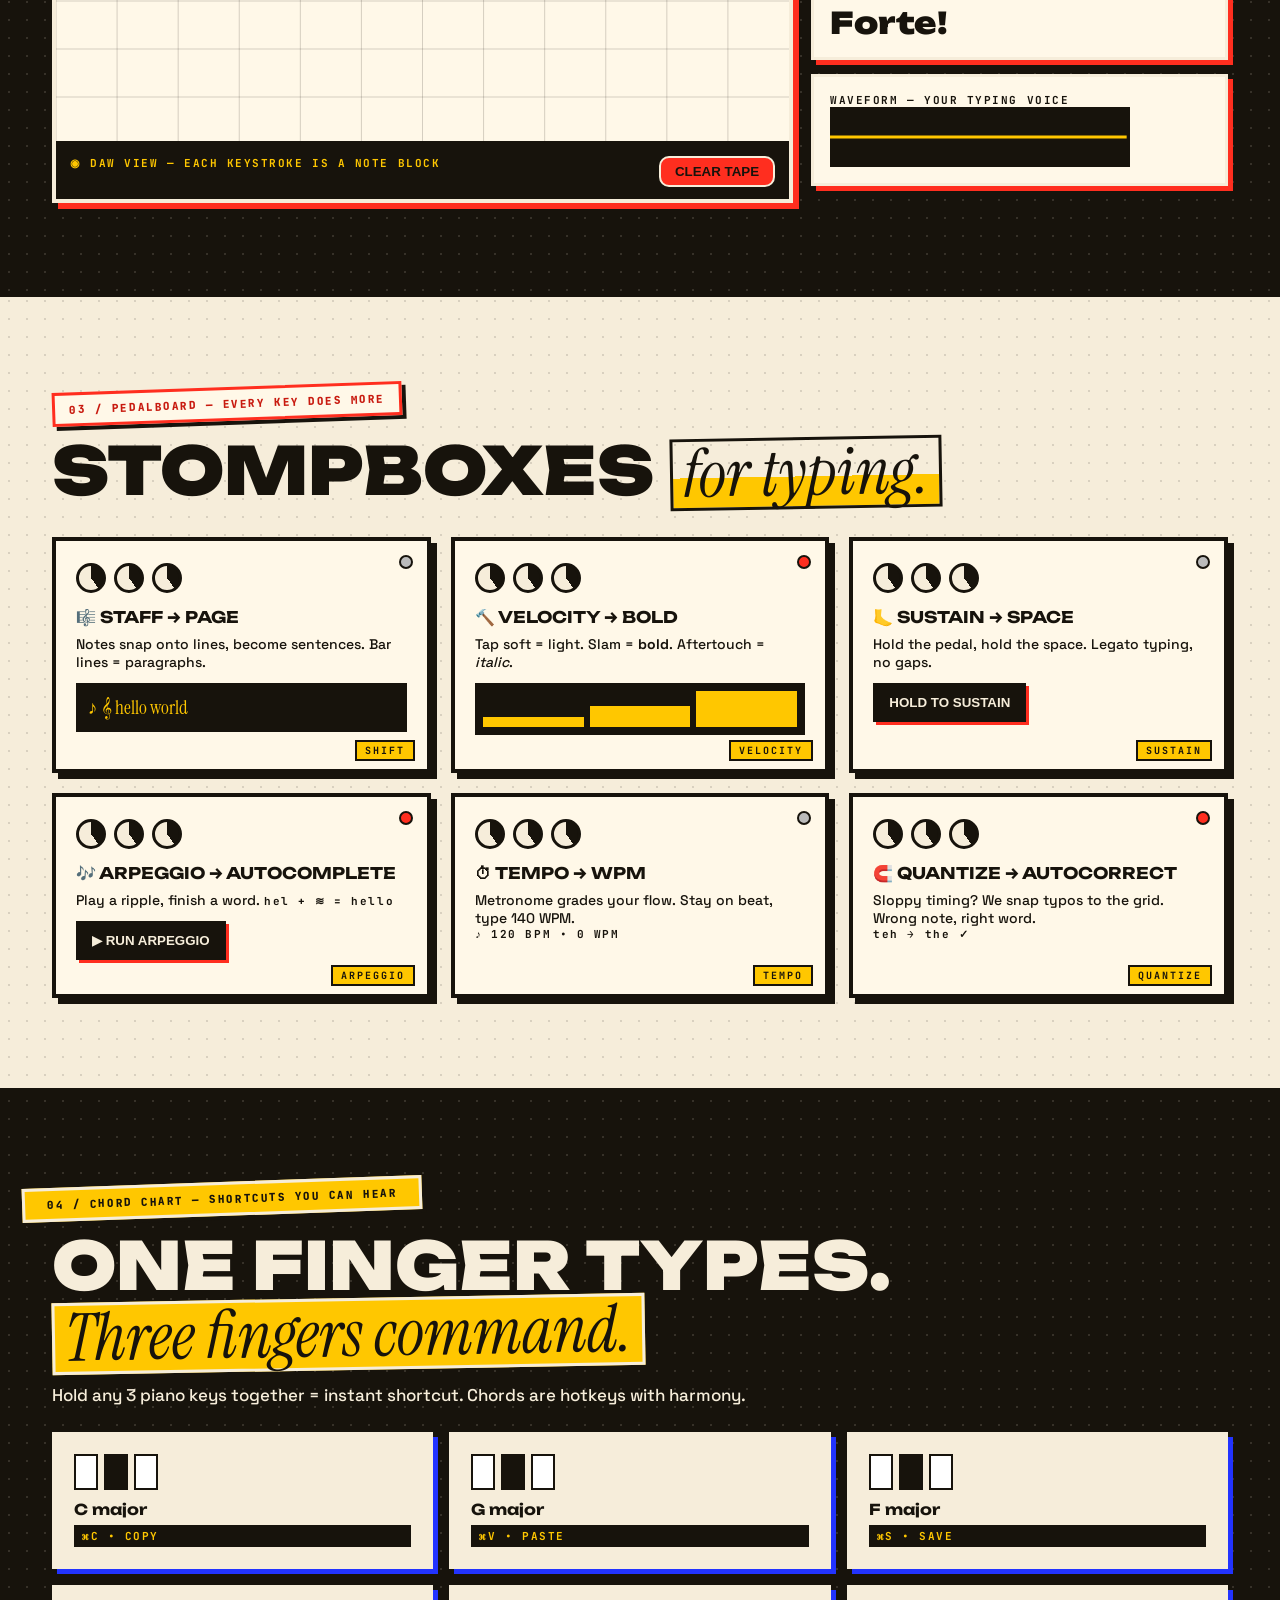
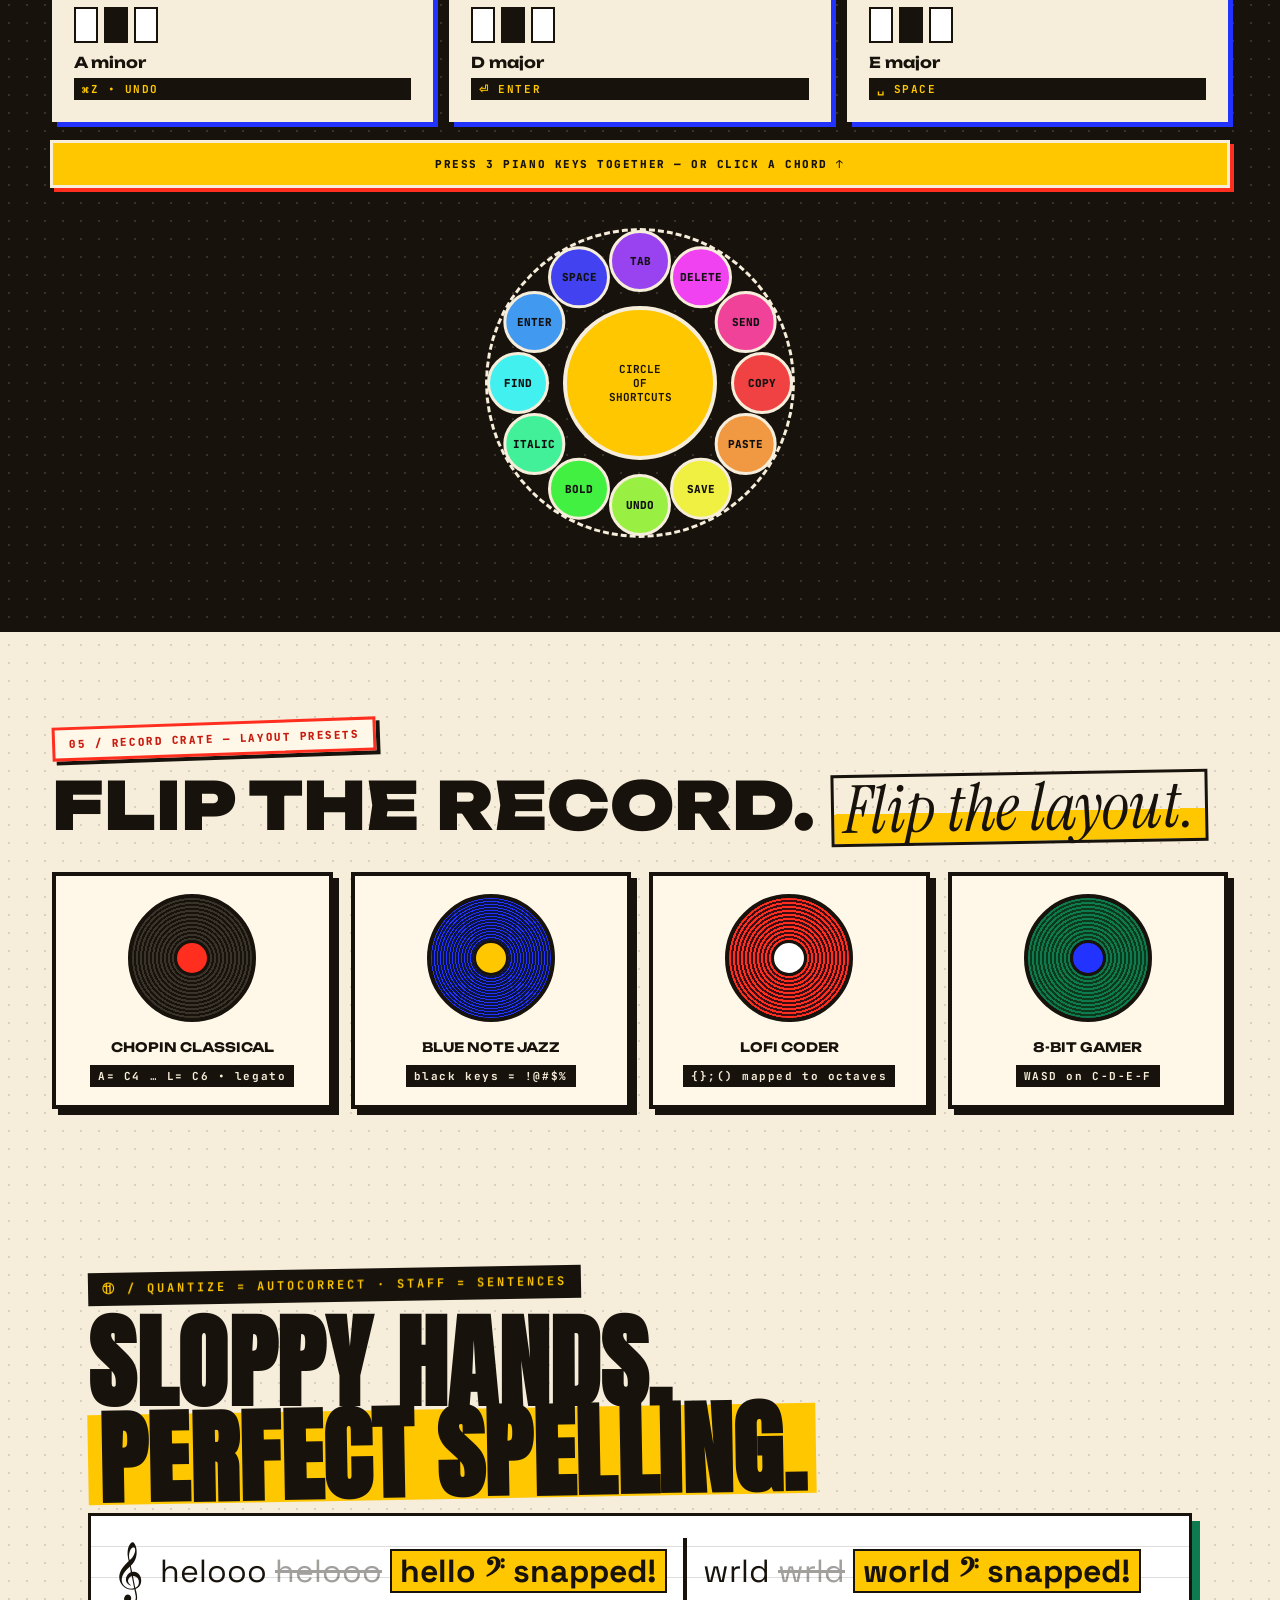
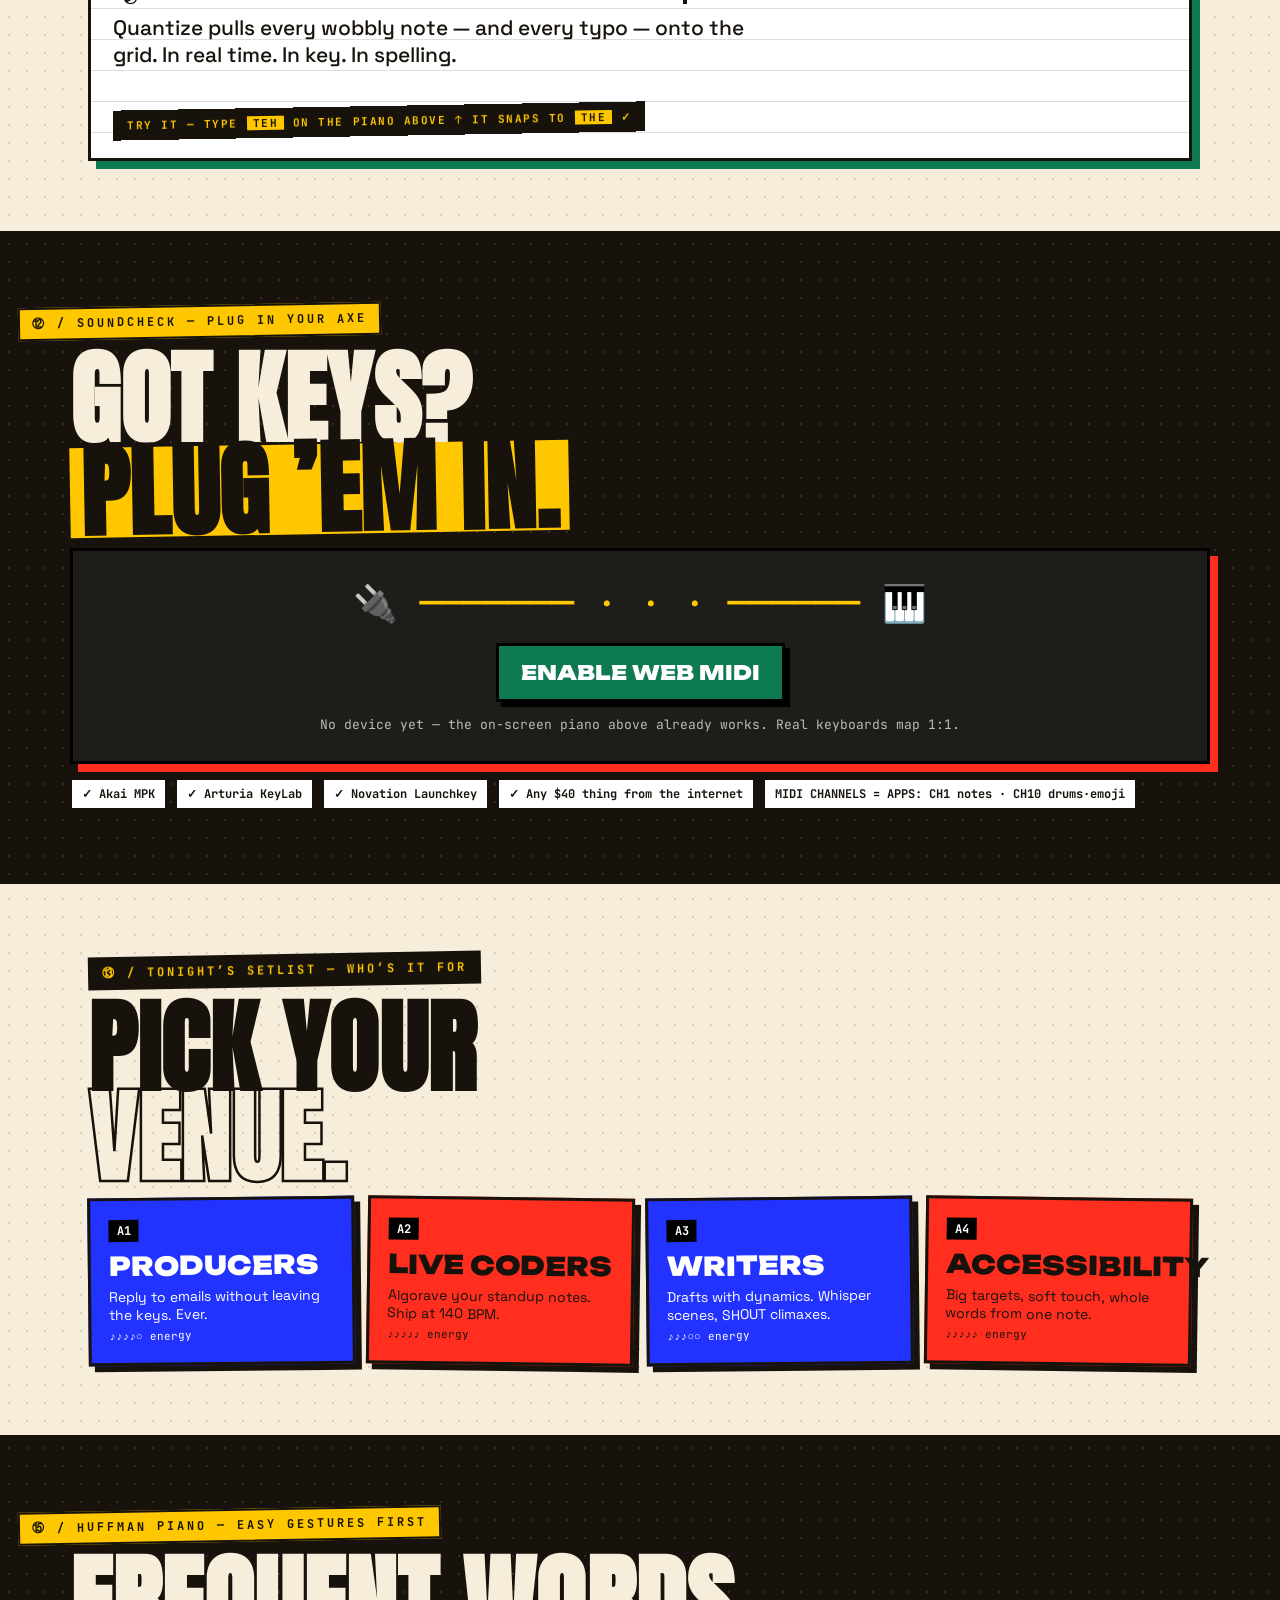
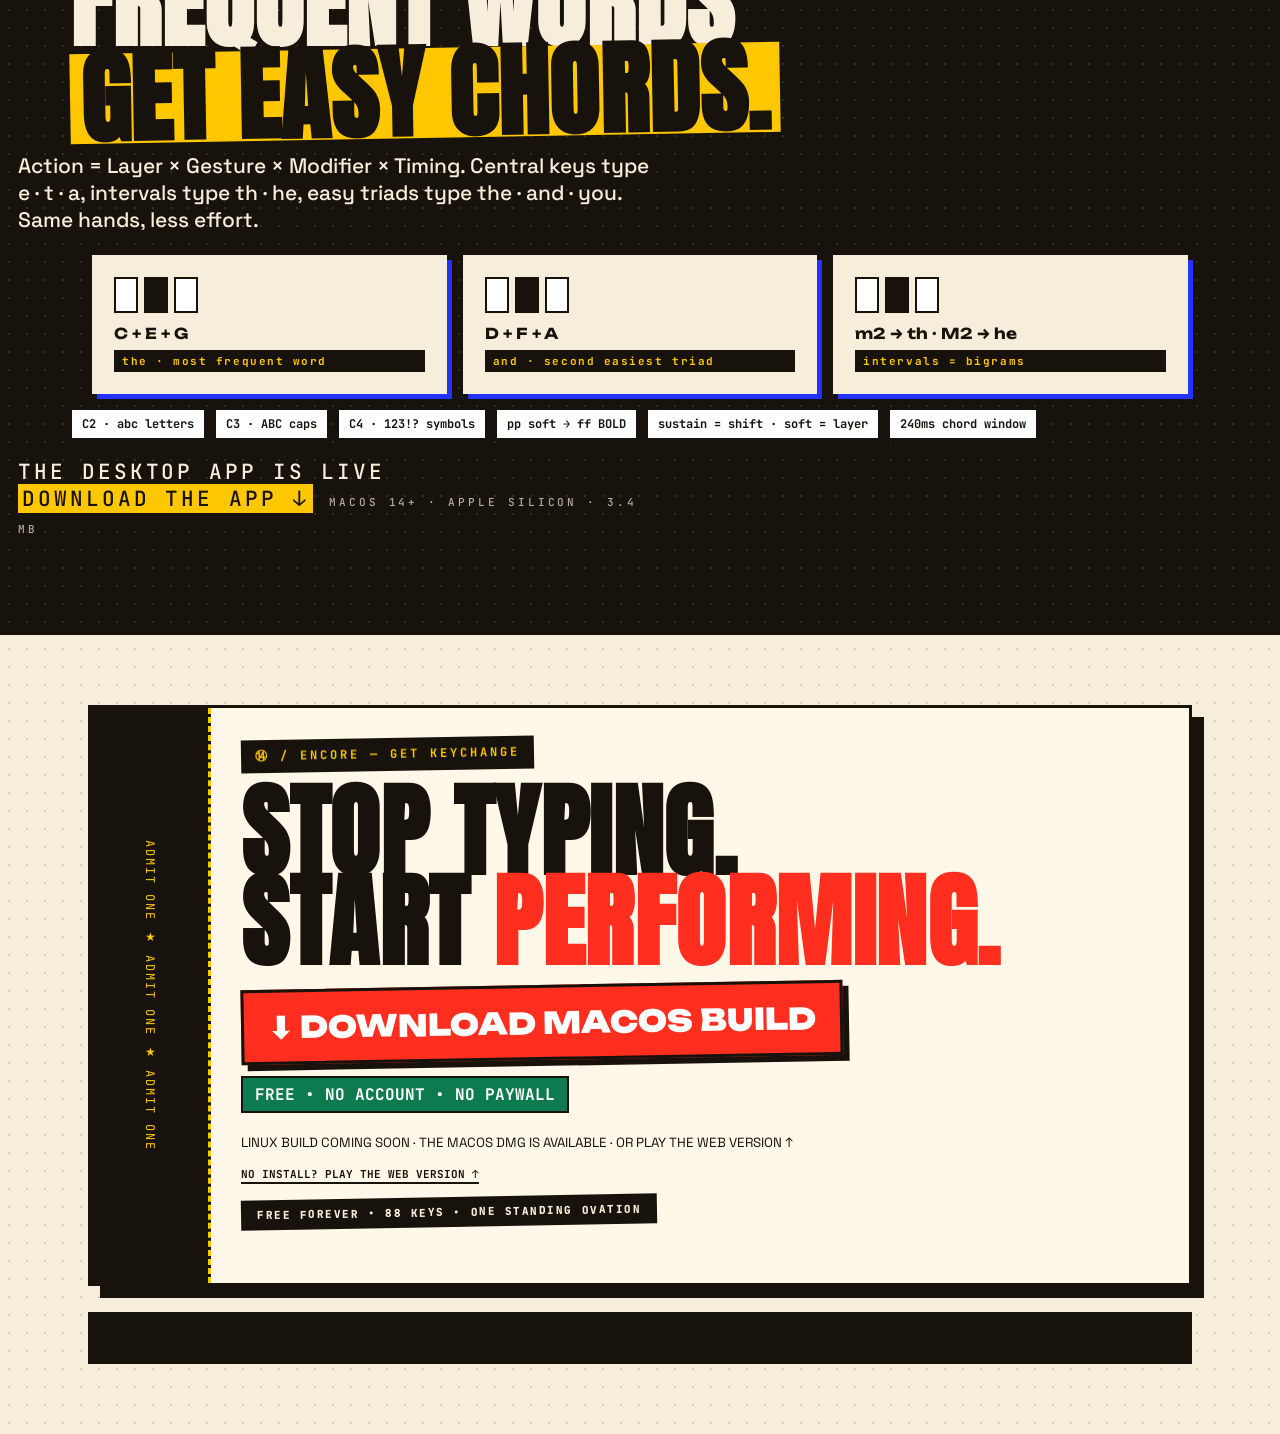
==== commit 7a87a849: "Point every download at GitHub Releases - Rewrite the root README for people who want to install and" ====
--- a/index.html
+++ b/index.html
@@ -67,7 +67,7 @@
       "description": "KeyChange turns any MIDI piano into a keyboard. Every key types a character, velocity controls boldness, chords fire shortcuts, and sustain holds your spaces.",
       "applicationCategory": "MusicApplication",
       "applicationSubCategory": "Text input",
-      "operatingSystem": "macOS 14+, Windows 11",
+      "operatingSystem": "macOS 14+ (Apple Silicon)",
       "isAccessibleForFree": true,
       "offers": { "@type": "Offer", "price": "0", "priceCurrency": "USD" },
       "screenshot": "https://abhinav-prabhakar.github.io/KeyChange/assets/og.png",
@@ -258,7 +258,7 @@
     <div class="chord reveal"><span class="chord-notes"><i></i><i></i><i></i></span><b>m2 → th · M2 → he</b><span class="mono">intervals = bigrams</span></div>
   </div>
   <div class="chip-row"><span class="chip">C2 · abc letters</span><span class="chip">C3 · ABC caps</span><span class="chip">C4 · 123!? symbols</span><span class="chip">pp soft → ff BOLD</span><span class="chip">sustain = shift · soft = layer</span><span class="chip">240ms chord window</span></div>
-  <p class="lede mono" style="margin-top:18px">THE DESKTOP APP IS LIVE IN ./app — RUST + GPUI · REAL MIDI IN · SIMULATED PLAYER</p>
+  <p class="lede mono" style="margin-top:18px">THE DESKTOP APP IS LIVE<br><a class="inline-cta" href="https://github.com/Abhinav-Prabhakar/KeyChange/releases/latest">DOWNLOAD THE APP ↓</a> <span class="fine">MACOS 14+ · APPLE SILICON · 3.4 MB</span></p>
 </section>
 
 <!-- ============ ⑭ / ENCORE ============ -->
@@ -269,10 +269,11 @@
       <div class="sec-label">⑭ / ENCORE — GET KEYCHANGE</div>
       <h2 class="mega sm">STOP TYPING.<br>START <span class="hl-r">PERFORMING.</span></h2>
       <div class="cta-row">
-        <a class="btn-big" href="#" id="dlBtn">⬇ DOWNLOAD — FREE FOREVER</a>
+        <a class="btn-big" href="https://github.com/Abhinav-Prabhakar/KeyChange/releases/latest" id="dlBtn" target="_blank" rel="noopener">⬇ DOWNLOAD FOR MACOS</a>
         <span class="free-tag">FREE • NO ACCOUNT • NO PAYWALL</span>
       </div>
-      <small>MACOS 14+ · WINDOWS 11 · 4MB · NO ACCOUNT · MIDI IN · QWERTY FALLBACK · FREE FOREVER</small>
+      <small id="dlNote">MACOS 14+ · APPLE SILICON · 3.4 MB · NO ACCOUNT · MIDI IN · QWERTY FALLBACK · FREE FOREVER</small>
+      <div class="alt-row"><a class="alt-link" id="webLink" href="#top">NO INSTALL? PLAY THE WEB VERSION ↑</a></div>
       <div class="mono fin-note" style="margin-top:14px">FREE FOREVER • 88 KEYS • ONE STANDING OVATION</div>
       <div class="confetti" id="confetti"></div>
     </div>
--- a/style.css
+++ b/style.css
@@ -357,6 +357,12 @@
 .cta-row{display:flex;gap:16px;align-items:center;flex-wrap:wrap;margin:18px 0;justify-content:flex-start}
 .btn-big{font-family:Unbounded;font-weight:900;font-size:clamp(19px,3.2vw,30px);background:var(--red);color:#fff;text-decoration:none;padding:16px 24px;border:3px solid var(--ink);box-shadow:6px 6px 0 var(--ink);display:inline-block;transform:rotate(-1deg)}
 .btn-big:hover{transform:rotate(1deg) scale(1.03);background:var(--green)}
+.inline-cta{color:var(--ink);text-decoration:none;background:var(--yellow);border-bottom:3px solid var(--ink);padding:1px 4px}
+.inline-cta:hover{background:var(--red);color:#fff}
+.fine{font-size:11px;opacity:.7}
+.alt-row{margin:10px 0 0}
+.alt-link{font-family:"JetBrains Mono",monospace;font-size:11px;font-weight:700;color:var(--ink);text-decoration:none;border-bottom:2px solid var(--ink);padding-bottom:1px}
+.alt-link:hover{color:var(--red);border-color:var(--red)}
 .free-tag{font-family:"JetBrains Mono",monospace;font-weight:700;background:var(--green);color:#fff;border:2px solid var(--ink);padding:6px 12px}
 .kc-footer{display:flex;justify-content:space-between;gap:10px;flex-wrap:wrap;font-family:"JetBrains Mono",monospace;font-size:12px;margin-top:26px;padding-top:14px;border-top:2px solid var(--ink);color:var(--ink)}
 .kc-footer a{color:var(--ink)}
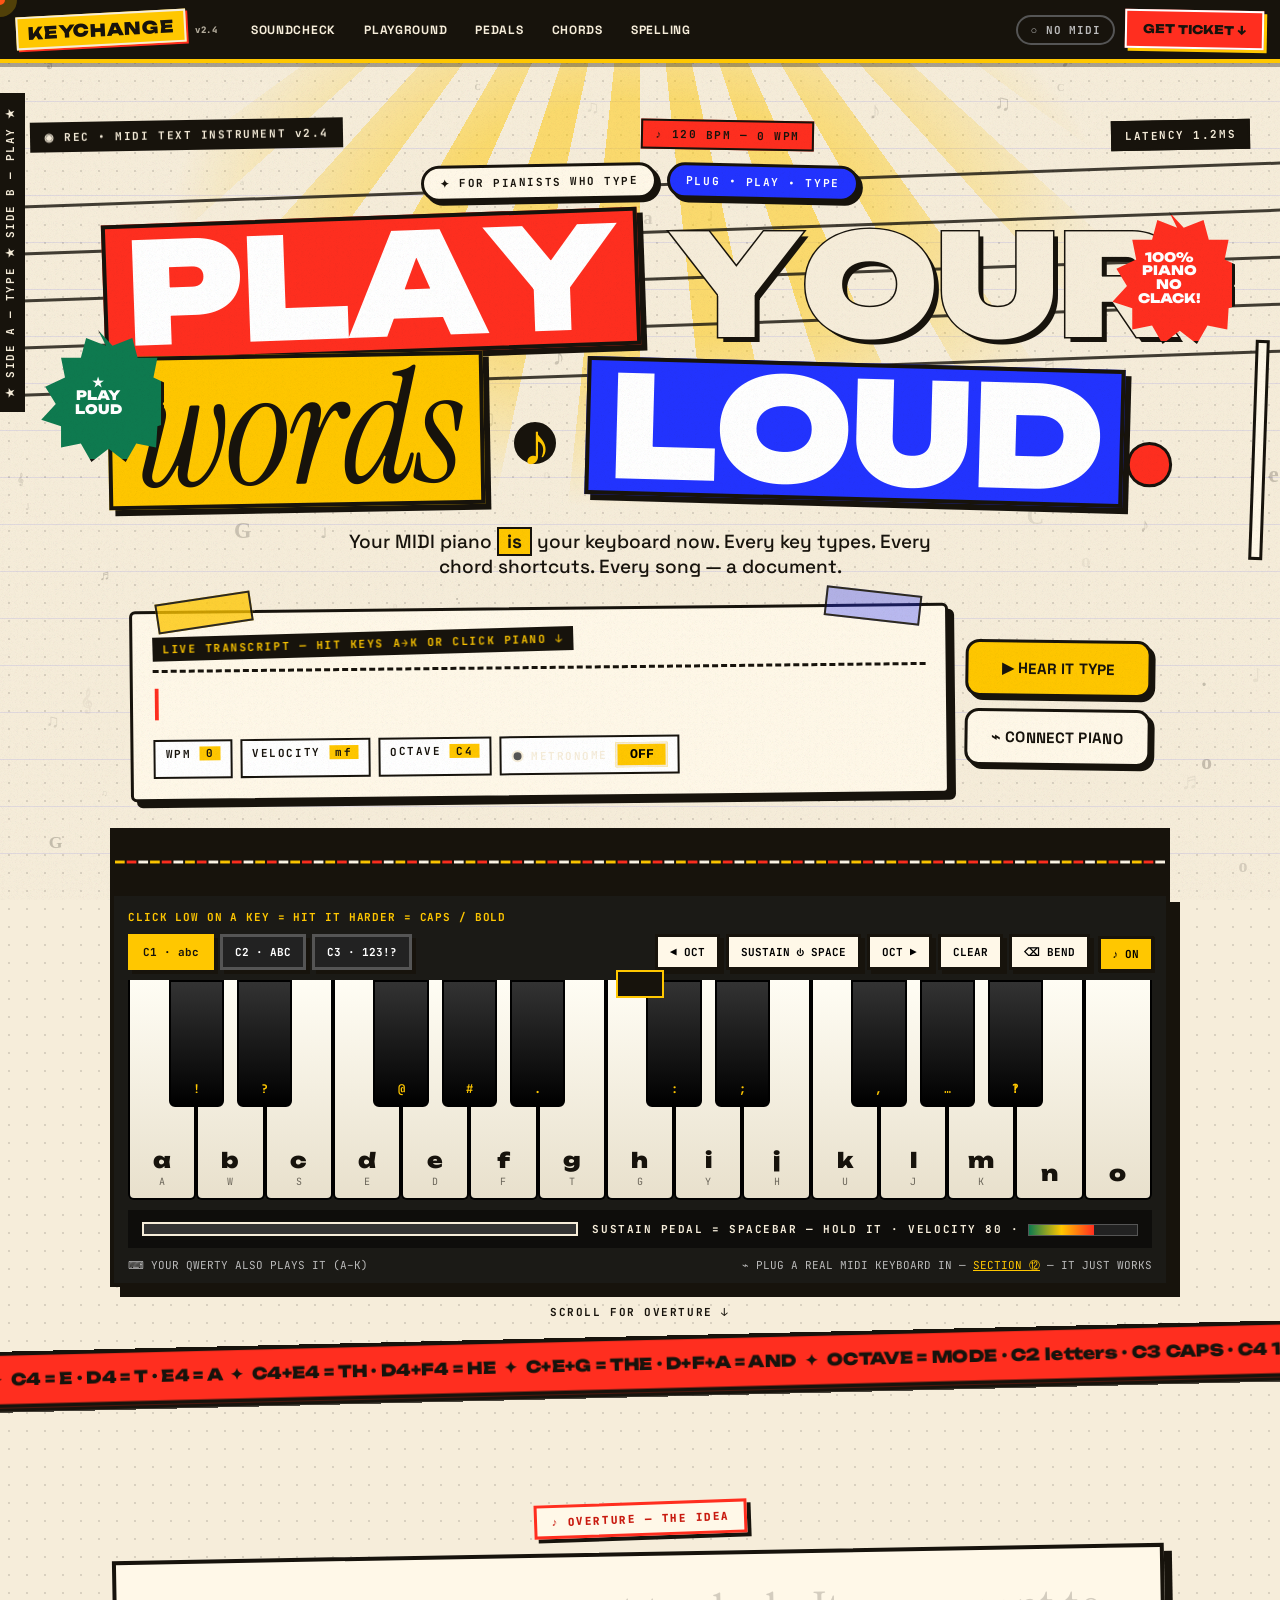
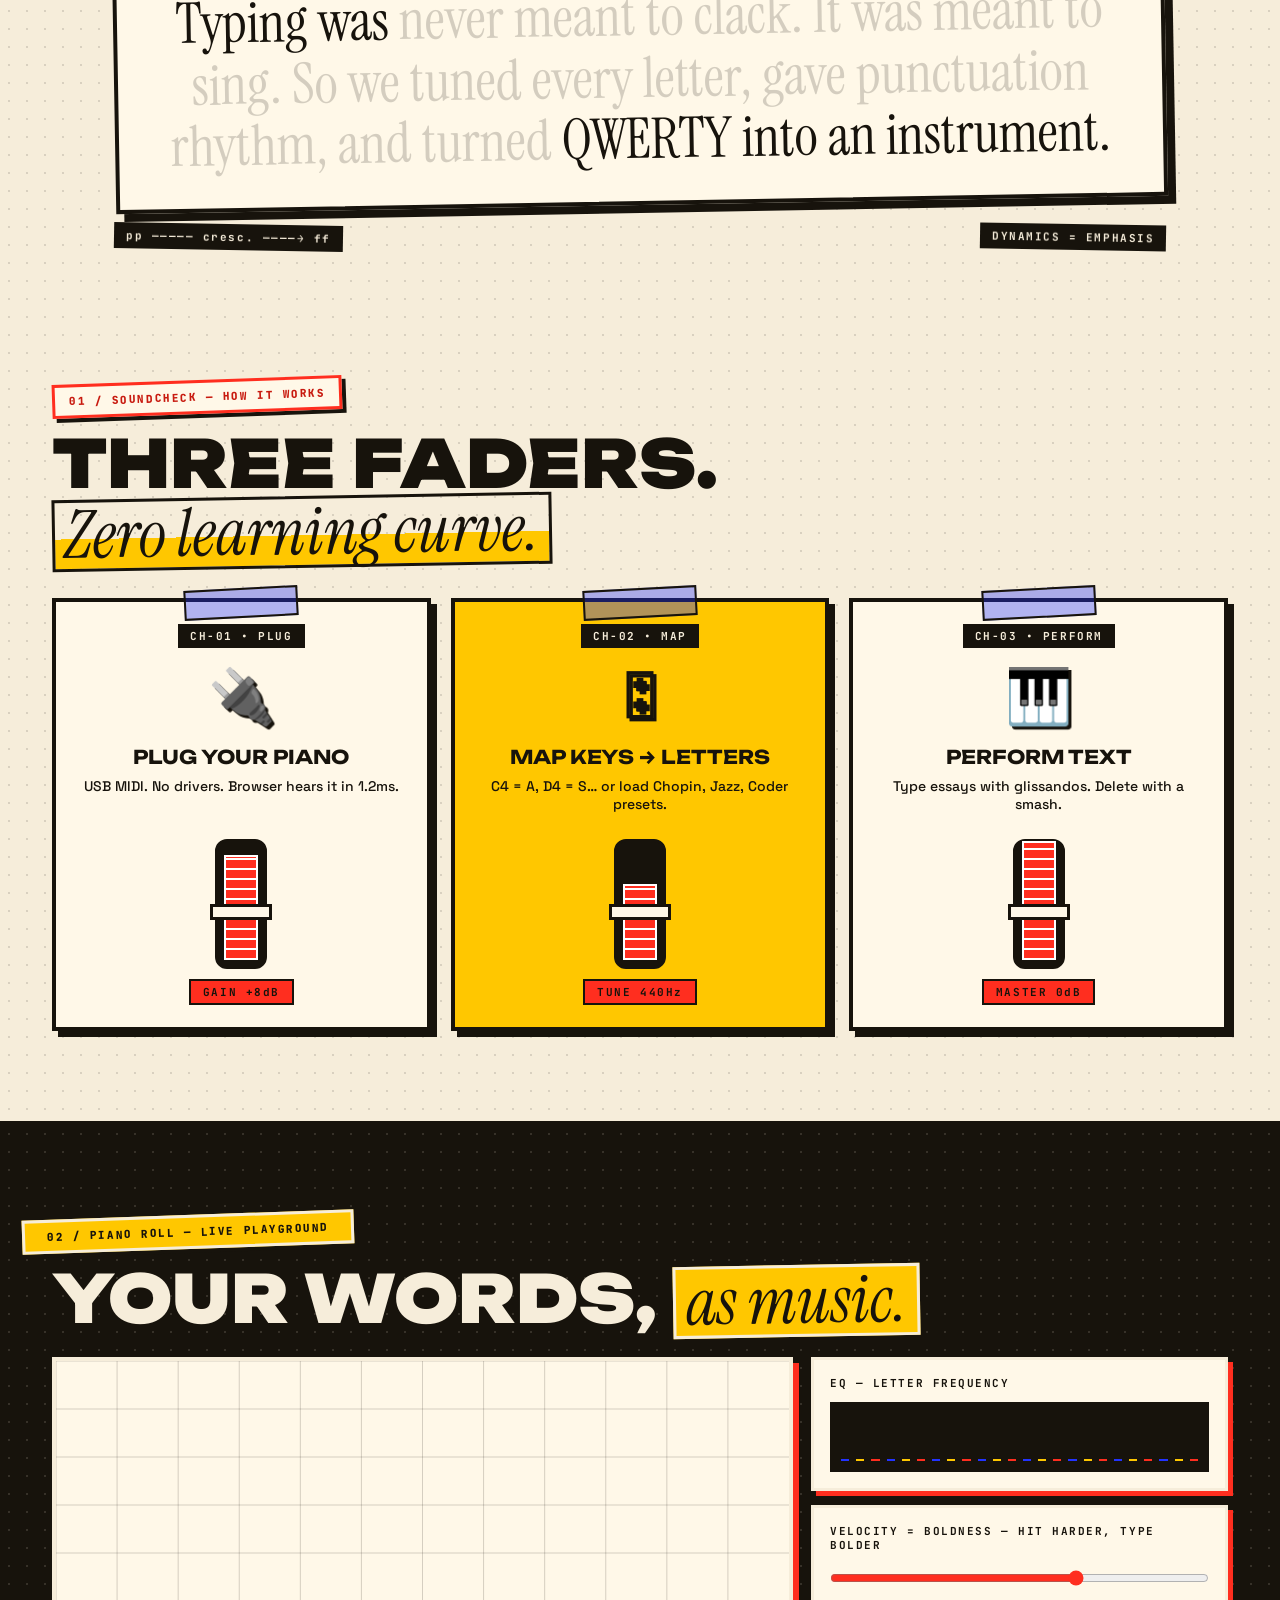
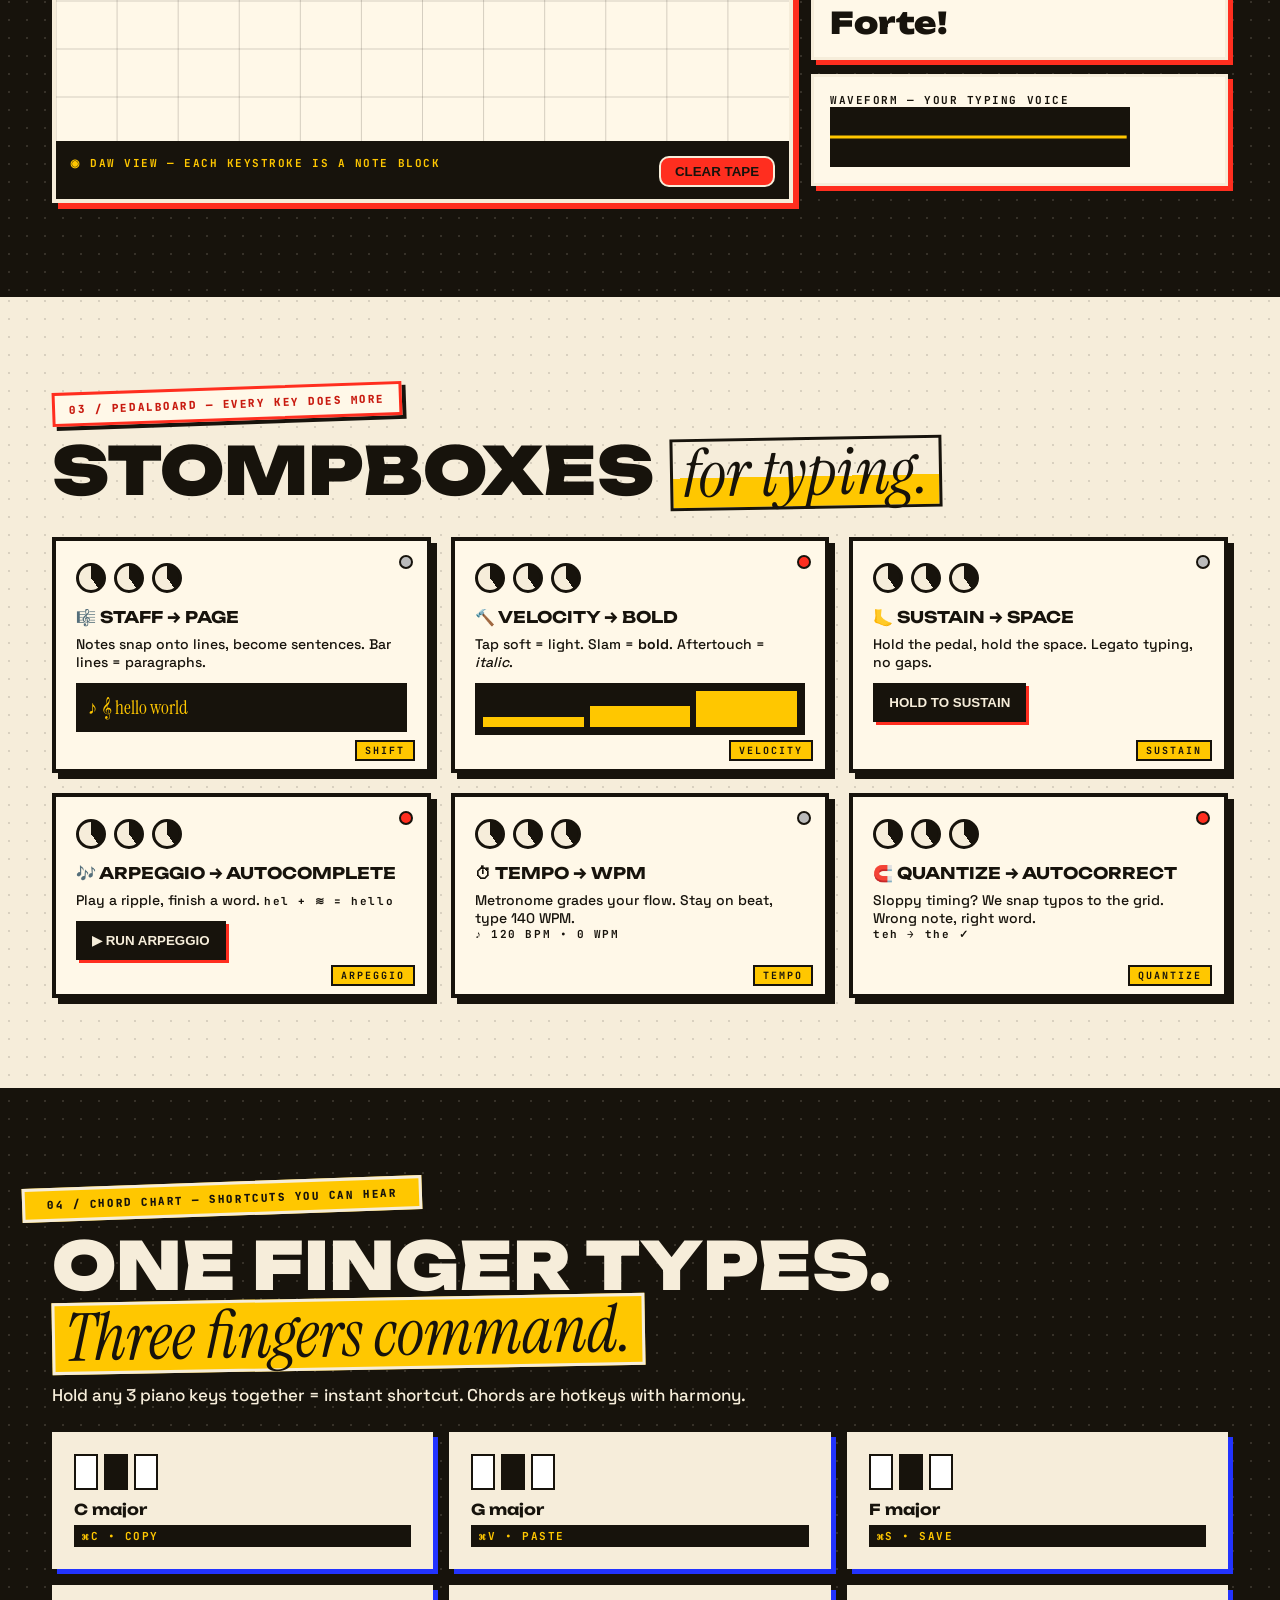
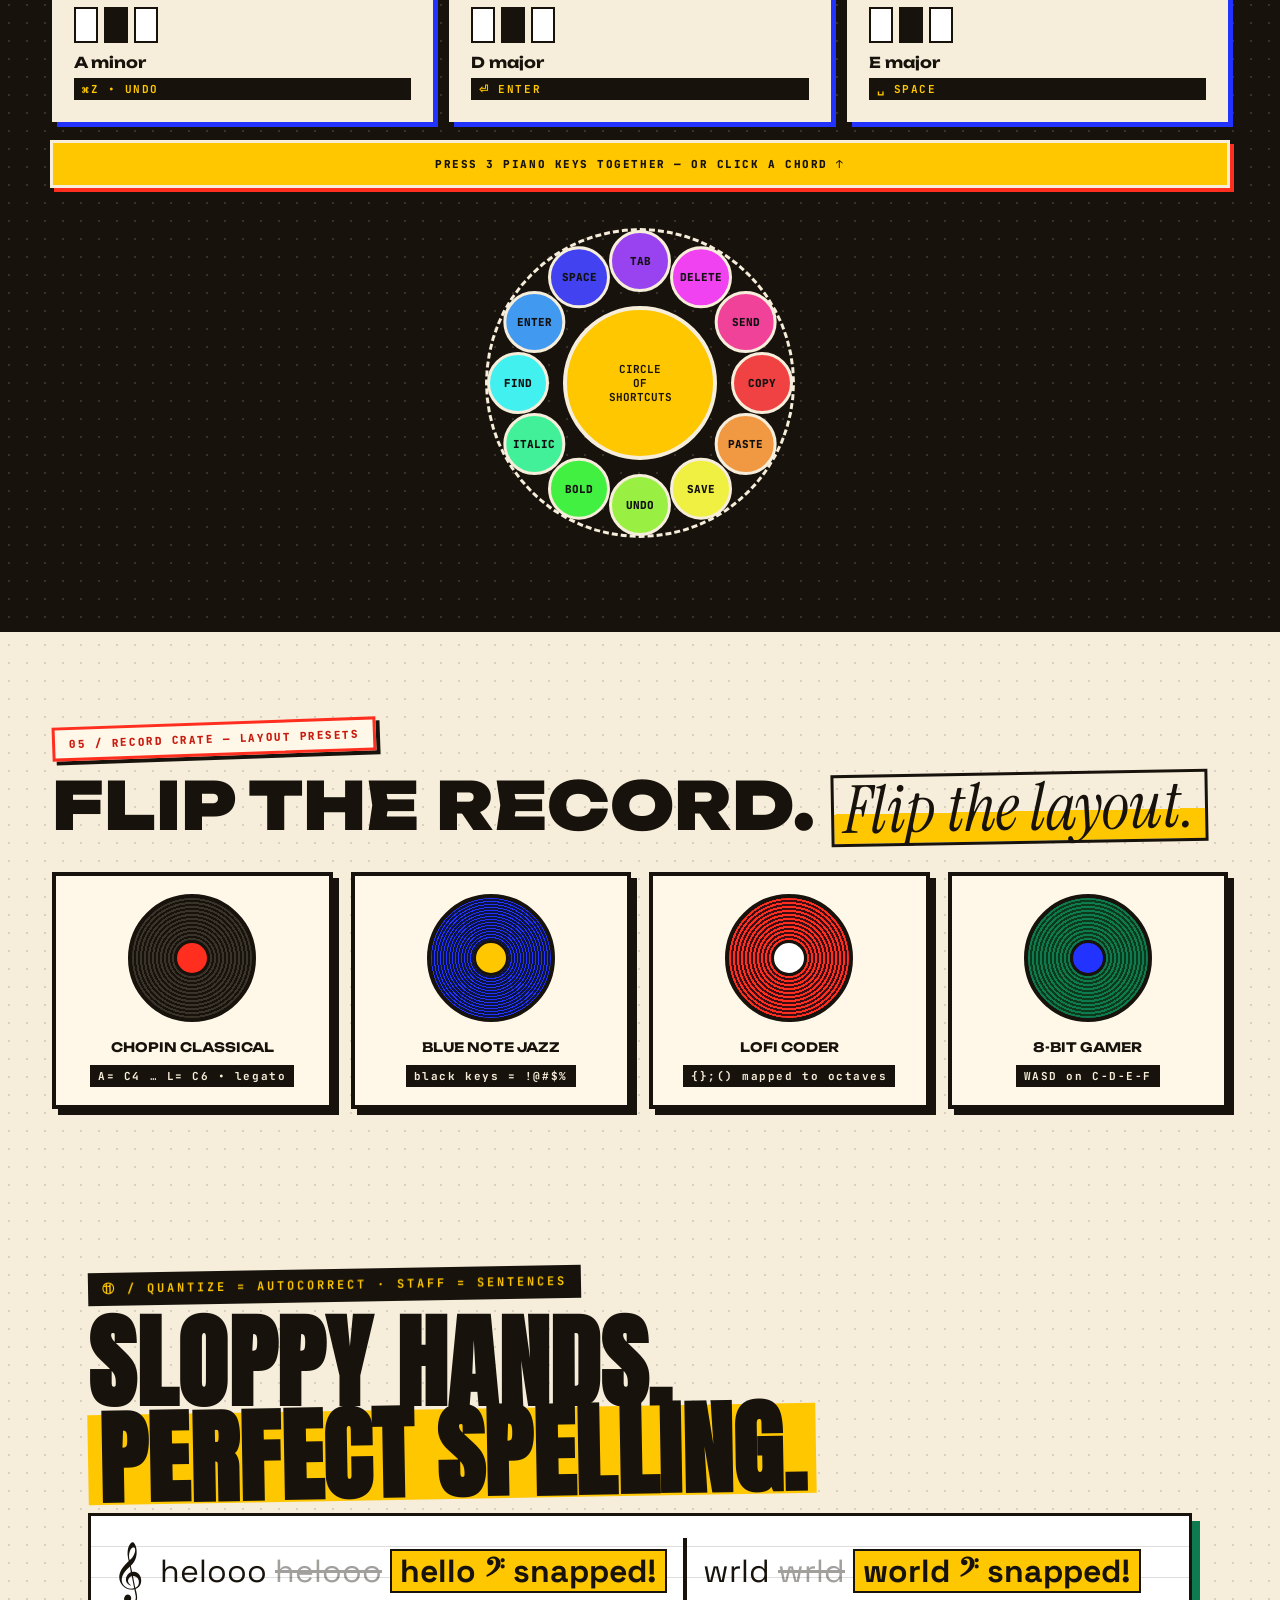
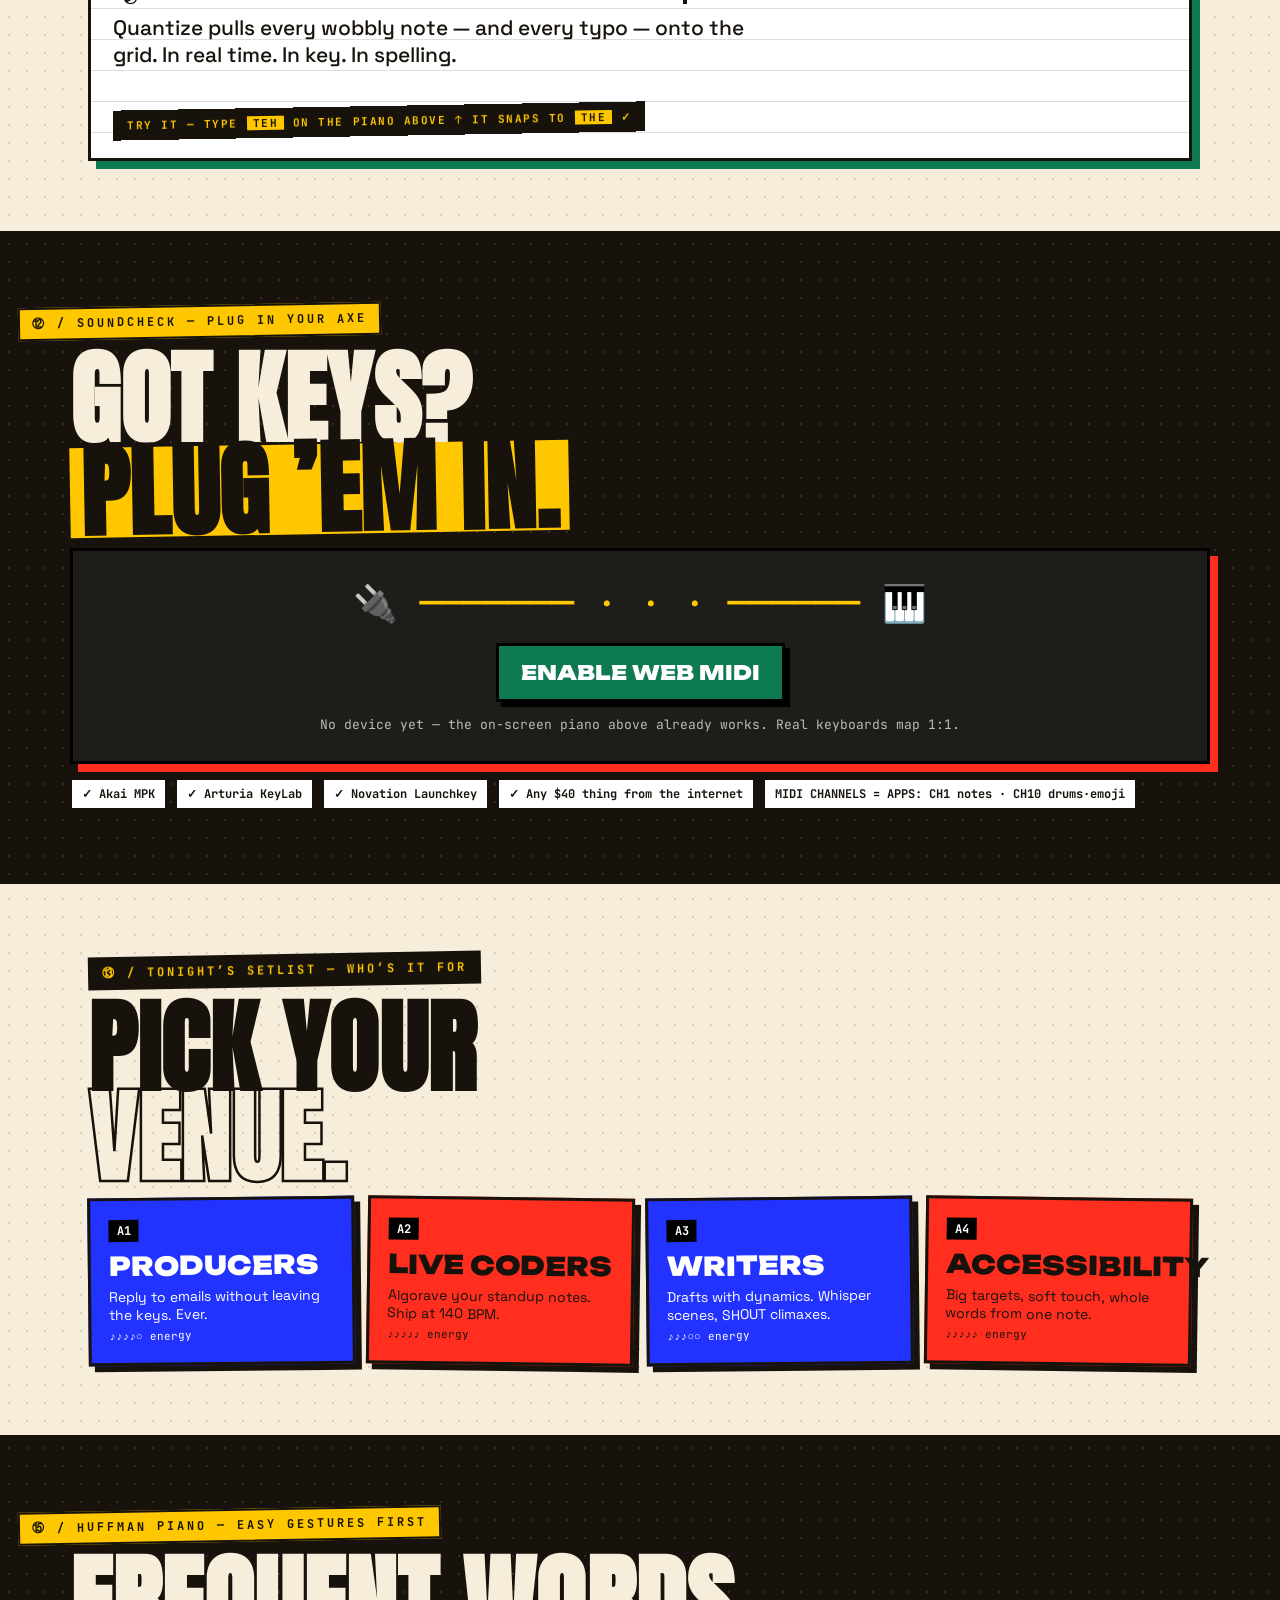
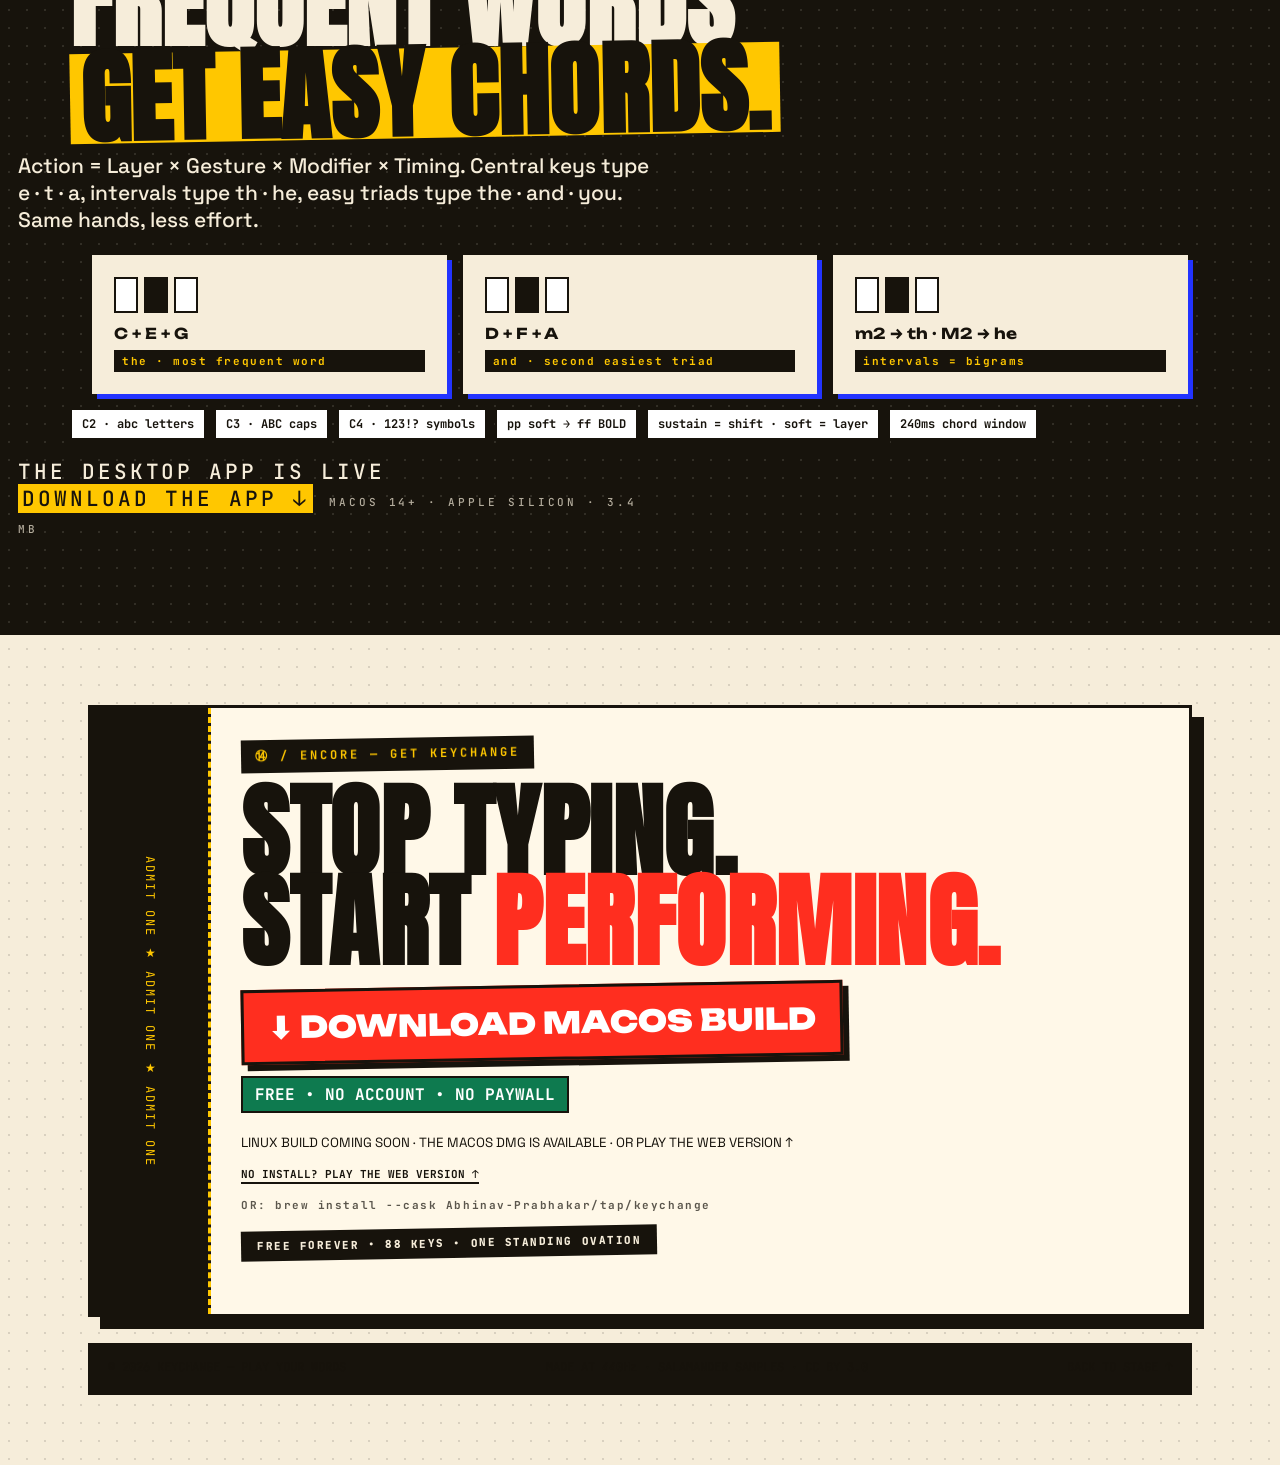
==== commit cbfb4c24: "Teach the instrument back The gesture sheet is playable: every word tile and dot ruler sends its not" ====
--- a/index.html
+++ b/index.html
@@ -274,6 +274,7 @@
       </div>
       <small id="dlNote">MACOS 14+ · APPLE SILICON · 3.4 MB · NO ACCOUNT · MIDI IN · QWERTY FALLBACK · FREE FOREVER</small>
       <div class="alt-row"><a class="alt-link" id="webLink" href="#top">NO INSTALL? PLAY THE WEB VERSION ↑</a></div>
+      <div class="alt-row"><span class="mono fine">OR: brew install --cask Abhinav-Prabhakar/tap/keychange</span></div>
       <div class="mono fin-note" style="margin-top:14px">FREE FOREVER • 88 KEYS • ONE STANDING OVATION</div>
       <div class="confetti" id="confetti"></div>
     </div>
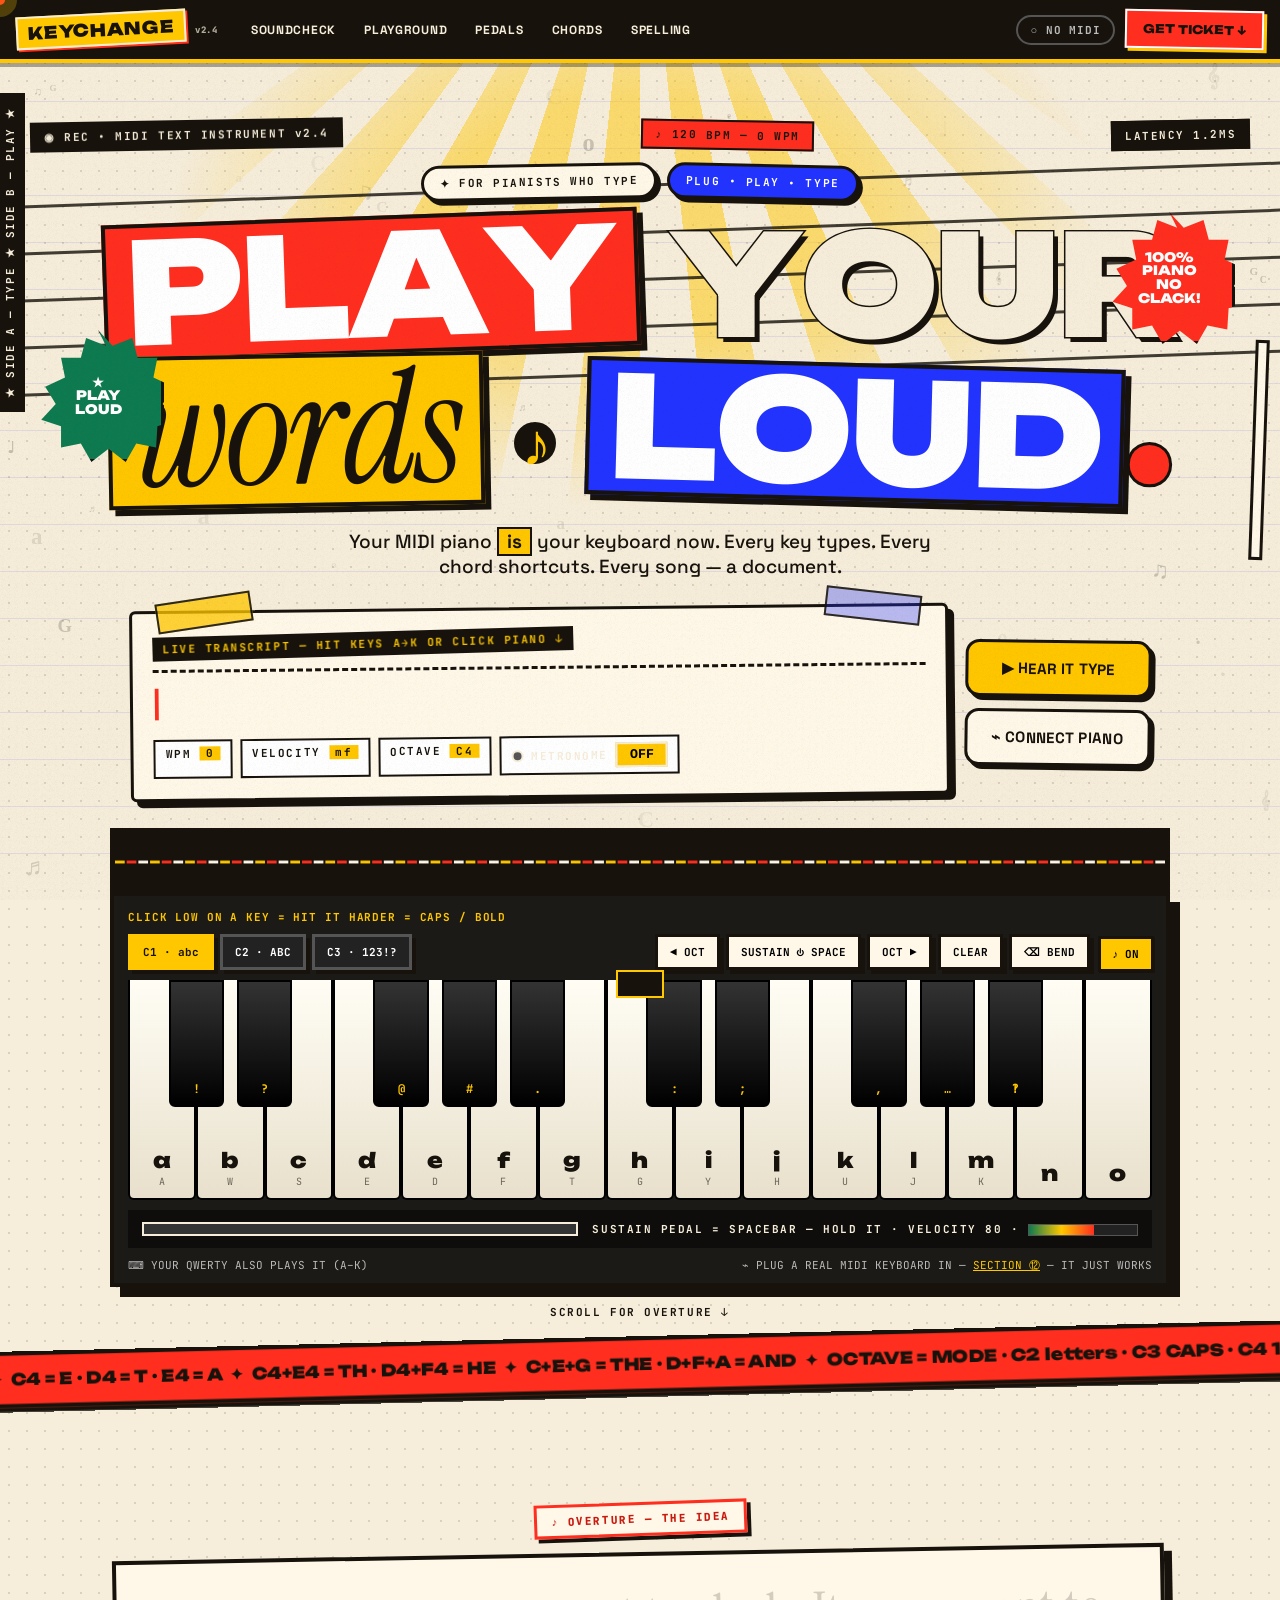
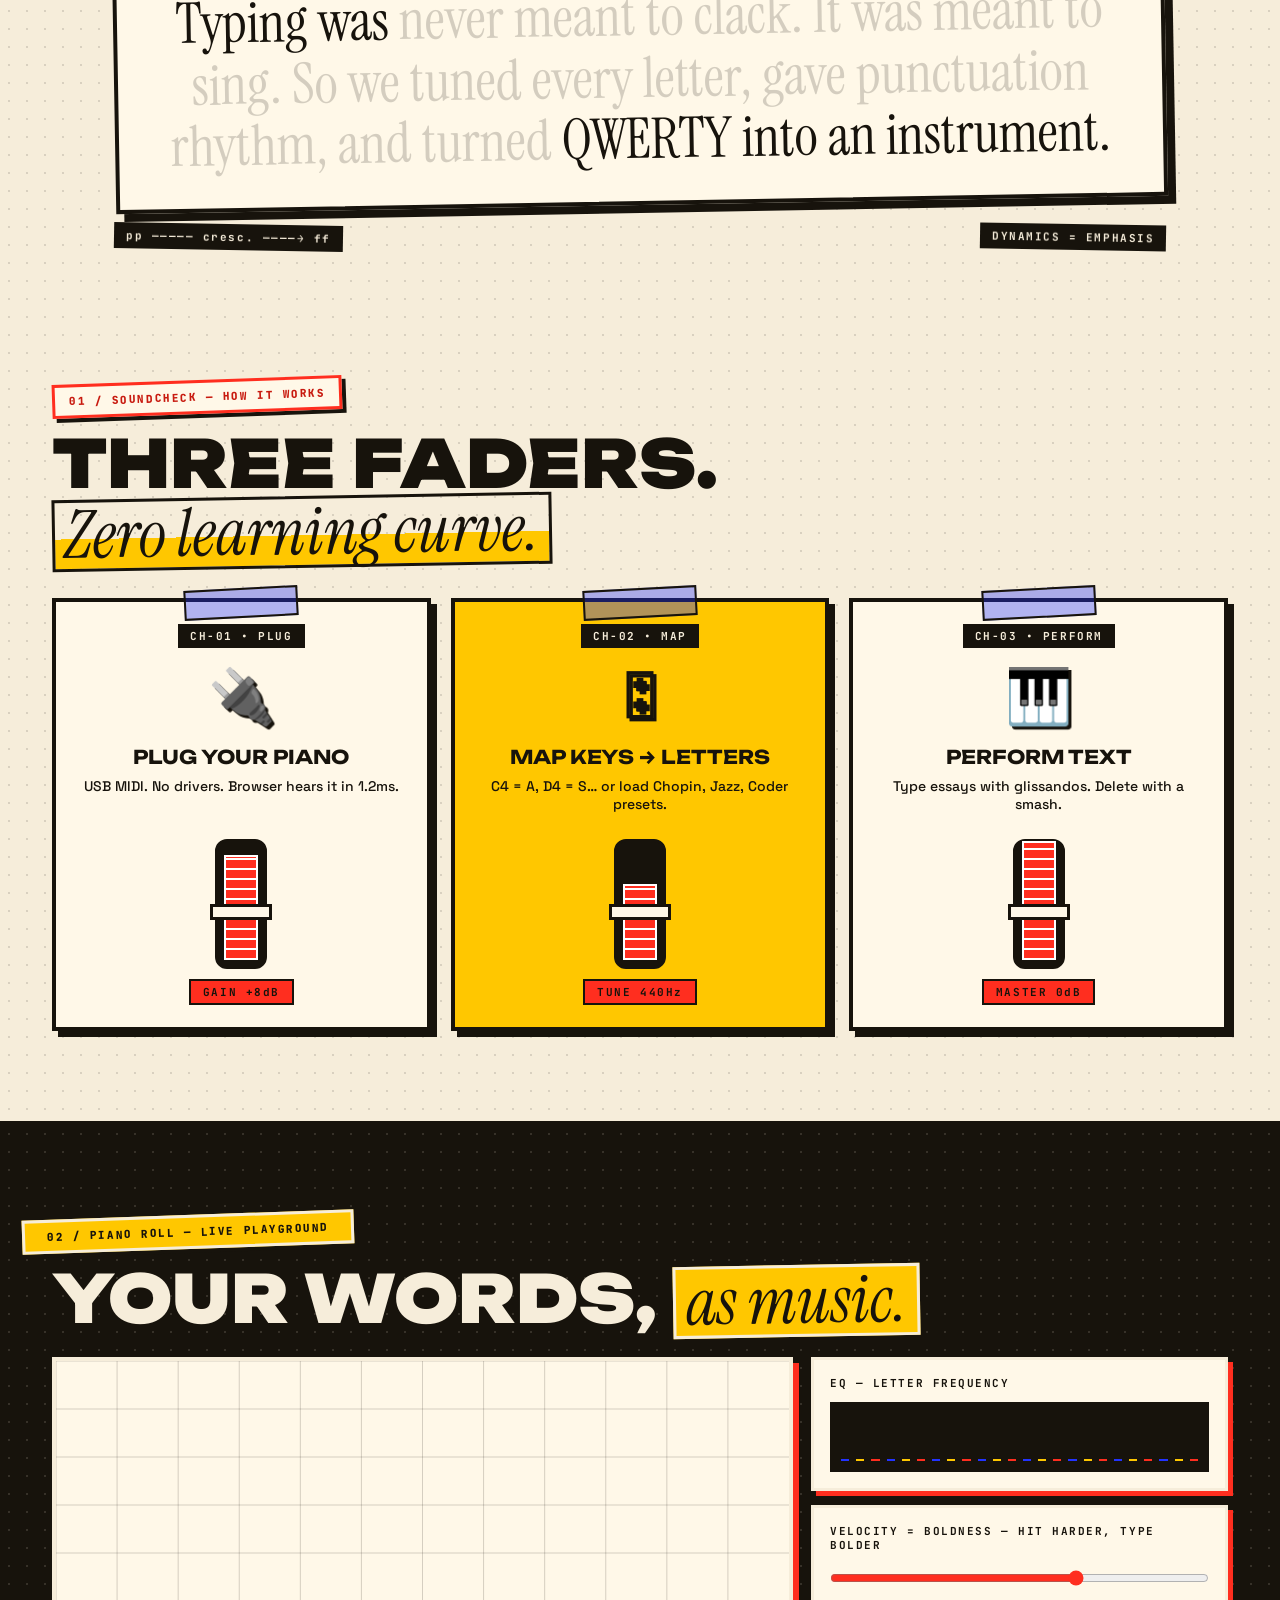
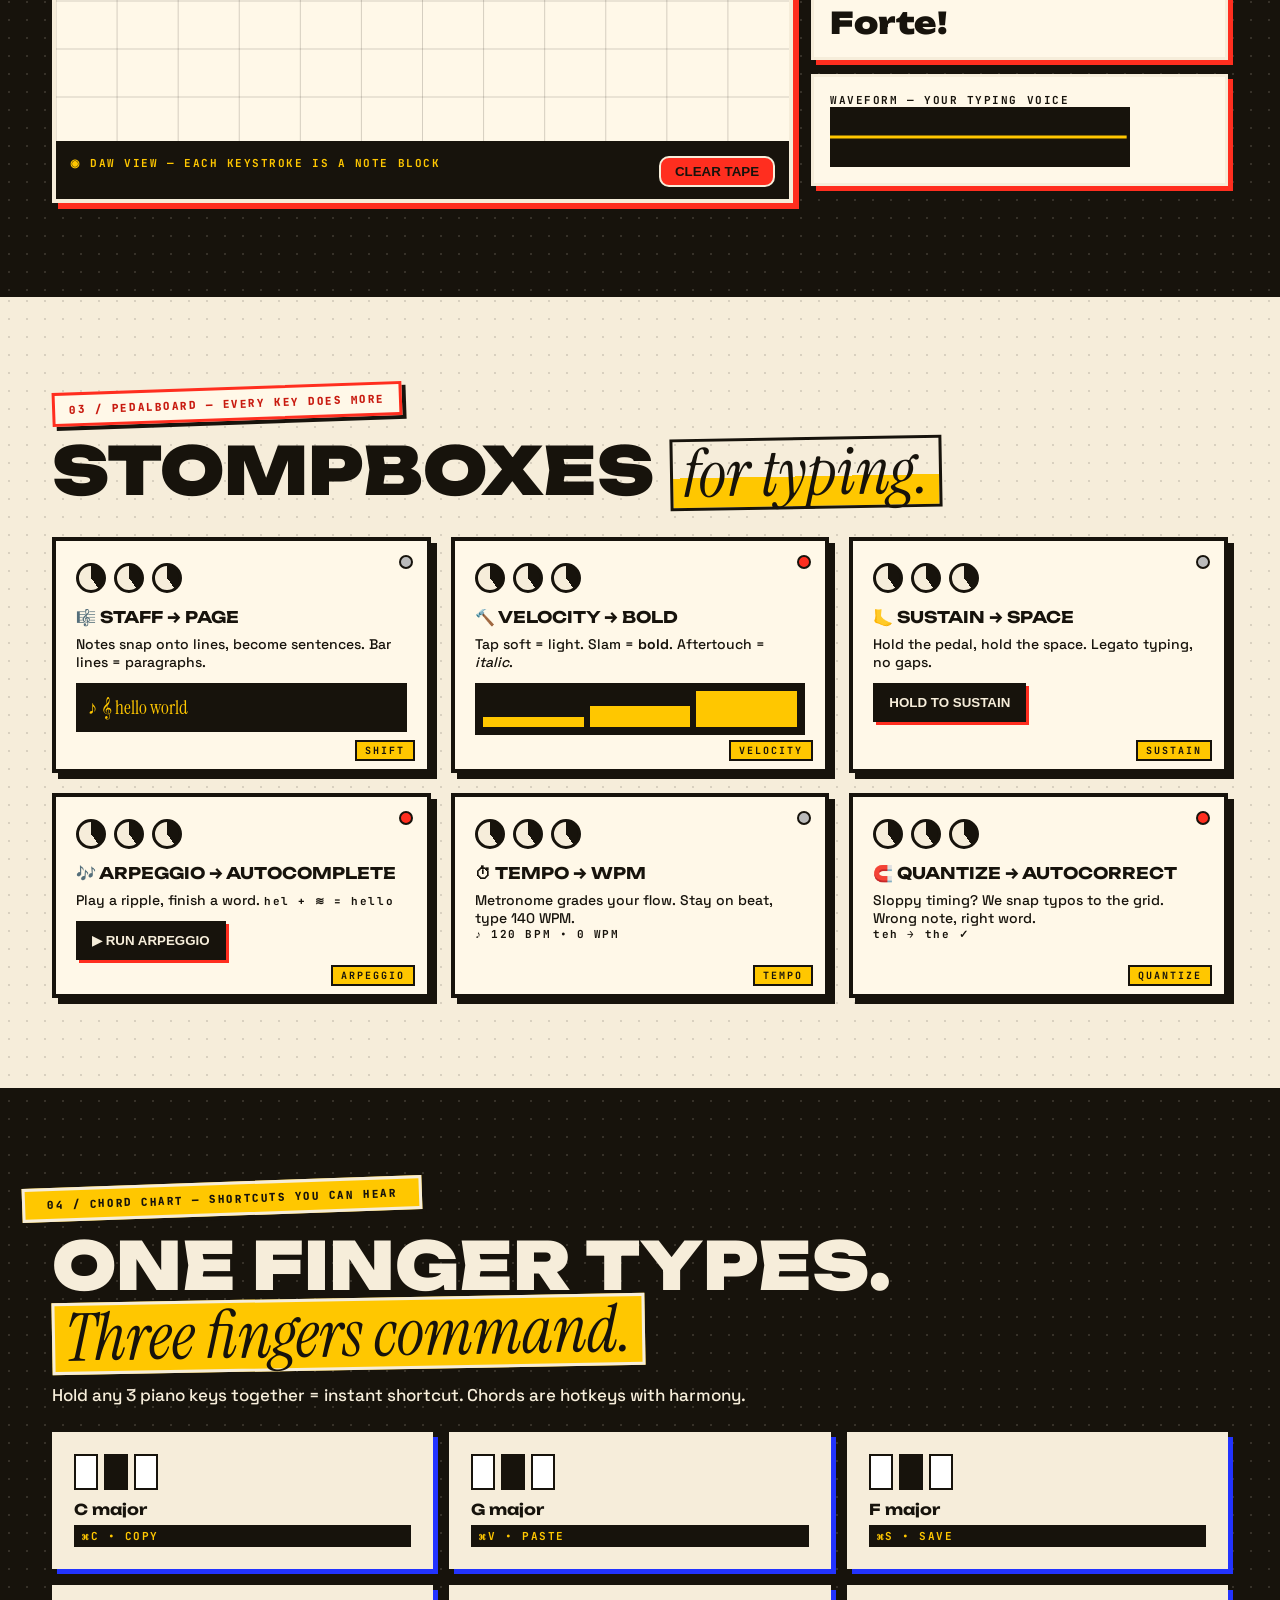
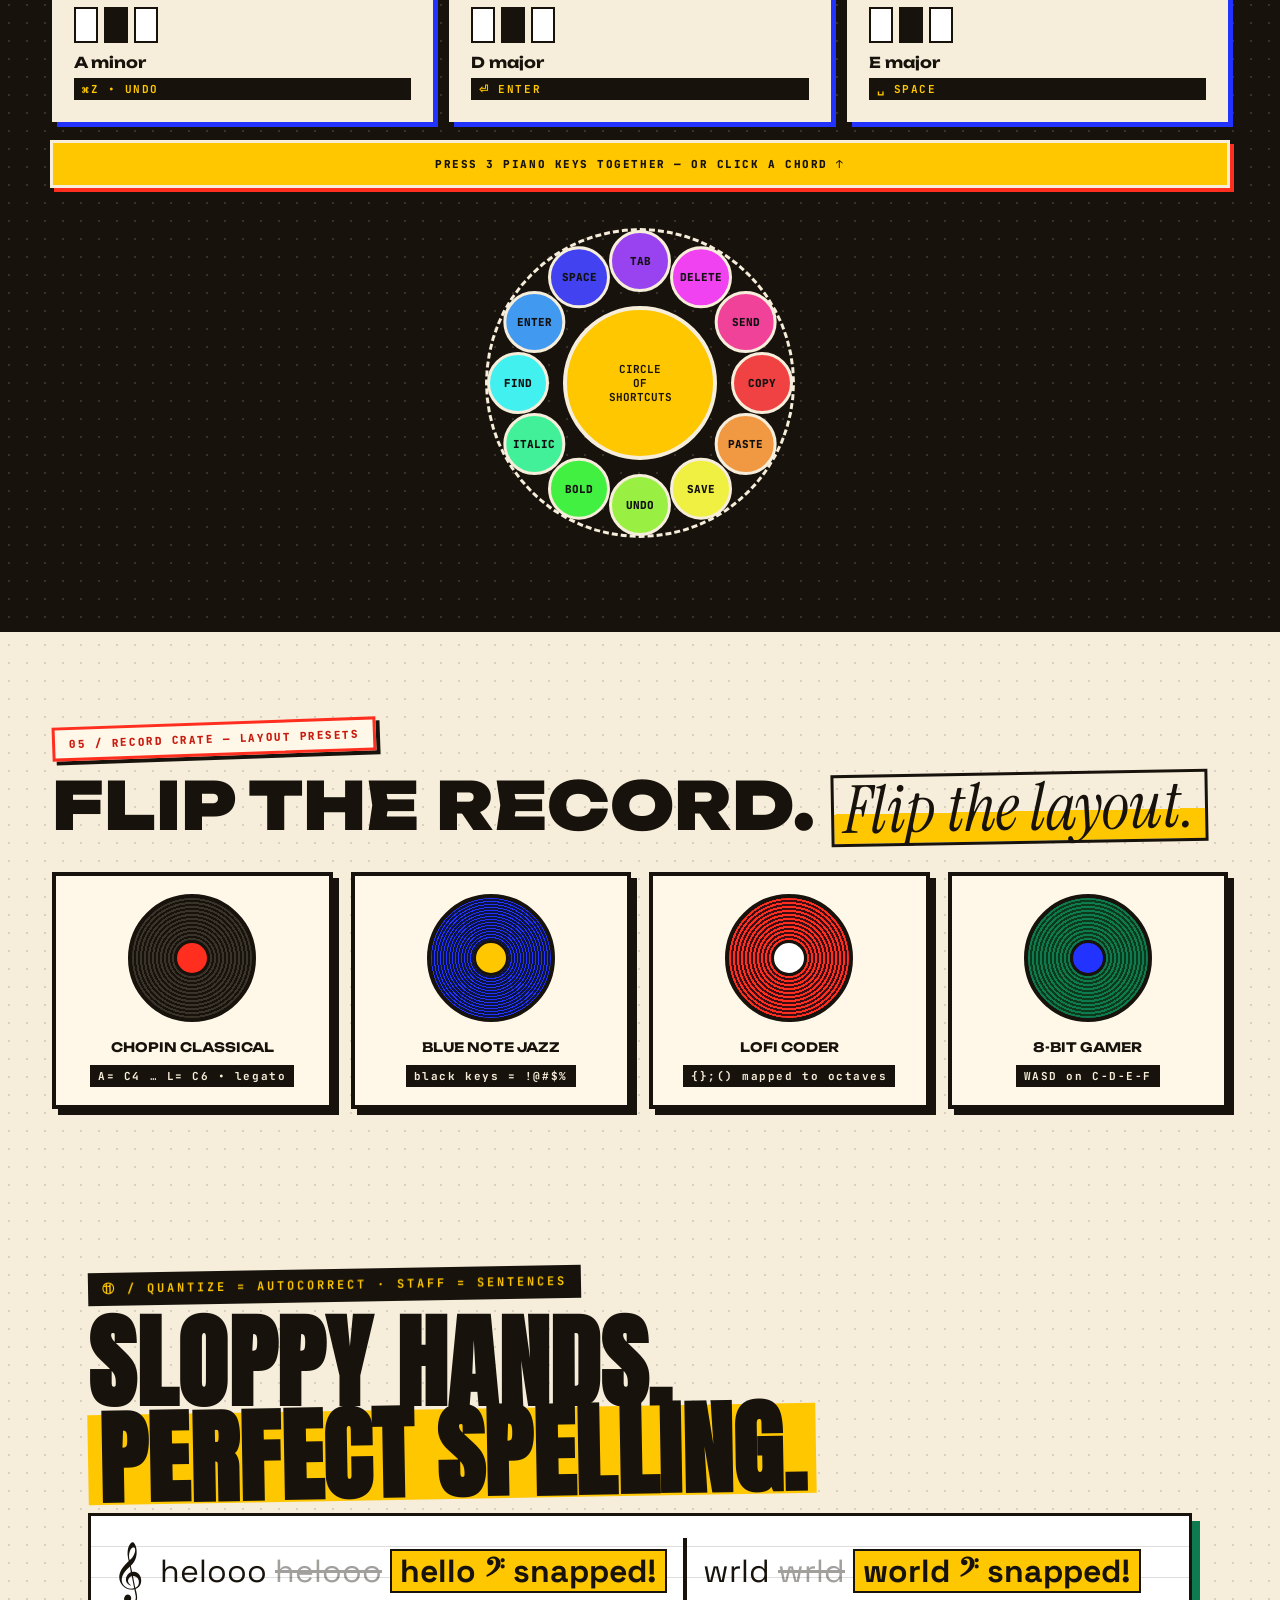
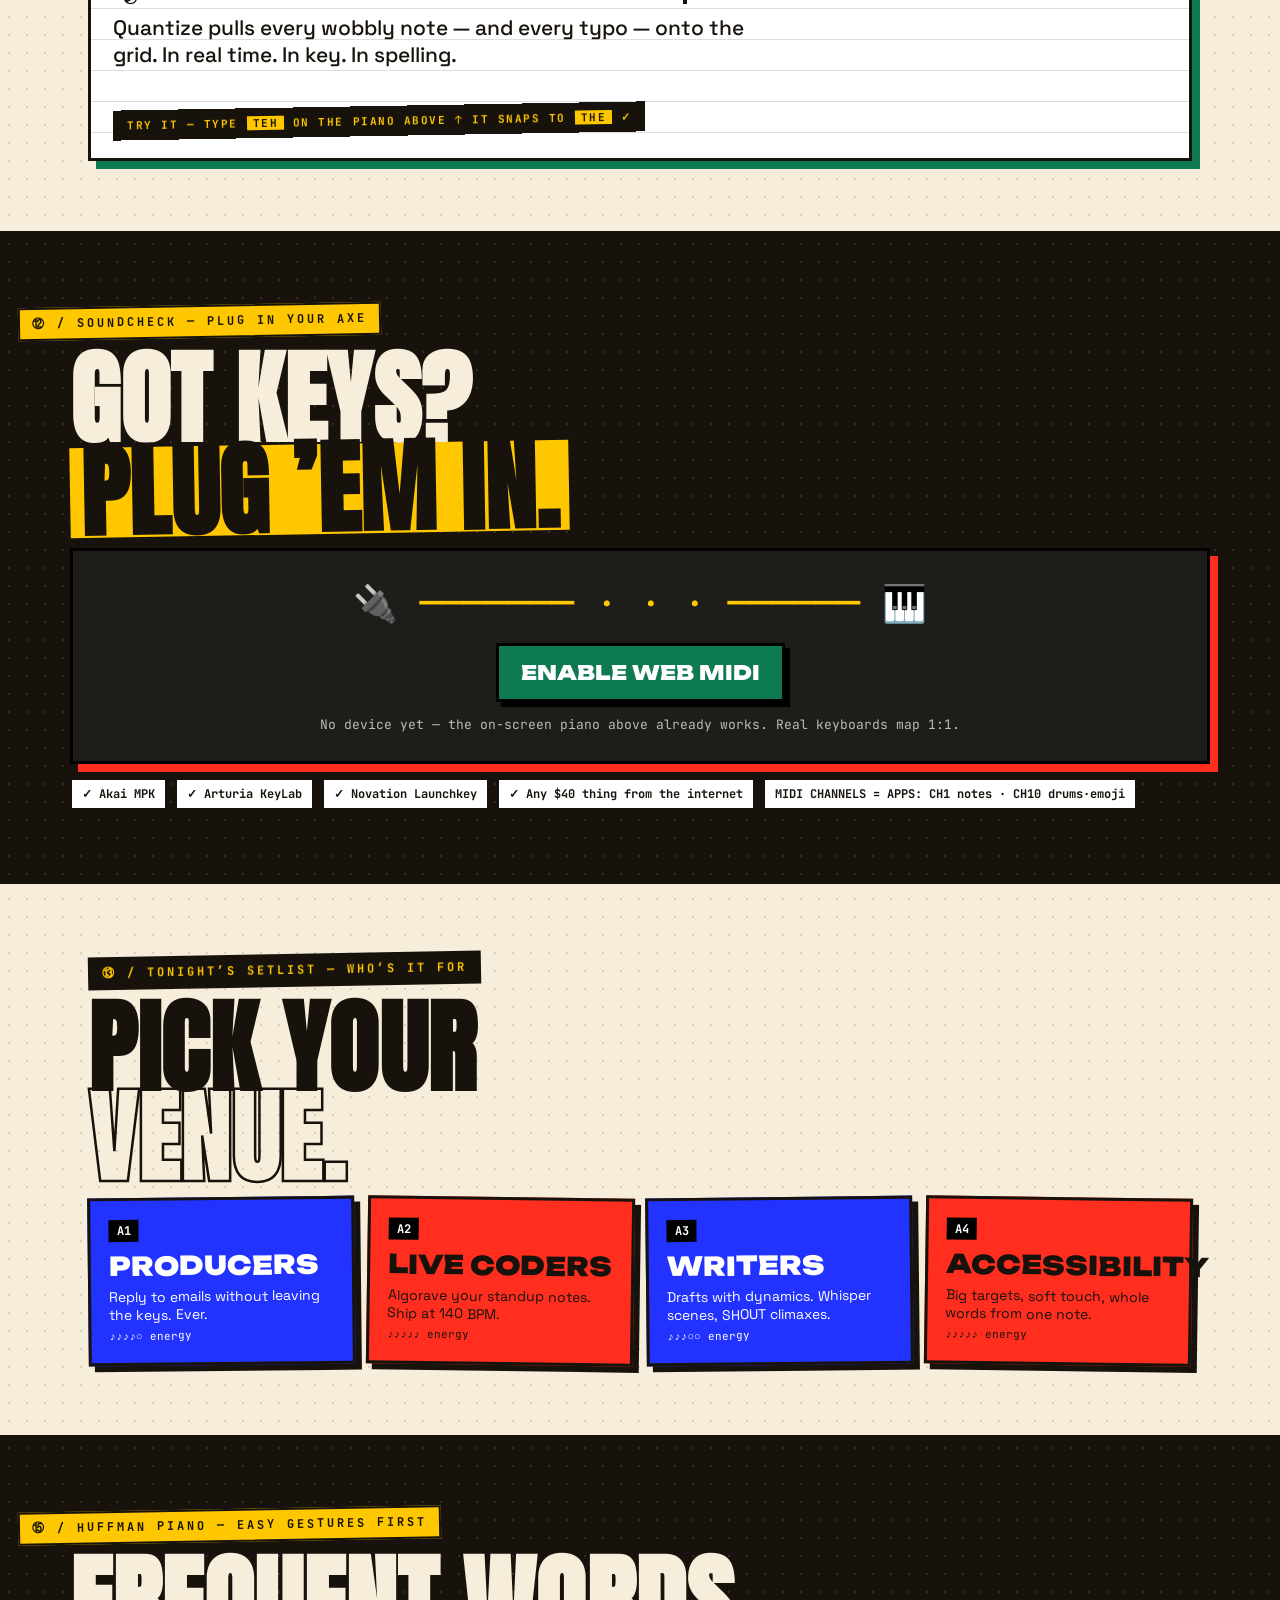
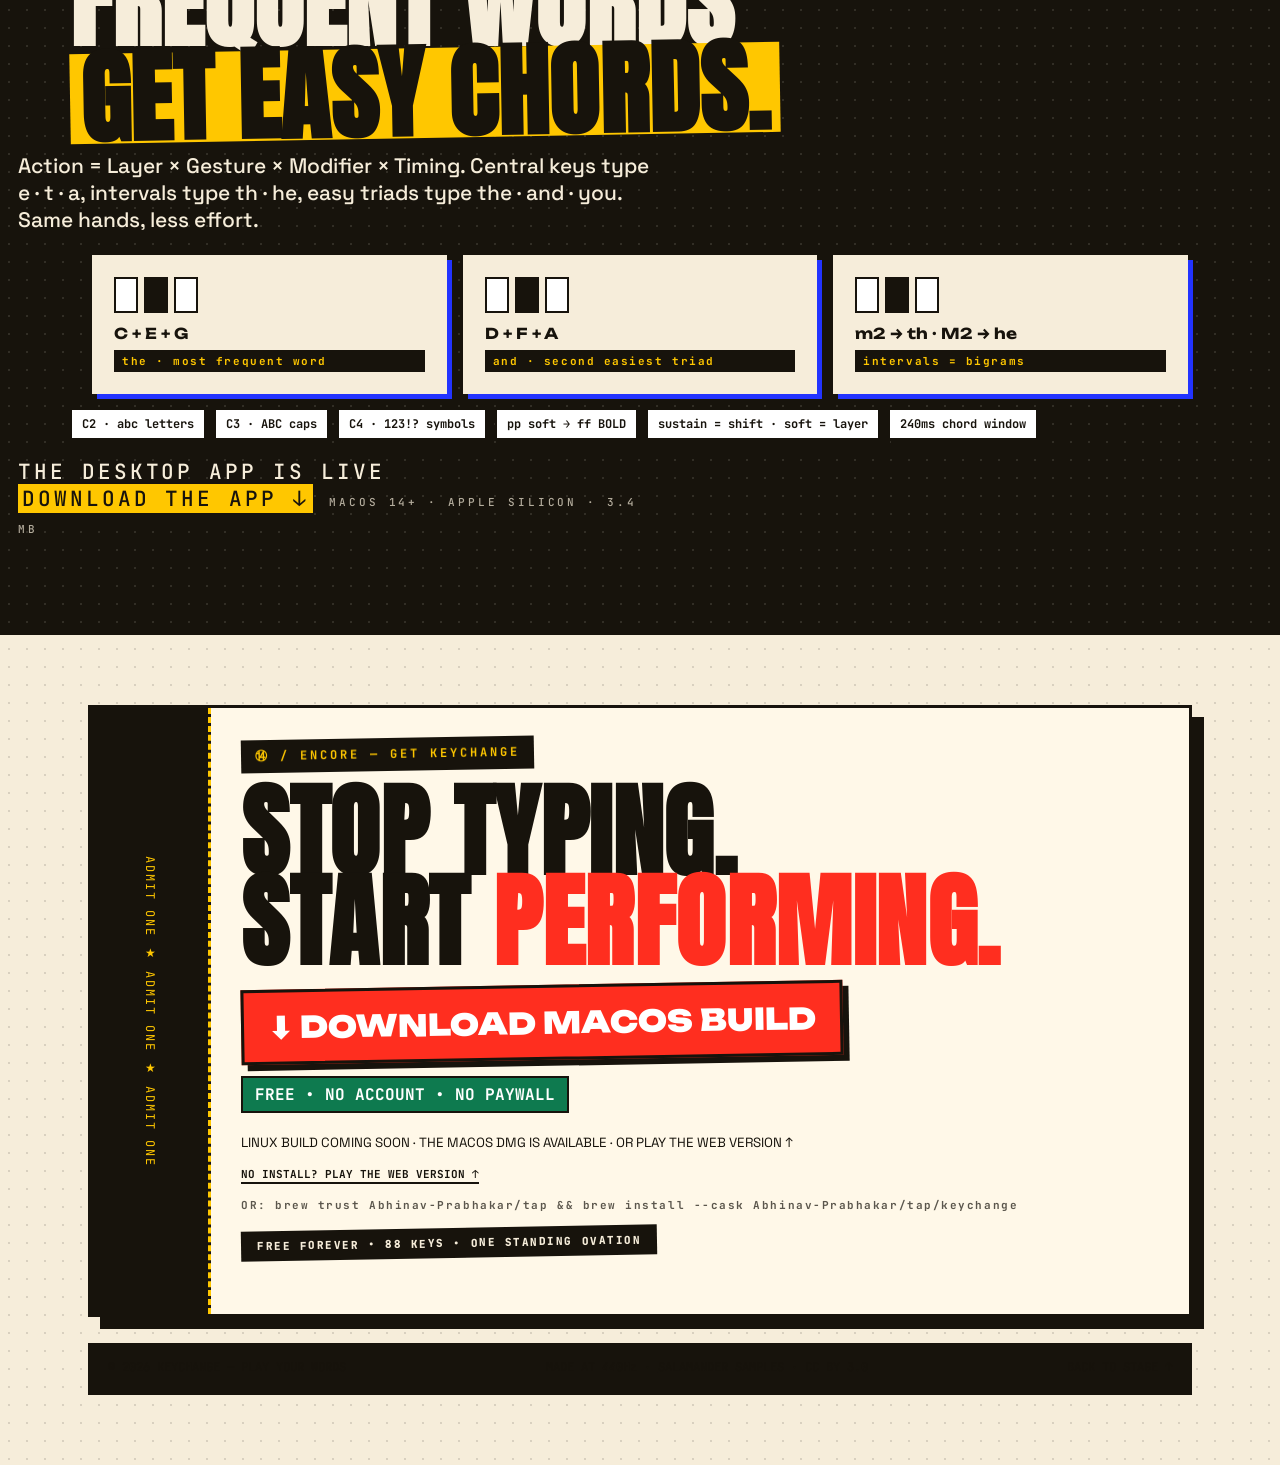
==== commit 093e4567: "Document tap trust and the practice screenshot Homebrew refuses casks from third-party taps until th" ====
--- a/index.html
+++ b/index.html
@@ -274,7 +274,7 @@
       </div>
       <small id="dlNote">MACOS 14+ · APPLE SILICON · 3.4 MB · NO ACCOUNT · MIDI IN · QWERTY FALLBACK · FREE FOREVER</small>
       <div class="alt-row"><a class="alt-link" id="webLink" href="#top">NO INSTALL? PLAY THE WEB VERSION ↑</a></div>
-      <div class="alt-row"><span class="mono fine">OR: brew install --cask Abhinav-Prabhakar/tap/keychange</span></div>
+      <div class="alt-row"><span class="mono fine">OR: brew trust Abhinav-Prabhakar/tap &amp;&amp; brew install --cask Abhinav-Prabhakar/tap/keychange</span></div>
       <div class="mono fin-note" style="margin-top:14px">FREE FOREVER • 88 KEYS • ONE STANDING OVATION</div>
       <div class="confetti" id="confetti"></div>
     </div>
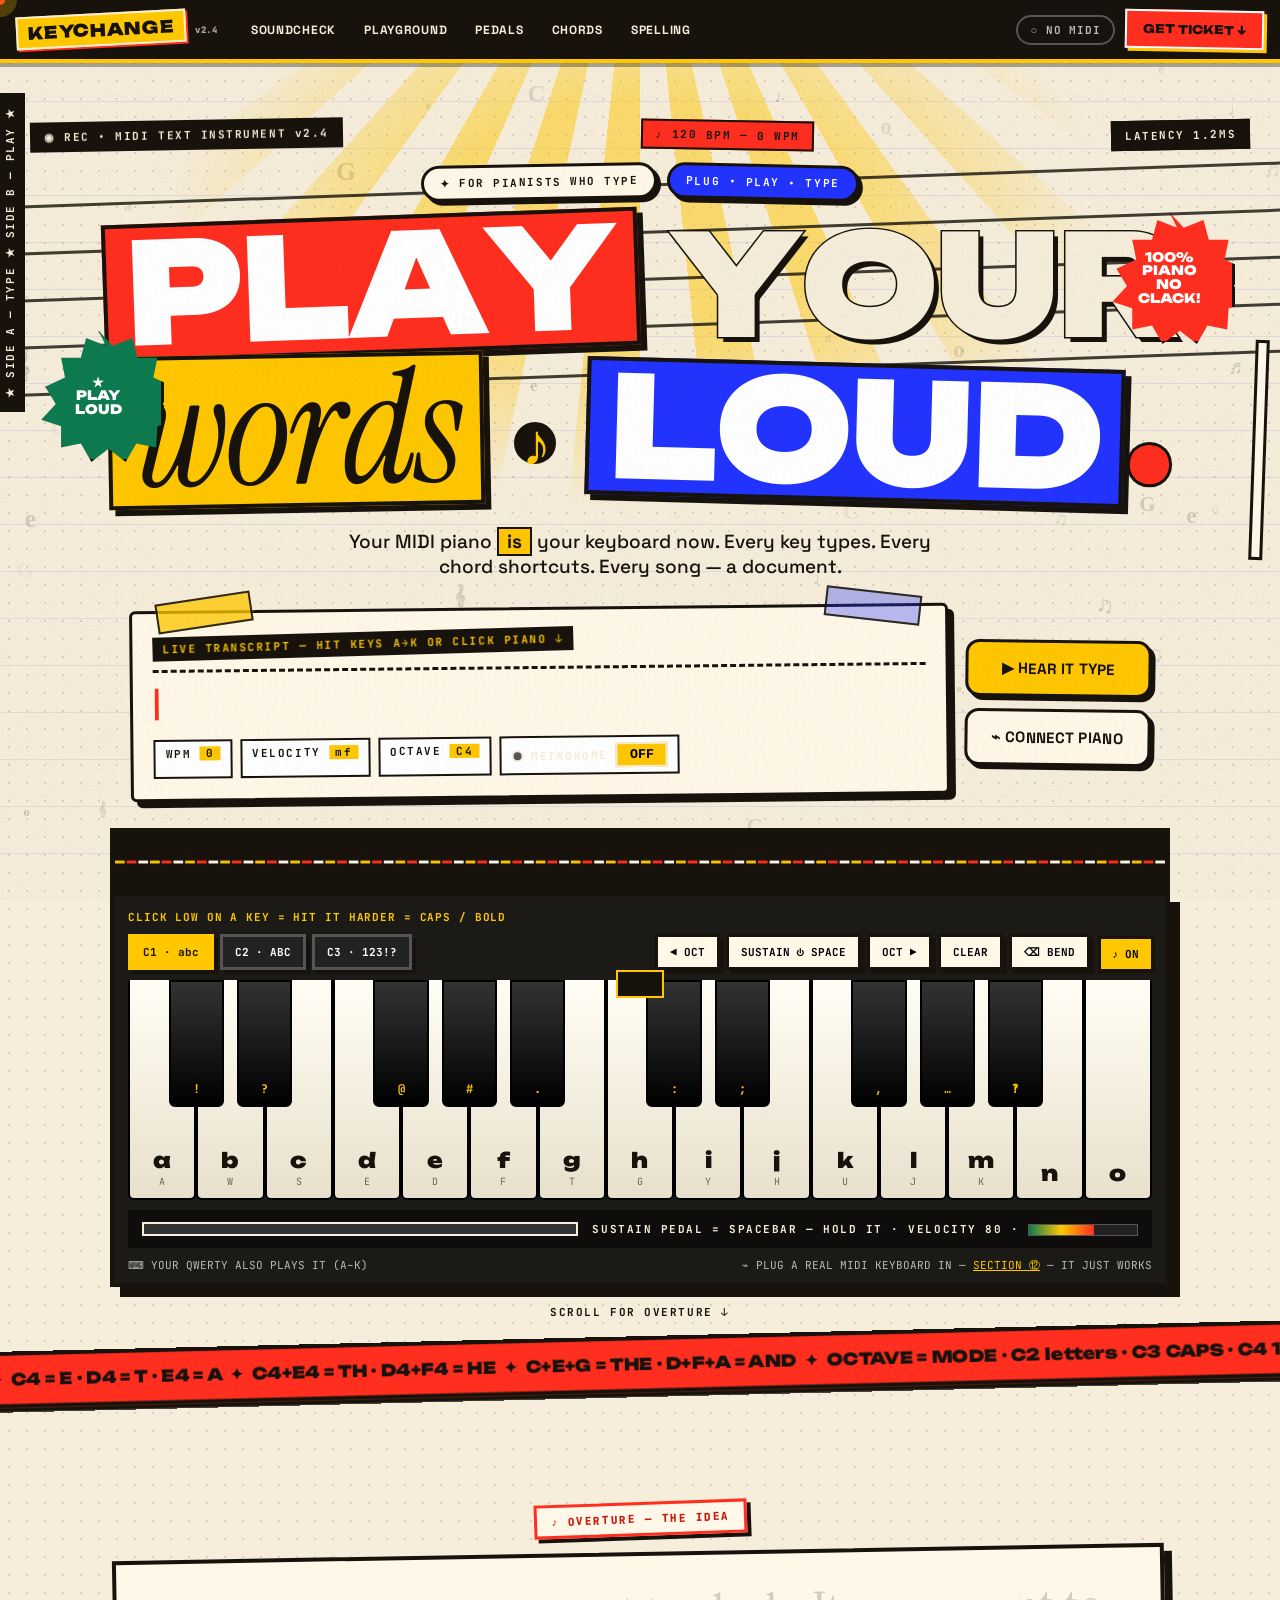
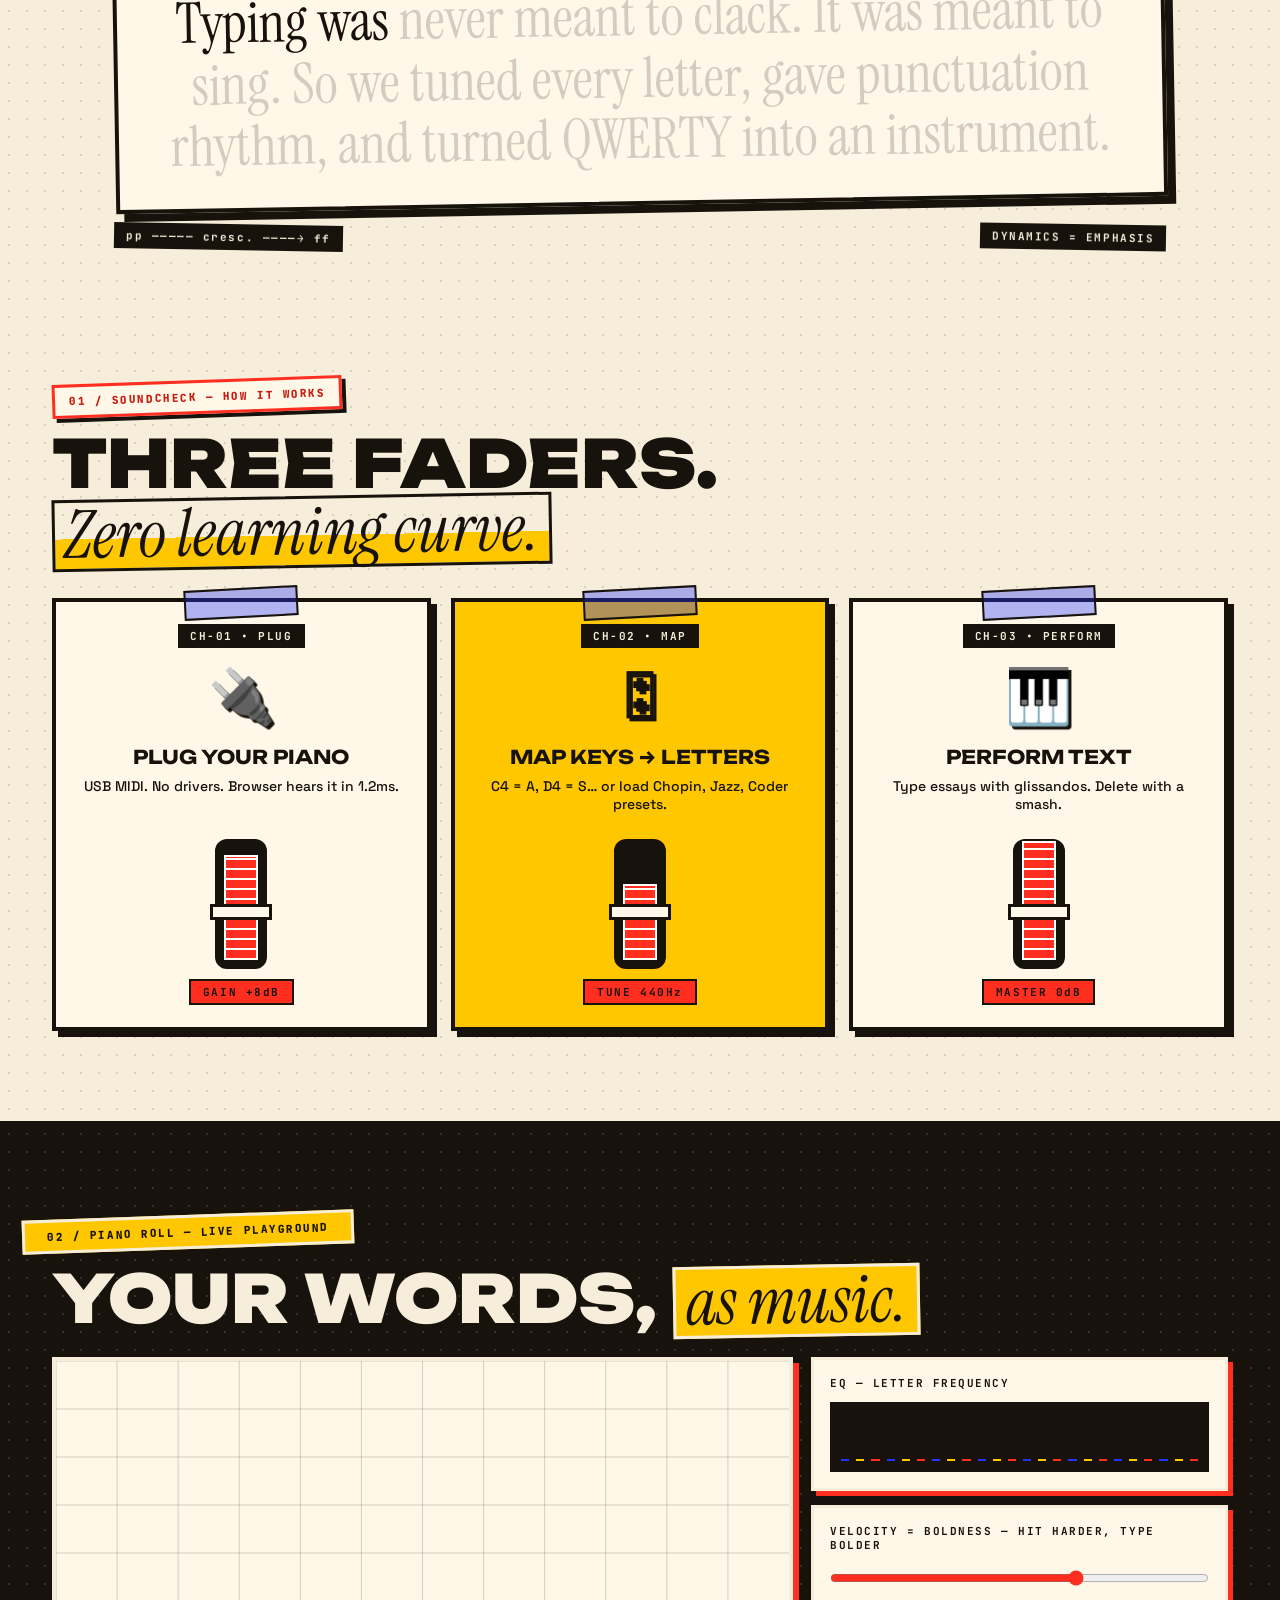
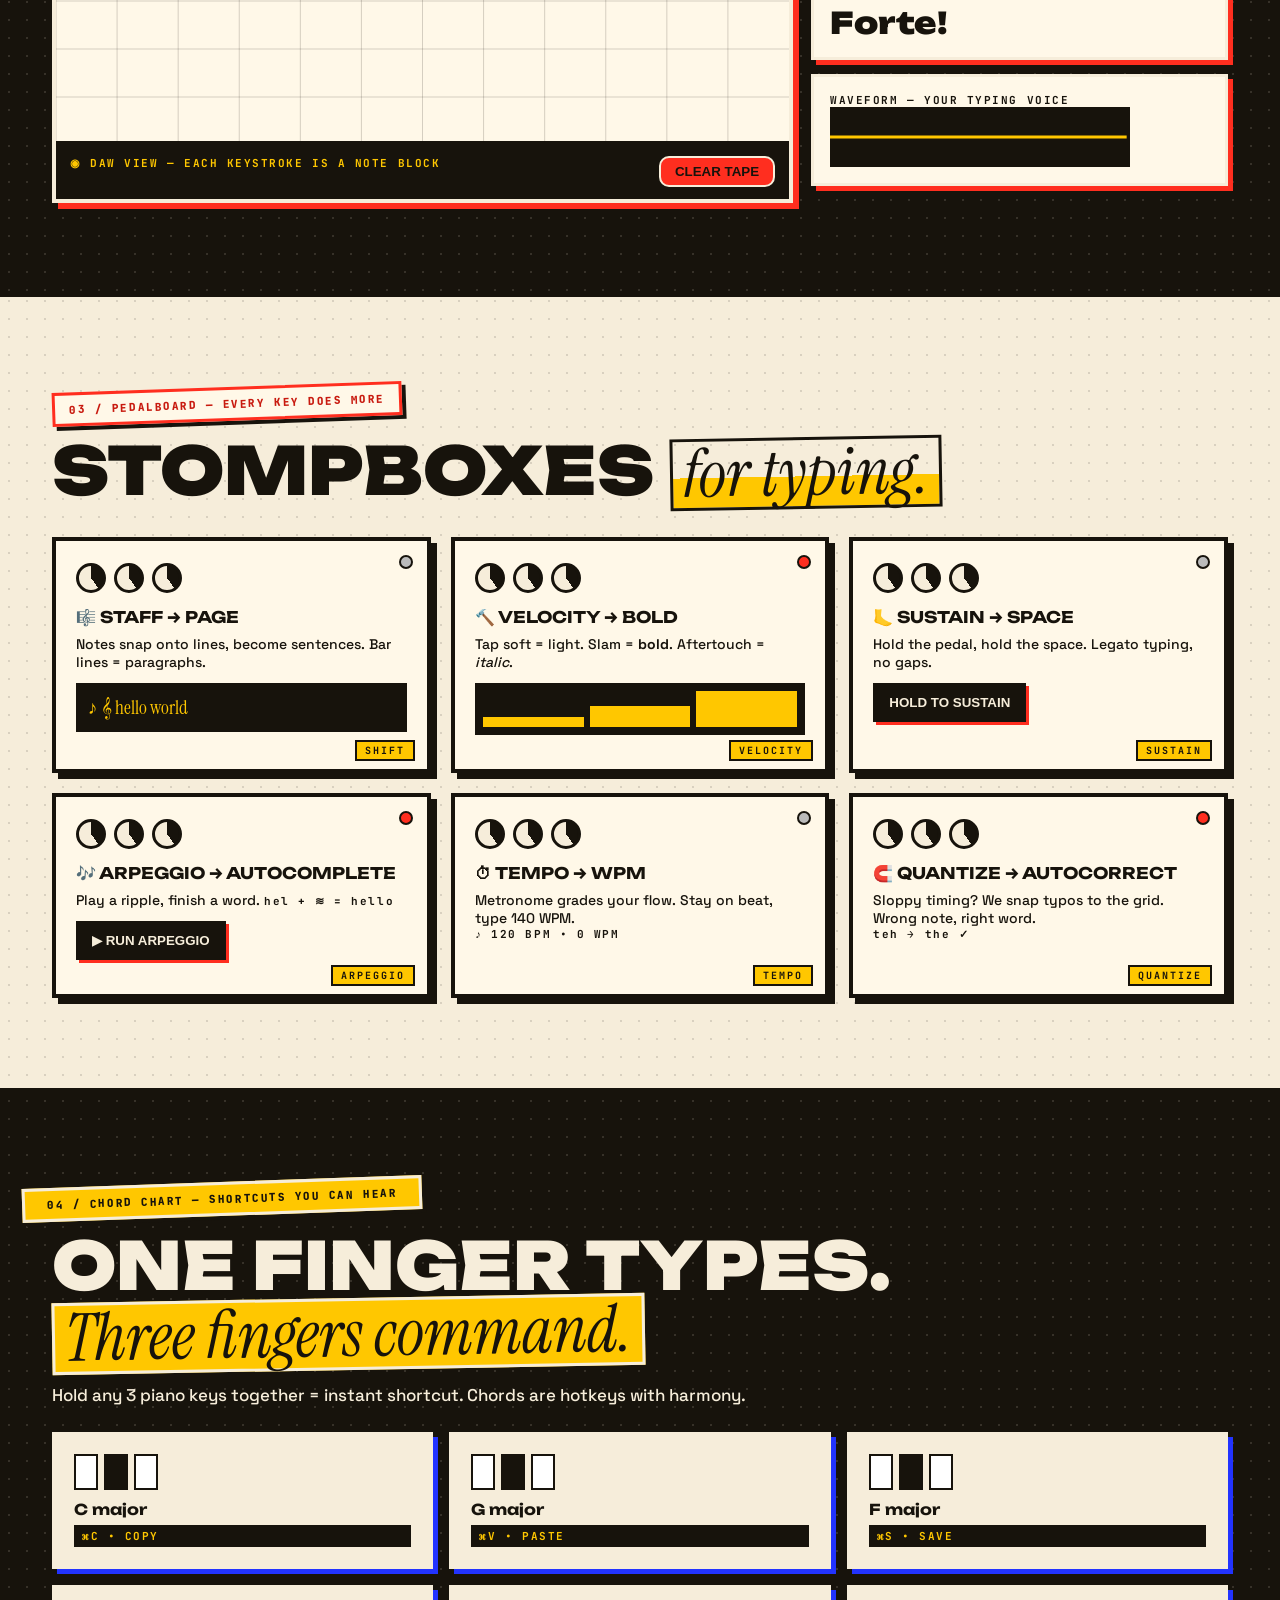
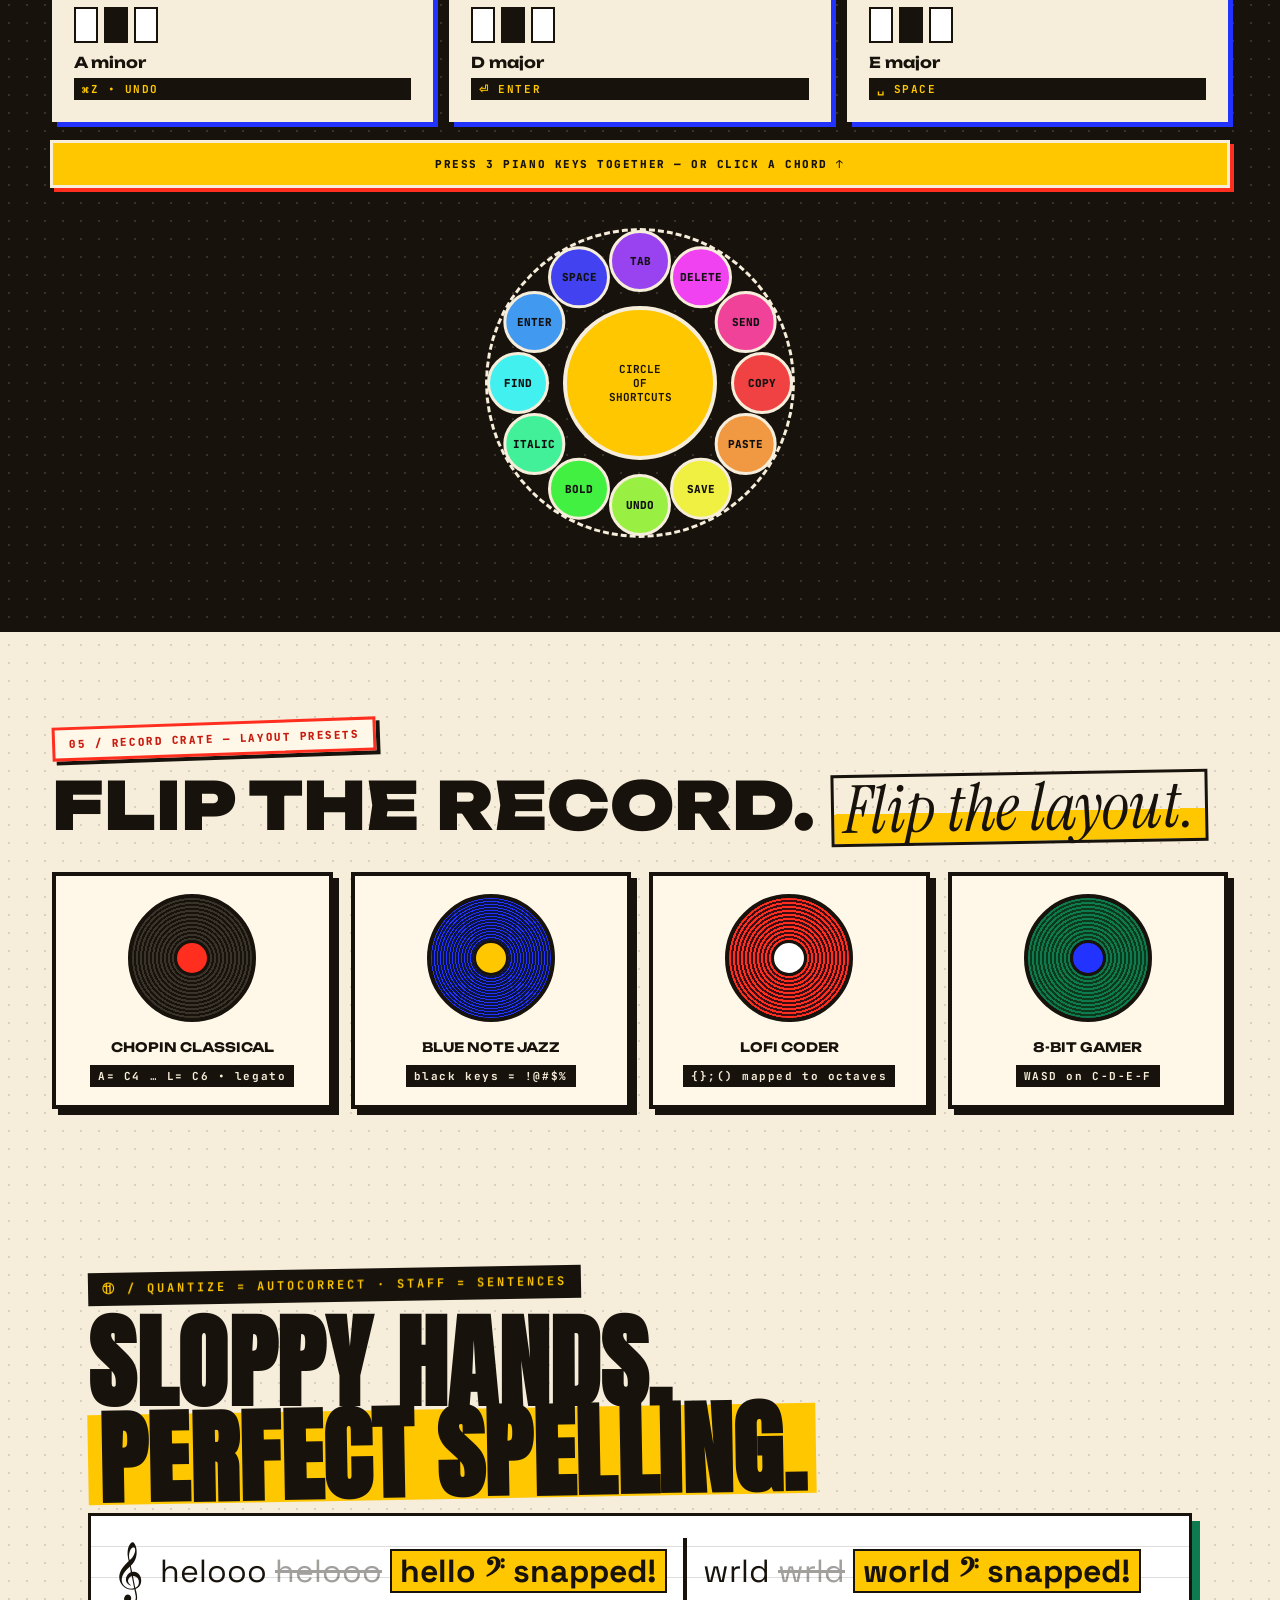
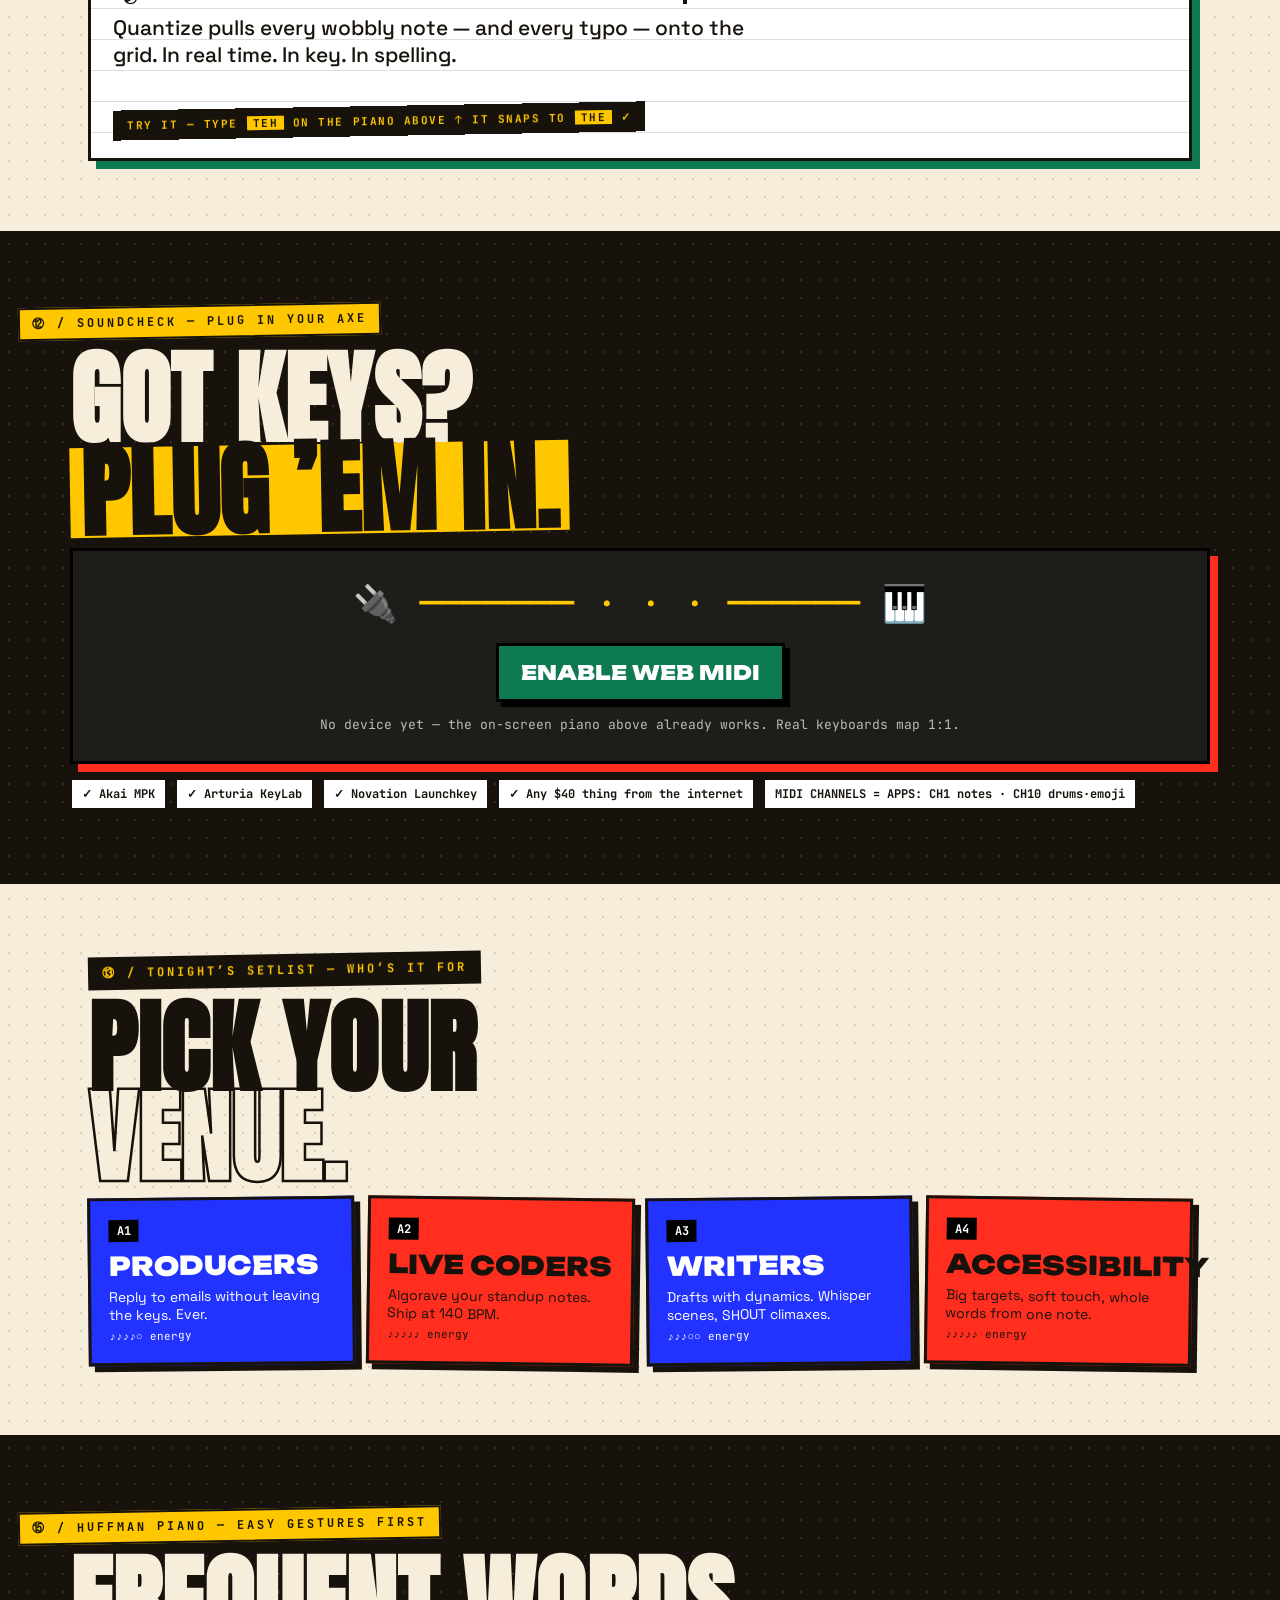
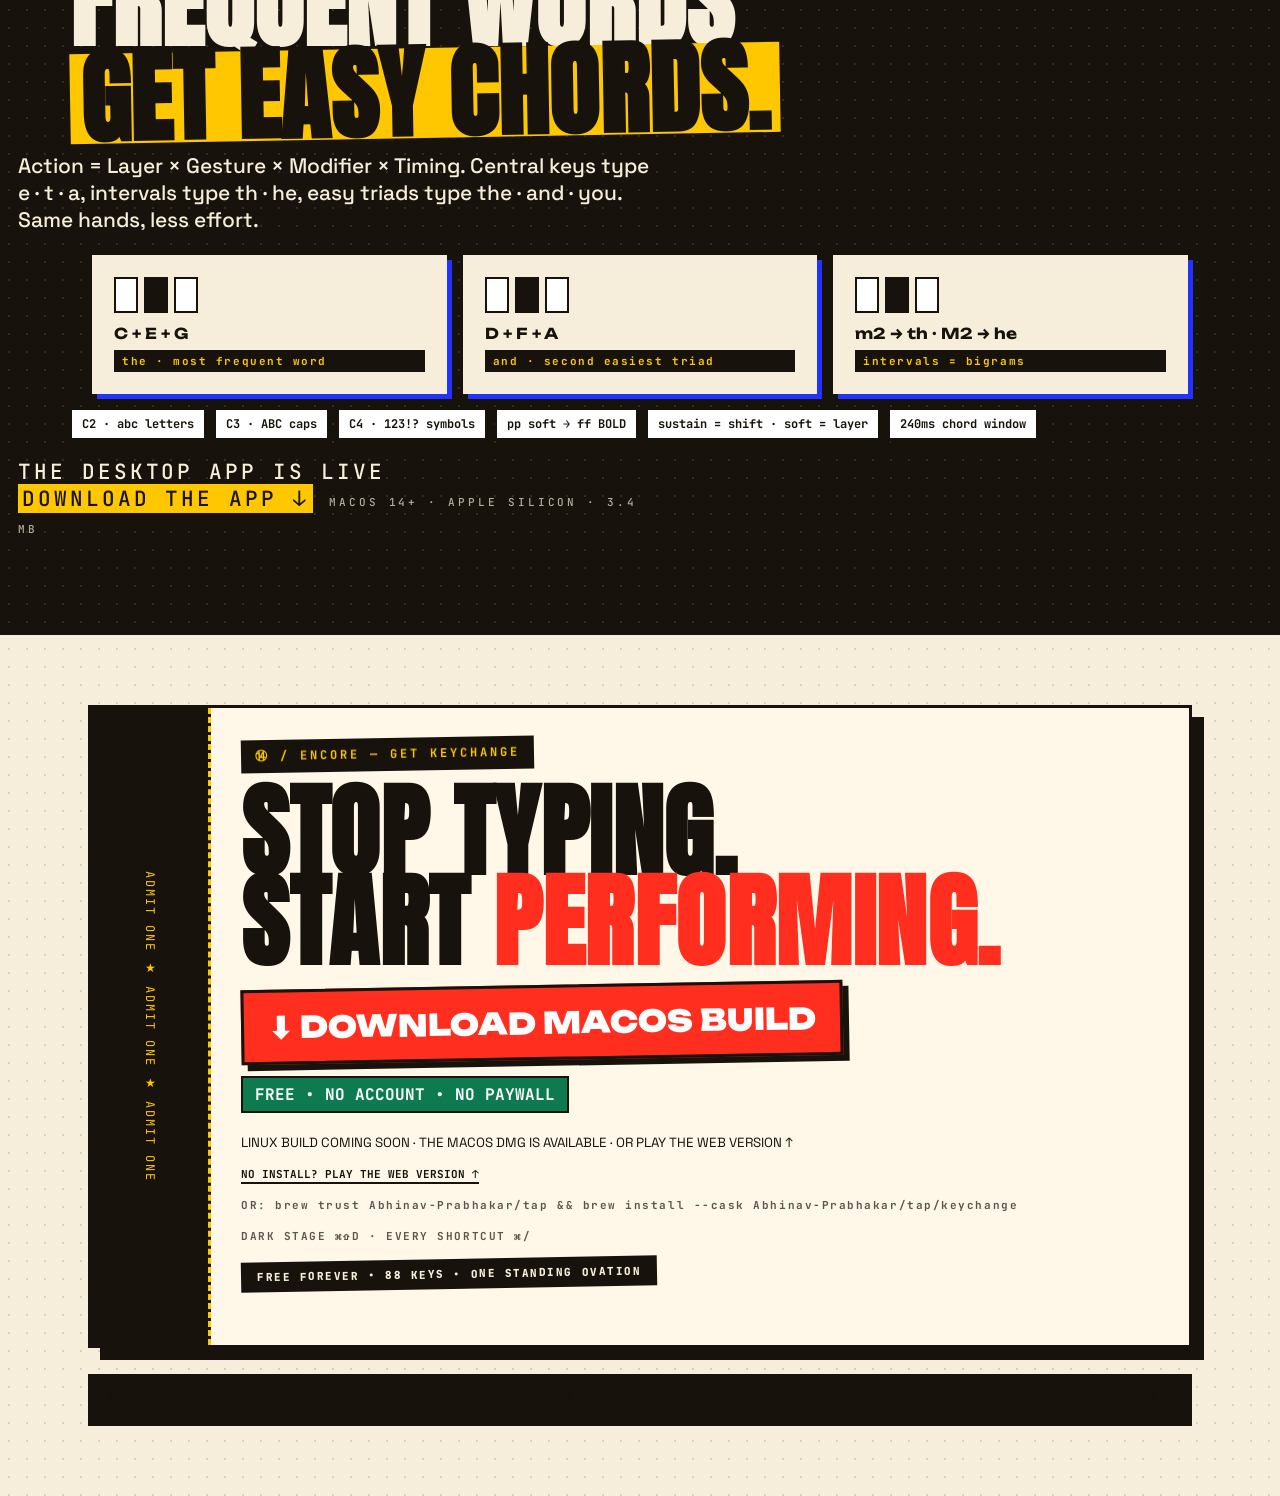
==== commit 525012a6: "Give it a dark stage and a shortcut sheet Every colour in the palette is now a lerp between the warm" ====
--- a/index.html
+++ b/index.html
@@ -275,6 +275,7 @@
       <small id="dlNote">MACOS 14+ · APPLE SILICON · 3.4 MB · NO ACCOUNT · MIDI IN · QWERTY FALLBACK · FREE FOREVER</small>
       <div class="alt-row"><a class="alt-link" id="webLink" href="#top">NO INSTALL? PLAY THE WEB VERSION ↑</a></div>
       <div class="alt-row"><span class="mono fine">OR: brew trust Abhinav-Prabhakar/tap &amp;&amp; brew install --cask Abhinav-Prabhakar/tap/keychange</span></div>
+      <div class="alt-row"><span class="mono fine">DARK STAGE ⌘⇧D · EVERY SHORTCUT ⌘/</span></div>
       <div class="mono fin-note" style="margin-top:14px">FREE FOREVER • 88 KEYS • ONE STANDING OVATION</div>
       <div class="confetti" id="confetti"></div>
     </div>
